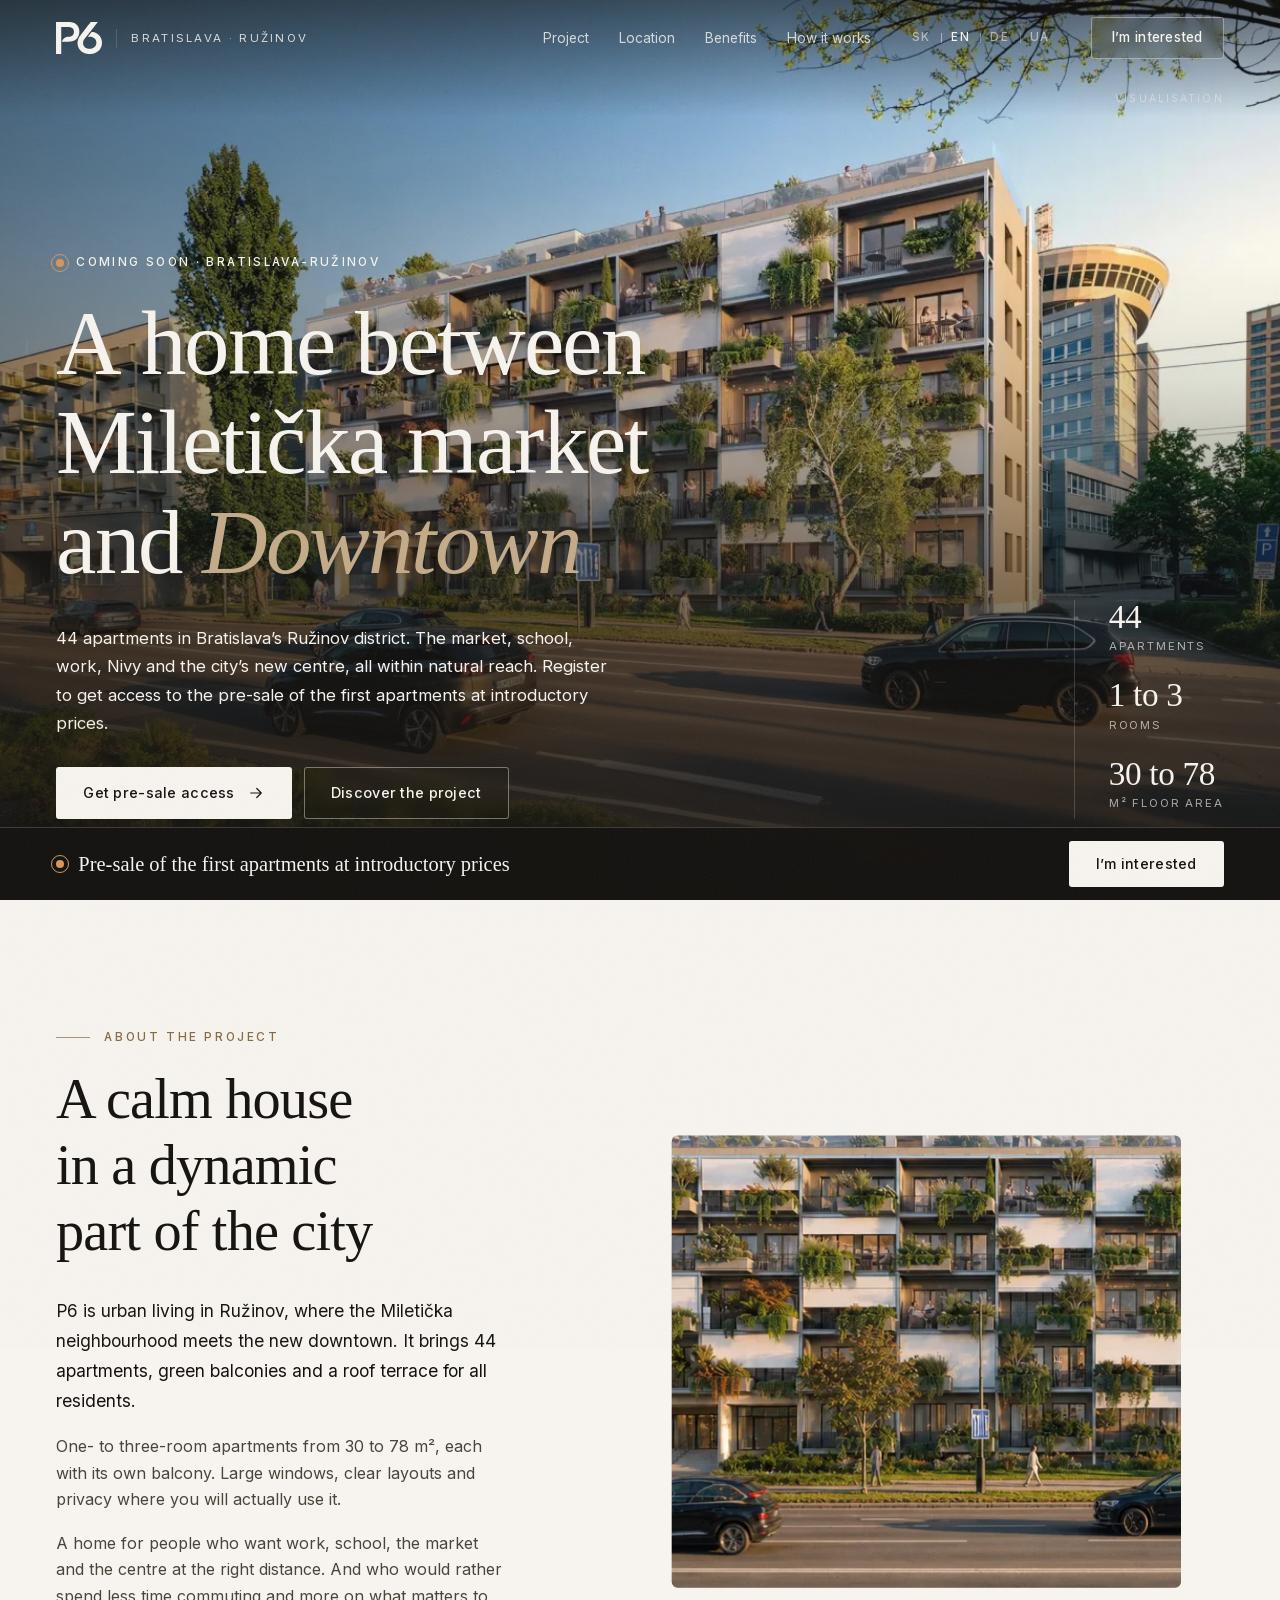
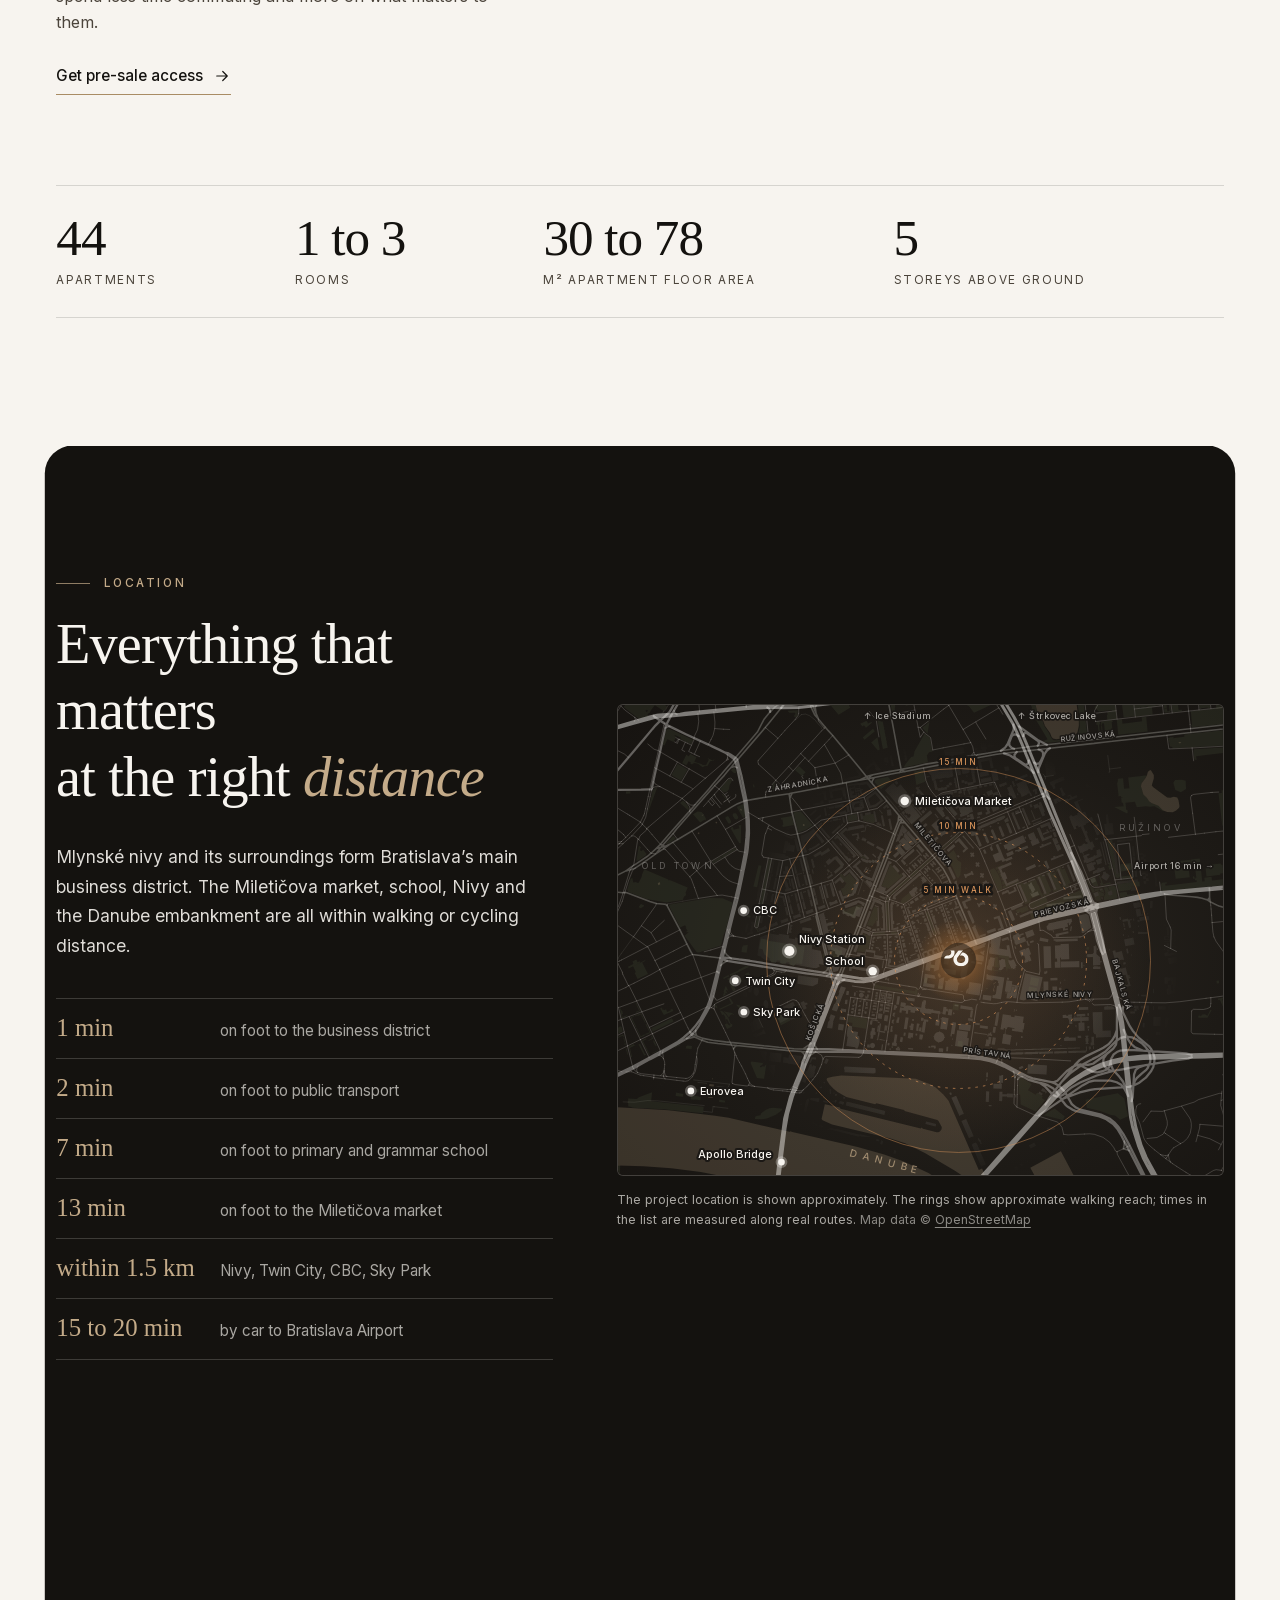
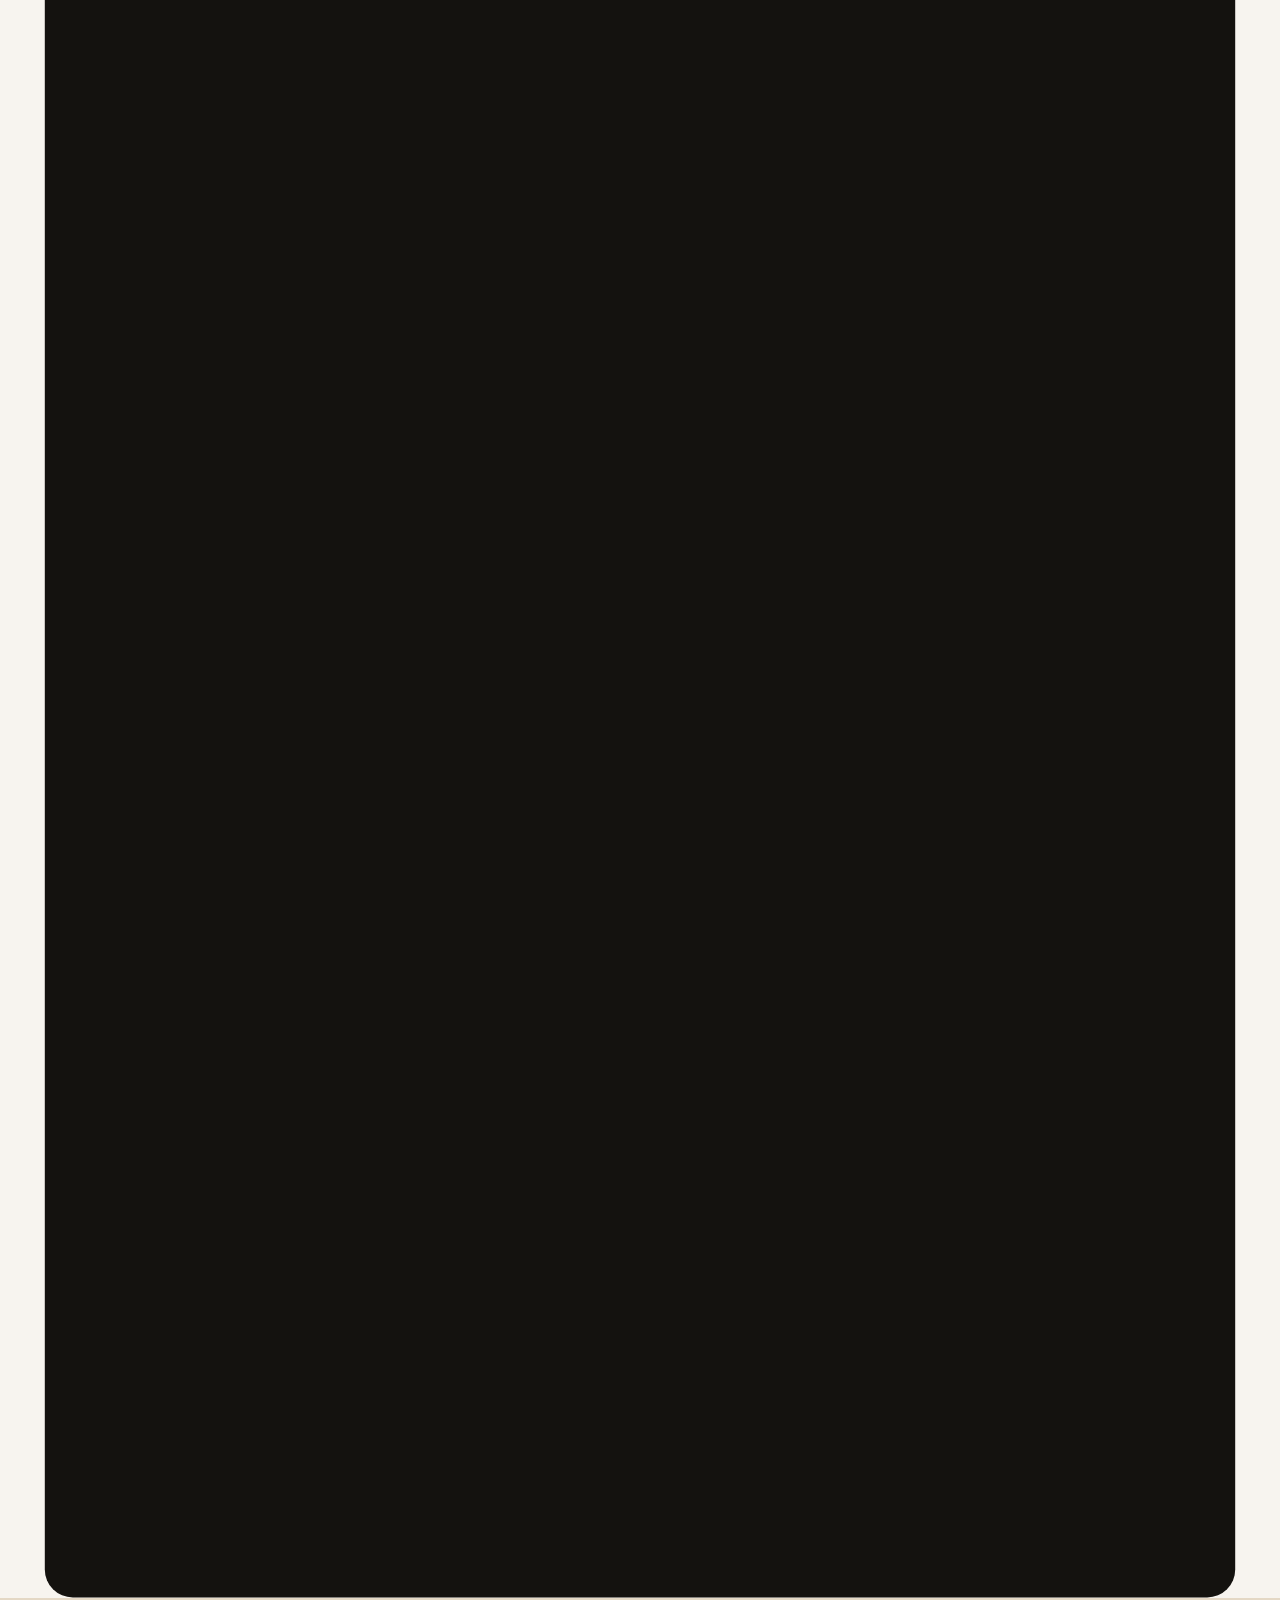
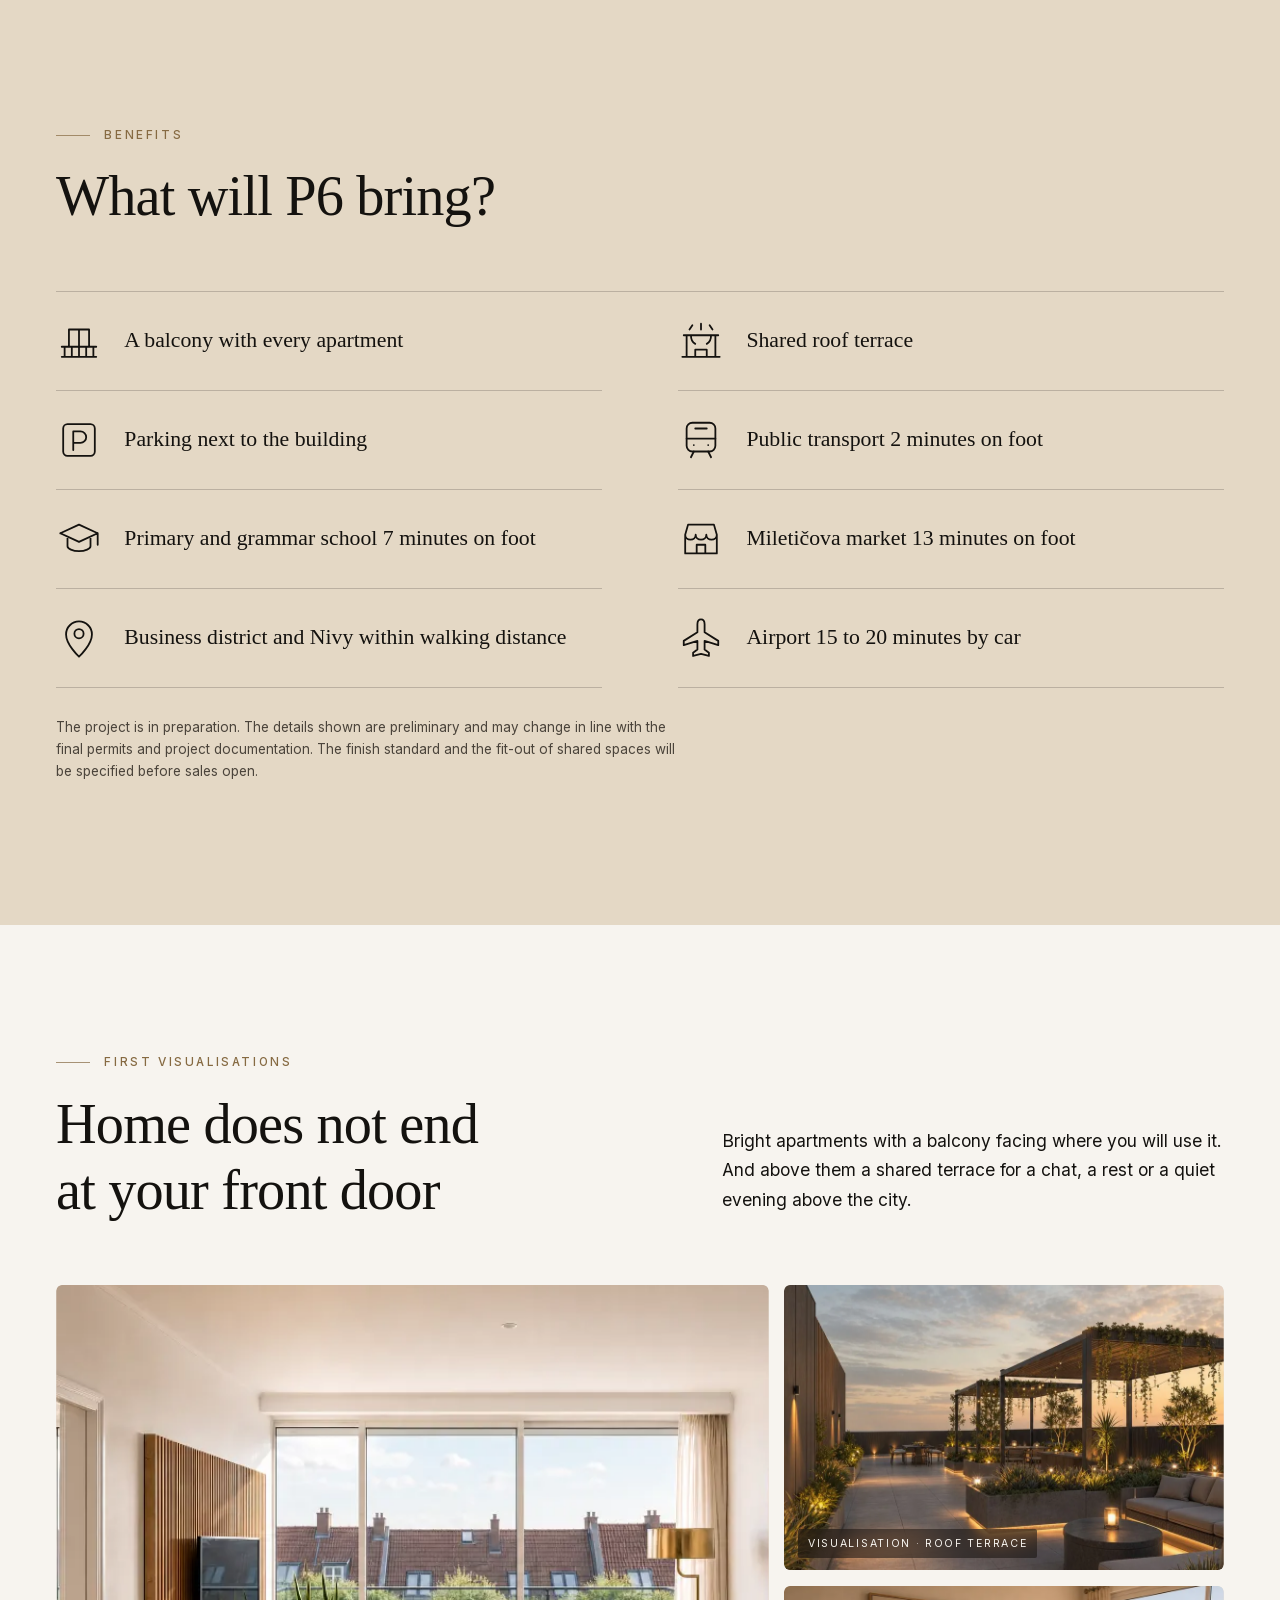
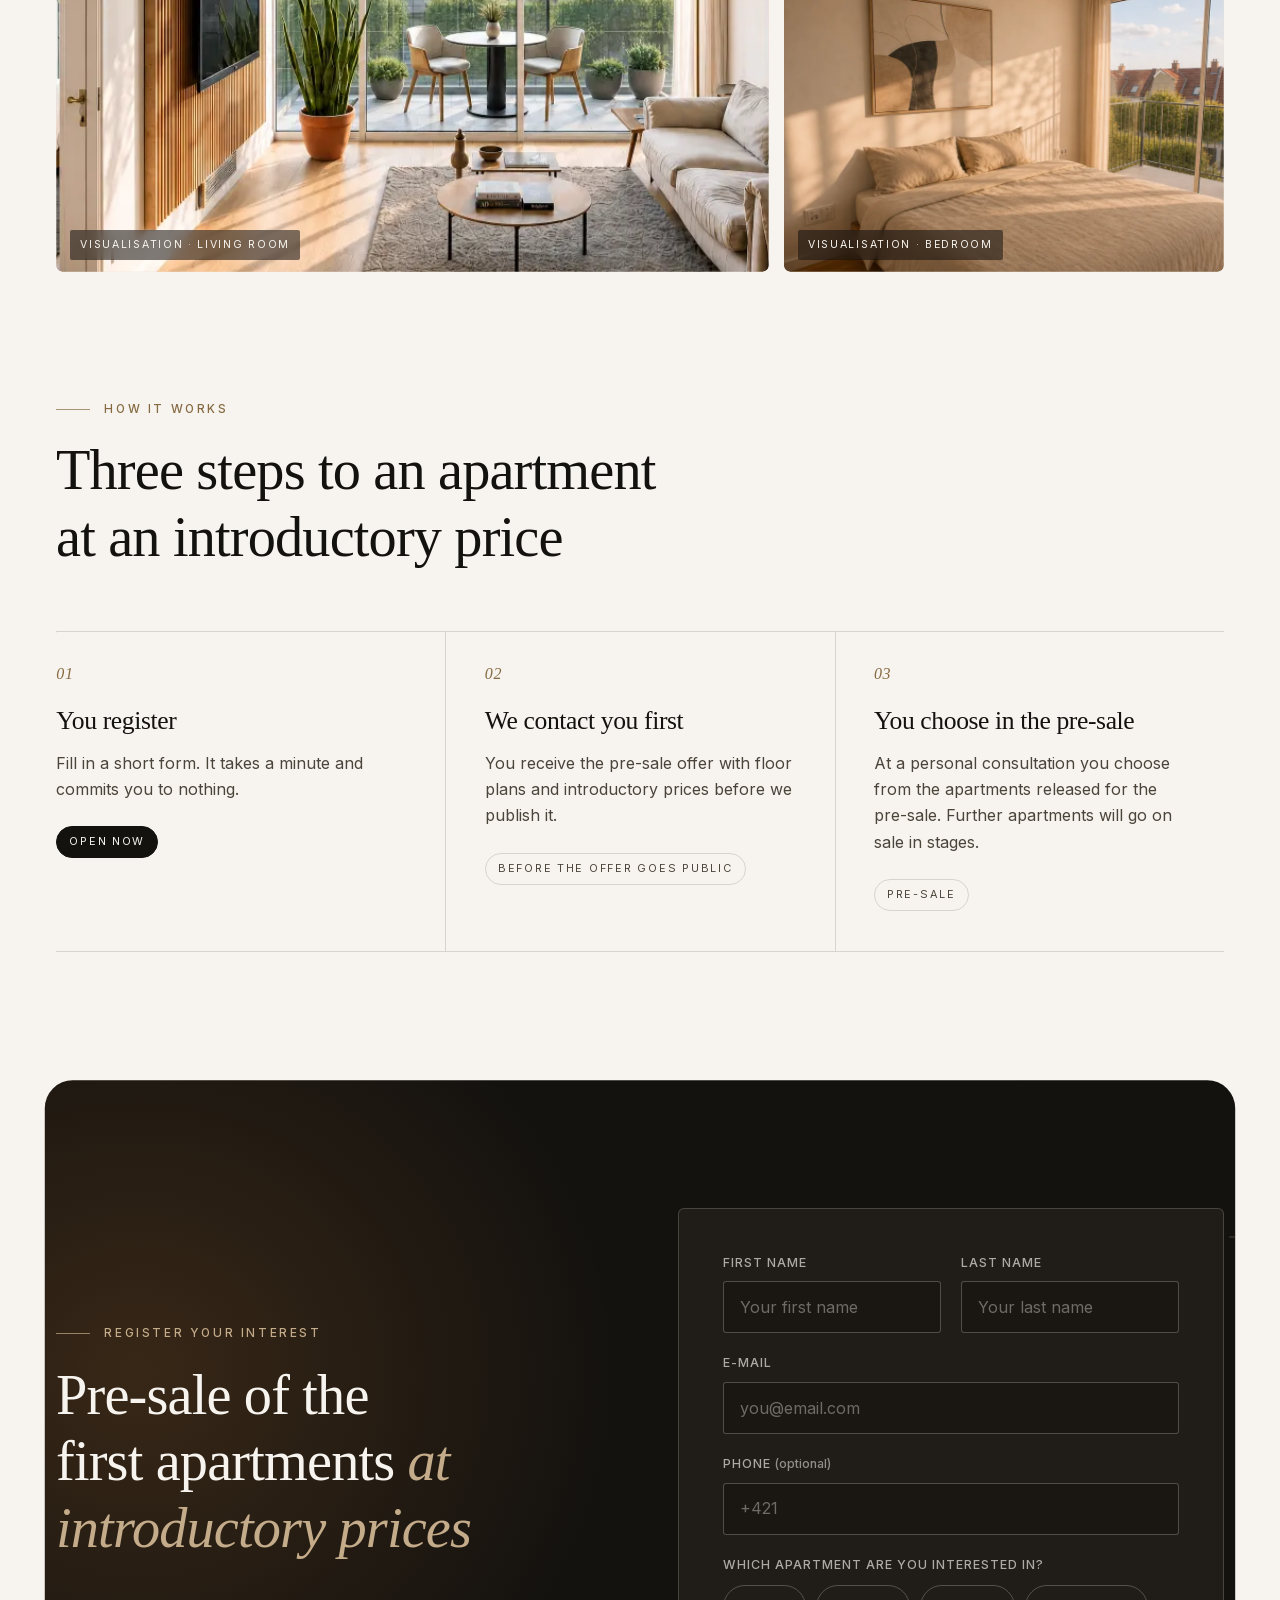
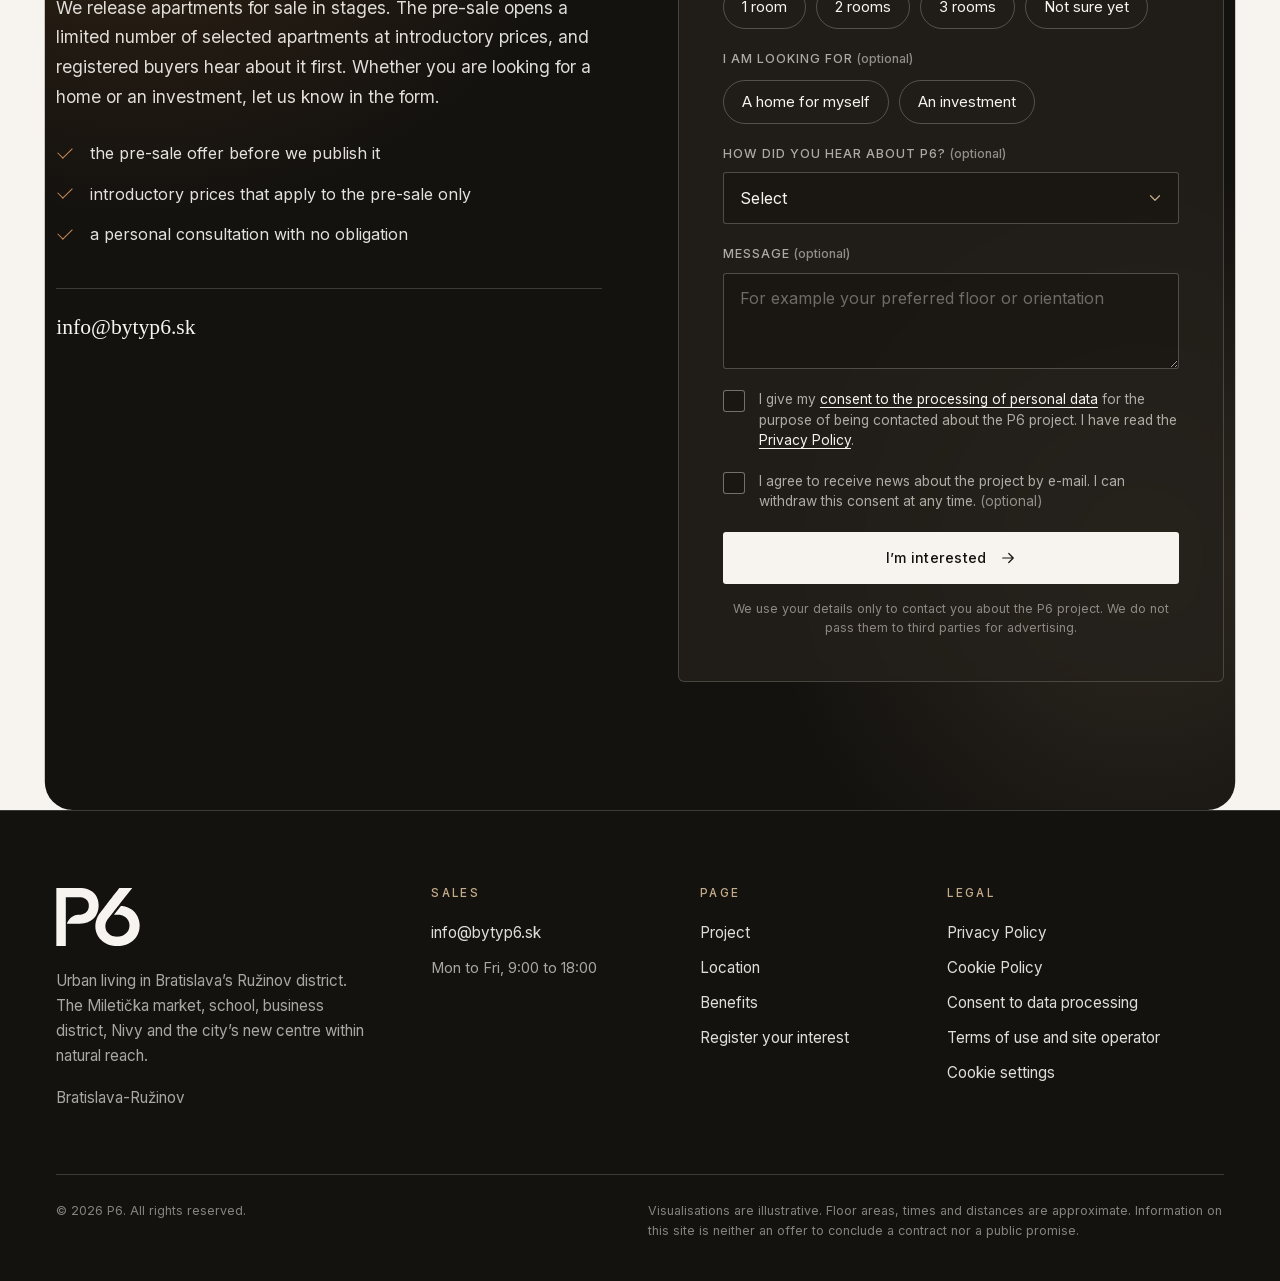
==== index.html @ 8220df30 "Temporary preview of the P6 teaser motion layer (not the live site; tracking off, form sends nothing" ====
<!DOCTYPE html>
<html lang="sk">
<head>
<meta charset="UTF-8">
<script src="assets/js/preview-guard.js"></script><meta name="robots" content="noindex, nofollow">
<meta name="viewport" content="width=device-width, initial-scale=1, viewport-fit=cover">
<!-- Bezpečnostná politika: skripty len z vlastnej domény a z vymenovaných služieb (meranie po súhlase, formulár, prípadná captcha). Žiadne inline skripty. -->
<meta http-equiv="Content-Security-Policy" content="default-src 'self'; script-src 'self' https://www.googletagmanager.com https://www.googleadservices.com https://googleads.g.doubleclick.net https://connect.facebook.net https://js.hcaptcha.com https://*.hcaptcha.com; style-src 'self' 'unsafe-inline' https://*.hcaptcha.com; img-src 'self' data: https://*.google-analytics.com https://*.googletagmanager.com https://*.g.doubleclick.net https://www.google.com https://www.google.sk https://www.facebook.com; font-src 'self'; connect-src 'self' https://api.web3forms.com https://n8n.allsoftcorp.com https://n8n.wetender.ai https://*.google-analytics.com https://*.analytics.google.com https://*.googletagmanager.com https://*.g.doubleclick.net https://www.google.com https://www.facebook.com https://*.hcaptcha.com; frame-src https://*.hcaptcha.com https://td.doubleclick.net https://www.googletagmanager.com; object-src 'none'; base-uri 'self'; form-action 'self'">
<meta name="referrer" content="strict-origin-when-cross-origin">
<title>P6 | Pripravujeme. Domov medzi Miletičkou a Downtownom</title>
<meta name="description" content="Pripravujeme 44 bytov v bratislavskom Ružinove, medzi Miletičkou a novým downtownom. Zaregistrujte sa a získajte prístup k predpredaju prvých bytov za úvodné ceny.">
<!-- rel=canonical vkladá assets/js/lang-detect.js: / pre slovenčinu, /?lang=xx pre ostatné jazyky -->
<link rel="alternate" hreflang="sk" href="https://bytyp6.sk/">
<link rel="alternate" hreflang="en" href="https://bytyp6.sk/?lang=en">
<link rel="alternate" hreflang="de" href="https://bytyp6.sk/?lang=de">
<link rel="alternate" hreflang="uk" href="https://bytyp6.sk/?lang=uk">
<link rel="alternate" hreflang="x-default" href="https://bytyp6.sk/">
<meta property="og:type" content="website">
<meta property="og:site_name" content="P6">
<meta property="og:locale" content="sk_SK">
<meta property="og:locale:alternate" content="en_GB">
<meta property="og:locale:alternate" content="de_DE">
<meta property="og:locale:alternate" content="uk_UA">
<meta property="og:title" content="P6 | Pripravujeme. Domov medzi Miletičkou a Downtownom">
<meta property="og:description" content="44 bytov v bratislavskom Ružinove. Zaregistrujte sa a získajte prístup k predpredaju prvých bytov za úvodné ceny.">
<meta property="og:url" content="https://bytyp6.sk/">
<meta property="og:image" content="https://bytyp6.sk/assets/img/og.jpg">
<meta name="twitter:card" content="summary_large_image">
<meta name="theme-color" content="#14120F">
<link rel="icon" href="favicon.svg" type="image/svg+xml">
<meta name="robots" content="max-image-preview:large">
<script src="assets/js/config.js?v=19"></script>
<script src="assets/js/lang-detect.js?v=14"></script>
<script src="assets/js/motion-boot.js?v=1"></script>
<link rel="preload" href="assets/fonts/newsreader-normal-latin.woff2" as="font" type="font/woff2" crossorigin>
<link rel="preload" href="assets/fonts/inter-latin.woff2" as="font" type="font/woff2" crossorigin>
<link rel="preload" as="image" href="assets/img/hero-1600.webp" imagesrcset="assets/img/hero-960.webp 960w, assets/img/hero-1600.webp 1600w, assets/img/hero-2200.webp 2200w" imagesizes="100vw" media="(min-aspect-ratio: 4/5)" fetchpriority="high">
<link rel="preload" as="image" href="assets/img/hero-tall-1000.webp" media="(max-aspect-ratio: 4/5)" fetchpriority="high">
<link rel="stylesheet" href="assets/css/teaser.css?v=15">
<link rel="stylesheet" href="assets/css/motion.css?v=1">
<script type="application/ld+json">
{"@context":"https://schema.org","@type":"ApartmentComplex","name":"P6",
"address":{"@type":"PostalAddress","addressLocality":"Bratislava","addressRegion":"Ružinov","addressCountry":"SK"},
"numberOfAccommodationUnits":44,
"url":"https://bytyp6.sk/"}
</script>
</head>
<body>
<svg width="0" height="0" style="position:absolute" aria-hidden="true" focusable="false">
  <symbol id="p6" viewBox="100 100 678 472"><path d="M718 100H613L609 104L599 118L559 168L553 177L531 204L519 221L515 225L506 238L502 242L499 247L495 251L489 260L485 264L476 277L472 281L460 298L450 310L441 324L431 344V346L429 349L428 354L425 360V363L421 375V379L419 385V392L418 393V406L417 407L419 437L420 438V442L421 443V447L422 448L423 455L427 467L438 490L454 513L476 534L487 542L504 551L506 553H508L525 561L531 563H534L538 565H541L550 568H554L555 569L568 570L569 571H579L580 572H613L614 571H624L625 570L637 569L638 568H642L643 567L658 564L667 561L670 559H672L675 557H677L684 553L690 551L692 549L699 546L718 533L724 527H725L743 508L753 494L764 474V472L767 467L772 452V449L774 444V440L775 439V435L776 434L777 416L778 415V399L777 398V386L776 385V379L775 378L774 369L763 336L755 321L747 309L738 298L719 280L702 268L682 258H680L677 256L665 252H662L653 249L643 248L642 247H635L634 246H625L569 318H572L573 317H610L611 318H617L618 319H622L623 320L630 321L639 324L653 331L663 338L670 345H671L677 352L684 362L689 372L692 381V384L694 389V396L695 397V414L694 415V421L693 422V426L692 427V430L690 436L687 441L686 445L676 460L663 473L652 481L638 488L626 492L618 493L617 494H611L610 495H599L598 496L579 495L578 494L567 493L566 492H563L551 488L539 482L529 475L517 463L510 453L505 443L502 434V431L500 426V420L499 419V401L500 400V394L501 393L502 385L506 376V374L516 356L563 297L573 283L581 274L584 269L592 260L595 255L603 246L624 218L666 166L687 138L718 100Z"/><path d="M360 112L345 107L338 106L337 105H333L327 103H322L321 102H315L314 101H303L302 100H100V571H177V176L178 175H296L297 176H304L305 177L314 178L323 181L335 187L343 193L350 200L355 207L360 217L362 223V226L363 227V231L364 232V256L363 257V261L362 262L361 269L359 272L357 279L352 287L339 301L332 306L314 314H311L306 316H302L301 317H292L291 318H270L269 319H264L263 320H259L255 322H252L236 329L220 340L206 354L196 368L188 383L186 390H298L299 389H311L312 388L325 387L326 386H330L331 385L342 383L357 378L362 375H364L388 361L398 353L409 342L423 323L427 314L429 312V310L434 300L438 288V285L441 276L442 265L443 264V254L444 253V232L443 231L442 214L441 213V209L440 208V204L437 196V193L427 170L425 168L421 160L411 147L401 137L391 129L377 120L360 112Z"/></symbol>
  <symbol id="arrow" viewBox="0 0 24 24"><path d="M5 12h14M13 6l6 6-6 6" fill="none" stroke="currentColor" stroke-width="1.6" stroke-linecap="round" stroke-linejoin="round"/></symbol>
</svg>

<div class="intro" aria-hidden="true">
  <svg class="intro__mark" viewBox="100 100 678 472"></svg>
  <div class="intro__meta"><span>Bratislava · Ružinov</span><span class="intro__count">000</span></div>
  <span class="intro__bar"></span>
</div>

<a class="skip-link" href="#main" data-i18n="skip">Preskočiť na obsah</a>

<header class="nav" data-nav>
  <div class="nav__inner">
    <a class="brand" href="#top" aria-label="P6">
      <svg class="brand__logo" aria-hidden="true"><use href="#p6"/></svg>
      <span class="brand__sub">Bratislava · Ružinov</span>
    </a>
    <nav class="nav__links" aria-label="Hlavná navigácia" data-i18n-attr="aria-label:nav.aria">
      <a href="#projekt" data-i18n="nav.project">Projekt</a>
      <a href="#lokalita" data-i18n="nav.location">Lokalita</a>
      <a href="#vyhody" data-i18n="nav.perks">Výhody</a>
      <a href="#postup" data-i18n="nav.steps">Ako to funguje</a>
    </nav>
    <div class="langs" data-langs role="group" aria-label="Jazyk / Language / Sprache / Мова">
      <button type="button" data-lang="sk" aria-pressed="true">SK</button>
      <button type="button" data-lang="en" aria-pressed="false">EN</button>
      <button type="button" data-lang="de" aria-pressed="false">DE</button>
      <button type="button" data-lang="uk" aria-pressed="false" lang="uk" aria-label="Українська">UA</button>
    </div>
    <a class="btn btn--ghost-inv nav__cta" href="#registracia" data-i18n="cta.interest">Mám záujem</a>
  </div>
</header>

<main id="main">

<!-- §1 Hero ============================================================= -->
<section class="hero" id="top" data-hero aria-label="P6">
  <div class="hero__media">
    <picture>
      <source media="(max-aspect-ratio: 4/5)" srcset="assets/img/hero-tall-1000.webp">
      <img class="hero__poster" src="assets/img/hero-1600.webp"
           srcset="assets/img/hero-960.webp 960w, assets/img/hero-1600.webp 1600w, assets/img/hero-2200.webp 2200w" sizes="100vw"
           width="2200" height="1238" fetchpriority="high"
           alt="Vizualizácia bytového domu P6: päťpodlažný dom so zelenými balkónmi a strešnou terasou"
           data-i18n-attr="alt:hero.alt">
    </picture>
    <div class="hero__scrim" aria-hidden="true"></div>
  </div>

  <div class="hero__body shell">
    <div class="hero__copy">
      <p class="status"><span class="status__dot" aria-hidden="true"></span><span data-i18n="hero.status">Pripravujeme · Bratislava-Ružinov</span></p>
      <h1 class="hero__title" data-i18n="hero.title">
        <span class="line"><span>Domov medzi</span></span>
        <span class="line"><span>Miletičkou a&nbsp;<em>Downtownom</em></span></span>
      </h1>
      <p class="hero__sub" data-i18n="hero.sub">44 bytov v&nbsp;bratislavskom Ružinove. Trh, škola, práca, Nivy aj nové centrum Bratislavy v&nbsp;prirodzenom dosahu. Zaregistrujte sa a&nbsp;získajte prístup k&nbsp;predpredaju prvých bytov za úvodné ceny.</p>
      <div class="hero__actions">
        <a class="btn btn--light" href="#registracia"><span data-i18n="hero.cta">Chcem prístup k&nbsp;predpredaju</span> <svg aria-hidden="true"><use href="#arrow"/></svg></a>
        <a class="btn btn--ghost-inv" href="#projekt" data-i18n="hero.cta2">Spoznať projekt</a>
      </div>
    </div>
    <ul class="hero__facts" aria-label="Projekt v skratke" data-i18n-attr="aria-label:hero.facts.aria">
      <li><b>44</b><span data-i18n="fact.flats">bytov</span></li>
      <li><b data-i18n="fact.rooms.n">1 až 3</b><span data-i18n="fact.rooms">izby</span></li>
      <li><b data-i18n="fact.area.n">30 až 78</b><span data-i18n="fact.area">m² výmery</span></li>
    </ul>
  </div>
  <span class="viz-label" data-i18n="viz">Vizualizácia</span>
  <a class="hero__cue" href="#projekt" aria-label="Pokračovať na projekt" data-i18n-attr="aria-label:hero.cue"><span></span></a>
</section>

<!-- §2 O projekte ======================================================= -->
<section class="section" id="projekt">
  <div class="shell">
    <div class="split">
      <div class="split__text reveal">
        <p class="eyebrow" data-i18n="about.eyebrow">O projekte</p>
        <h2 data-i18n="about.title">Pokojný dom<br>v&nbsp;dynamickej<br>časti mesta</h2>
        <p class="lede" data-i18n="about.lede">P6 je mestské bývanie v&nbsp;Ružinove, na rozhraní Miletičky a&nbsp;nového downtownu. Prináša 44 bytov, zelené balkóny a&nbsp;strešnú terasu pre všetkých obyvateľov.</p>
        <p data-i18n="about.p1">Jedno- až trojizbové byty s&nbsp;výmerami od 30 do 78&nbsp;m², každý s&nbsp;vlastným balkónom. Veľké okná, zrozumiteľné dispozície a&nbsp;súkromie tam, kde ho naozaj využijete.</p>
        <p data-i18n="about.p2">Bývanie pre ľudí, ktorí chcú mať prácu, školu, trh aj centrum v&nbsp;správnej vzdialenosti. A&nbsp;tráviť menej času na cestách a&nbsp;viac tým, na čom im záleží.</p>
        <a class="link-arrow" href="#registracia"><span data-i18n="about.link">Získať prístup k&nbsp;predpredaju</span> <svg aria-hidden="true"><use href="#arrow"/></svg></a>
      </div>
      <figure class="split__media frame reveal">
        <img src="assets/img/p6-fasada-1157.webp" width="1157" height="1024" loading="lazy" decoding="async"
             alt="Vizualizácia uličnej fasády P6: päť podlaží, balkóny so zeleňou, svetlé panely a strešná terasa"
             data-i18n-attr="alt:about.alt">
        <figcaption data-i18n="about.cap">Vizualizácia · uličná fasáda</figcaption>
      </figure>
    </div>

    <dl class="figs reveal">
      <div><dt data-i18n="fact.flats">bytov</dt><dd data-count="44">44</dd></div>
      <div><dt data-i18n="fact.rooms">izby</dt><dd data-i18n="fact.rooms.n">1 až 3</dd></div>
      <div><dt data-i18n="fig.area">m² výmery bytov</dt><dd data-i18n="fact.area.n">30 až 78</dd></div>
      <div><dt data-i18n="fig.floors">nadzemných podlaží</dt><dd data-count="5">5</dd></div>
    </dl>
  </div>
</section>

<!-- §3 Lokalita ========================================================= -->
<section class="section section--ink" id="lokalita">
  <div class="shell">
    <div class="loc">
      <div class="loc__text reveal">
        <p class="eyebrow" data-i18n="loc.eyebrow">Lokalita</p>
        <h2 data-i18n="loc.title">Všetko podstatné<br>v&nbsp;správnej <em>vzdialenosti</em></h2>
        <p class="lede" data-i18n="loc.lede">Mlynské nivy a&nbsp;ich okolie tvoria hlavnú biznis zónu Bratislavy. Trhovisko Miletičova, škola, Nivy aj nábrežie Dunaja sú na dosah pešo alebo na bicykli.</p>
        <ul class="dist">
          <li><b data-i18n="d1.n">1 min</b><span data-i18n="d1">pešo do biznis zóny</span></li>
          <li><b data-i18n="d2.n">2 min</b><span data-i18n="d2">pešo na zastávku MHD</span></li>
          <li><b data-i18n="d3.n">7 min</b><span data-i18n="d3">pešo do školy a&nbsp;gymnázia</span></li>
          <li><b data-i18n="d4.n">13 min</b><span data-i18n="d4">pešo na trhovisko Miletičova</span></li>
          <li><b data-i18n="d5.n">do 1,5 km</b><span data-i18n="d5">Nivy, Twin City, CBC, Sky Park</span></li>
          <li><b data-i18n="d6.n">15 až 20 min</b><span data-i18n="d6">autom na letisko Bratislava</span></li>
        </ul>
      </div>

      <figure class="map reveal" data-map>
        <!-- Podklad je reálna geometria z OpenStreetMap (assets/img/map-base.svg, mierka 4,33 m na 1 px).
             Všetko nižšie je v tej istej projekcii: body sú prepočítané z GPS súradníc, okruhy z metrov. -->
        <svg viewBox="0 0 720 560" data-vb-wide="0 0 720 560" data-vb-narrow="165 0 480 560" preserveAspectRatio="xMidYMid slice" role="img"
             aria-label="Mapa okolia P6 s okruhmi pešej dostupnosti 5, 10 a 15 minút: trhovisko Miletičova, škola Novohradská, stanica Nivy, Sky Park, Eurovea a Dunaj"
             data-i18n-attr="aria-label:map.aria">
          <defs>
            <radialGradient id="p6zone">
              <stop offset="0" stop-color="#E8A56C" stop-opacity=".78"/>
              <stop offset=".5" stop-color="#B87333" stop-opacity=".32"/>
              <stop offset="1" stop-color="#B87333" stop-opacity="0"/>
            </radialGradient>
            <radialGradient id="p6reach">
              <stop offset="0" stop-color="#D9945B" stop-opacity=".16"/>
              <stop offset="1" stop-color="#D9945B" stop-opacity="0"/>
            </radialGradient>
          </defs>
          <image href="assets/img/map-base.svg" width="720" height="560" preserveAspectRatio="none"/>

          <!-- radar: dosah, vlny a okruhy 5 / 10 / 15 minút pešo (330 / 660 / 990 m vzdušnou čiarou) -->
          <g class="radar" transform="translate(405.4 304.4)">
            <circle class="radar__reach" r="228.5" fill="url(#p6reach)"/>
            <circle class="radar__wave" r="228.5"/>
            <circle class="radar__wave radar__wave--2" r="228.5"/>
            <circle class="radar__ring" r="76.2"/>
            <circle class="radar__ring" r="152.3"/>
            <circle class="radar__ring radar__ring--outer" r="228.5"/>
          </g>
          <text class="map__ring-label" x="405.4" y="224" text-anchor="middle" data-i18n="map.r5">5 MIN PEŠO</text>
          <text class="map__ring-label" x="405.4" y="148" text-anchor="middle" data-i18n="map.r10">10 MIN</text>
          <text class="map__ring-label" x="405.4" y="72" text-anchor="middle" data-i18n="map.r15">15 MIN</text>

          <!-- názvy ulíc: poloha aj sklon sú odčítané z geometrie ulice -->
          <g class="map__street">
            <text transform="translate(530.8 250.1) rotate(-14.3)" dy="-6" text-anchor="middle">PRIEVOZSKÁ</text>
            <text transform="translate(526.5 354) rotate(-1.2)" dy="-6" text-anchor="middle">MLYNSKÉ NIVY</text>
            <text transform="translate(368.4 172.1) rotate(49.9)" dy="-6" text-anchor="middle">MILETIČOVA</text>
            <text transform="translate(242.5 380.3) rotate(-68.7)" dy="-6" text-anchor="middle">KOŠICKÁ</text>
            <text transform="translate(590.9 335.9) rotate(74.6)" dy="-6" text-anchor="middle">BAJKALSKÁ</text>
            <text transform="translate(216.1 103.6) rotate(-10.3)" dy="-6" text-anchor="middle">ZÁHRADNÍCKA</text>
            <text transform="translate(560.8 46.6) rotate(-6.3)" dy="-6" text-anchor="middle">RUŽINOVSKÁ</text>
            <text transform="translate(438.7 423.2) rotate(8.1)" dy="-6" text-anchor="middle">PRÍSTAVNÁ</text>
          </g>
          <text class="map__water" transform="translate(318 548) rotate(15)" text-anchor="middle" data-i18n="map.danube">DUNAJ</text>
          <text class="map__area map__far" x="28" y="196" data-i18n="map.oldtown">STARÉ MESTO</text>
          <text class="map__area" x="596" y="150">RUŽINOV</text>

          <!-- miesta: súradnice z GPS; --d je vzdialenosť od stredu v pomere k 15-minútovému okruhu, podľa nej bod „blikne“, keď ním prejde vlna -->
          <g class="map__poi" style="--i:1;--d:.87"><circle cx="341.3" cy="114.6" r="5"/><text x="353" y="119" data-i18n="map.market">Trhovisko Miletičova</text></g>
          <g class="map__poi" style="--i:2;--d:.45"><circle cx="303.2" cy="317.1" r="5"/><text x="293" y="310" text-anchor="end" data-i18n="map.school">Škola</text></g>
          <g class="map__poi" style="--i:3;--d:.88"><circle cx="204" cy="293.1" r="6"/><text x="215" y="284" data-i18n="map.nivy">Stanica Nivy</text></g>
          <g class="map__poi map__far" style="--i:4"><circle cx="149.6" cy="245" r="4"/><text x="161" y="249">CBC</text></g>
          <g class="map__poi map__far" style="--i:5"><circle cx="139.6" cy="328.4" r="4"/><text x="151" y="333">Twin City</text></g>
          <g class="map__poi map__far" style="--i:6"><circle cx="149.8" cy="365.7" r="4"/><text x="161" y="370">Sky Park</text></g>
          <g class="map__poi map__far" style="--i:7"><circle cx="86.7" cy="459.6" r="4"/><text x="98" y="464">Eurovea</text></g>
          <g class="map__poi map__far" style="--i:8"><circle cx="194.6" cy="544.3" r="4"/><text x="183" y="540" text-anchor="end" data-i18n="map.bridge">Most Apollo</text></g>
          <g class="map__edge"><text x="333" y="17" text-anchor="middle" data-i18n="map.stadium">↑ Zimný štadión</text></g>
          <g class="map__edge"><text x="523" y="17" text-anchor="middle" data-i18n="map.lake">↑ Štrkovecké jazero</text></g>
          <g class="map__edge map__far"><text x="710" y="196" text-anchor="end" data-i18n="map.airport">Letisko 16 min →</text></g>

          <!-- P6: zámerne len približná zóna, nie presný bod -->
          <g class="map__p6" transform="translate(405.4 304.4)">
            <circle class="zone" r="50" fill="url(#p6zone)"/>
            <circle r="21" fill="#14120F" fill-opacity=".5"/>
            <svg x="-17" y="-12" width="34" height="24" viewBox="100 100 678 472"><use href="#p6"/></svg>
          </g>
        </svg>
        <figcaption><span data-i18n="map.cap">Poloha projektu je vyznačená orientačne. Okruhy ukazujú približnú pešiu dostupnosť, časy v zozname sú merané po reálnych trasách.</span> <span class="map__credit"><span data-i18n="map.credit">Mapové podklady ©</span> <a href="https://www.openstreetmap.org/copyright" target="_blank" rel="noopener">OpenStreetMap</a></span></figcaption>
      </figure>
    </div>
  </div>
</section>

<!-- §4 Čo prinesie P6 ==================================================== -->
<section class="section section--sand" id="vyhody">
  <div class="shell">
    <div class="head reveal">
      <p class="eyebrow" data-i18n="perks.eyebrow">Výhody</p>
      <h2 data-i18n="perks.title">Čo prinesie P6?</h2>
    </div>
    <ul class="perks">
      <li class="reveal"><svg viewBox="0 0 32 32" aria-hidden="true"><path d="M4 20h24M6 20v7M26 20v7M11 20v7M16 20v7M21 20v7M4 27h24M9 20V8h14v12M16 8v12"/></svg><span data-i18n="perk.1">Balkón ku každému bytu</span></li>
      <li class="reveal"><svg viewBox="0 0 32 32" aria-hidden="true"><path d="M4 12h24M6 12v15M26 12v15M9 12c0 3 1 5 3 6M23 12c0 3-1 5-3 6M12 27v-5h8v5M3 27h26M8 8l2-3M16 8V4M24 8l-2-3"/></svg><span data-i18n="perk.2">Komunitná strešná terasa</span></li>
      <li class="reveal"><svg viewBox="0 0 32 32" aria-hidden="true"><rect x="5" y="5" width="22" height="22" rx="3"/><path d="M12 23V10h5a4 4 0 0 1 0 8h-5"/></svg><span data-i18n="perk.3">Parkovanie pri dome</span></li>
      <li class="reveal"><svg viewBox="0 0 32 32" aria-hidden="true"><rect x="6" y="4" width="20" height="20" rx="4"/><path d="M6 15h20M11 24l-2 4M21 24l2 4M11 19.5h.01M21 19.5h.01M12 8h8"/></svg><span data-i18n="perk.4">Zastávka MHD 2&nbsp;minúty pešo</span></li>
      <li class="reveal"><svg viewBox="0 0 32 32" aria-hidden="true"><path d="M3 12 16 6l13 6-13 6L3 12ZM8 14.500V21c0 1.700 3.600 3.500 8 3.500s8-1.800 8-3.500v-6.500M29 12v8"/></svg><span data-i18n="perk.5">Škola a&nbsp;gymnázium 7&nbsp;minút pešo</span></li>
      <li class="reveal"><svg viewBox="0 0 32 32" aria-hidden="true"><path d="M5 13 7 6h18l2 7M5 13v13h22V13M5 13c0 2 1.600 3.500 3.700 3.500s3.600-1.500 3.600-3.500c0 2 1.600 3.500 3.700 3.500s3.700-1.500 3.700-3.500c0 2 1.500 3.500 3.600 3.500S27 15 27 13M13 26v-6h6v6"/></svg><span data-i18n="perk.6">Trhovisko Miletičova 13&nbsp;minút pešo</span></li>
      <li class="reveal"><svg viewBox="0 0 32 32" aria-hidden="true"><path d="M16 29s9-8.4 9-15.5A9 9 0 0 0 7 13.500C7 20.600 16 29 16 29Z"/><circle cx="16" cy="13" r="3.2"/></svg><span data-i18n="perk.7">Biznis zóna a&nbsp;Nivy v&nbsp;pešej vzdialenosti</span></li>
      <li class="reveal"><svg viewBox="0 0 32 32" aria-hidden="true"><path d="M16 3c1.500 0 2.500 1.500 2.500 3.500V12l9.500 6v3l-9.500-3v6l3 2.200v2.300L16 27l-5.500 1.500v-2.300l3-2.200v-6L4 21v-3l9.500-6V6.500C13.500 4.500 14.500 3 16 3Z"/></svg><span data-i18n="perk.8">Letisko 15 až 20&nbsp;minút autom</span></li>
    </ul>
    <p class="note reveal" data-i18n="perks.note">Projekt je v&nbsp;príprave. Uvedené údaje sú predbežné a&nbsp;môžu sa zmeniť podľa právoplatných povolení a&nbsp;finálnej projektovej dokumentácie. Štandard vyhotovenia a&nbsp;vybavenie spoločných priestorov upresníme pred spustením predaja.</p>
  </div>
</section>

<!-- §5 Pohľad dovnútra ==================================================== -->
<section class="section section--tight-b" id="galeria">
  <div class="shell">
    <div class="head head--row reveal">
      <div>
        <p class="eyebrow" data-i18n="gal.eyebrow">Prvé vizualizácie</p>
        <h2 data-i18n="gal.title">Domov sa nekončí<br>pri vašich dverách</h2>
      </div>
      <p class="lede" data-i18n="gal.lede">Svetlé byty s&nbsp;balkónom orientovaným tam, kde ho využijete. A&nbsp;nad nimi spoločná terasa na rozhovor, oddych alebo pokojný večer nad mestom.</p>
    </div>
    <div class="mosaic">
      <figure class="frame mosaic__a reveal">
        <img src="assets/img/interier-obyvacka-1920.webp" srcset="assets/img/interier-obyvacka-1100.webp 1100w, assets/img/interier-obyvacka-1920.webp 1920w"
             sizes="(min-width: 900px) 62vw, 100vw" width="1920" height="1080" loading="lazy" decoding="async"
             alt="Vizualizácia obývacej izby s výstupom na balkón, svetlý interiér s drevenou podlahou"
             data-i18n-attr="alt:gal.alt1">
        <figcaption data-i18n="gal.cap1">Vizualizácia · obývacia izba</figcaption>
      </figure>
      <figure class="frame mosaic__b reveal">
        <img src="assets/img/p6-terasa-1024.webp" width="1024" height="1024" loading="lazy" decoding="async"
             alt="Vizualizácia strešnej komunitnej terasy po západe slnka: pergoly, zeleň a sedenie"
             data-i18n-attr="alt:gal.alt2">
        <figcaption data-i18n="gal.cap2">Vizualizácia · strešná terasa</figcaption>
      </figure>
      <figure class="frame mosaic__c reveal">
        <img src="assets/img/interier-spalna-1280.webp" width="1280" height="720" loading="lazy" decoding="async"
             alt="Vizualizácia spálne s oknom od podlahy po strop a výhľadom do zelene"
             data-i18n-attr="alt:gal.alt3">
        <figcaption data-i18n="gal.cap3">Vizualizácia · spálňa</figcaption>
      </figure>
    </div>
  </div>
</section>

<!-- §6 Ako to funguje ===================================================== -->
<section class="section" id="postup">
  <div class="shell">
    <div class="head reveal">
      <p class="eyebrow" data-i18n="steps.eyebrow">Ako to funguje</p>
      <h2 data-i18n="steps.title">Tri kroky k&nbsp;bytu<br>za úvodnú cenu</h2>
    </div>
    <ol class="steps">
      <li class="reveal">
        <span class="steps__n">01</span>
        <h3 data-i18n="step1.t">Zaregistrujete sa</h3>
        <p data-i18n="step1.p">Vyplníte krátky formulár. Trvá to minútu a&nbsp;k&nbsp;ničomu vás nezaväzuje.</p>
        <span class="steps__tag steps__tag--now" data-i18n="step1.tag">Práve prebieha</span>
      </li>
      <li class="reveal">
        <span class="steps__n">02</span>
        <h3 data-i18n="step2.t">Ozveme sa vám ako prvým</h3>
        <p data-i18n="step2.p">Ponuku predpredaja s&nbsp;pôdorysmi a&nbsp;úvodnými cenami dostanete skôr, ako ju zverejníme.</p>
        <span class="steps__tag" data-i18n="step2.tag">Pred zverejnením ponuky</span>
      </li>
      <li class="reveal">
        <span class="steps__n">03</span>
        <h3 data-i18n="step3.t">Vyberiete si v&nbsp;predpredaji</h3>
        <p data-i18n="step3.p">Na osobnej konzultácii si vyberiete z&nbsp;bytov uvoľnených do predpredaja. Ďalšie byty pôjdu do predaja postupne.</p>
        <span class="steps__tag" data-i18n="step3.tag">Predpredaj</span>
      </li>
    </ol>
  </div>
</section>

<!-- §7 Registrácia ========================================================= -->
<section class="section section--ink reg" id="registracia" data-reg>
  <div class="shell">
    <div class="reg__grid">
      <div class="reg__text reveal">
        <p class="eyebrow" data-i18n="reg.eyebrow">Registrácia záujemcov</p>
        <h2 data-i18n="reg.title">Predpredaj prvých bytov <em>za úvodné ceny</em></h2>
        <p class="lede" data-i18n="reg.lede">Byty uvoľňujeme do predaja postupne. Predpredaj otvorí limitovaný počet vybraných bytov za úvodné ceny a&nbsp;ako prví sa o&nbsp;ňom dozvedia registrovaní záujemcovia. Či hľadáte vlastné bývanie alebo investíciu, dajte nám vedieť vo formulári.</p>
        <ul class="ticks">
          <li data-i18n="reg.t1">ponuka predpredaja skôr, ako ju zverejníme</li>
          <li data-i18n="reg.t2">úvodné ceny, ktoré platia len v&nbsp;predpredaji</li>
          <li data-i18n="reg.t3">osobná konzultácia bez záväzku</li>
        </ul>
        <div class="reg__contact">
          <a href="mailto:info@bytyp6.sk">info@bytyp6.sk</a>
        </div>
      </div>

      <div class="reg__card reveal">
        <!-- Formulár prijíma Web3Forms a doručuje ho na info@bytyp6.sk. Access key je verejný (alias e-mailovej adresy), nie tajomstvo.
             Bez data-endpoint by sa formulár odoslal cez e-mailového klienta návštevníka.
             Hodnoty polí (value) ostávajú po slovensky vo všetkých jazykoch, aby mal predaj jednotné dáta. -->
        <form class="form" data-form data-endpoint="https://api.web3forms.com/submit" data-access-key="7fe2237a-781c-434a-8681-004cfc526785" data-mailto="info@bytyp6.sk" novalidate>
          <div class="form__row">
            <label class="field"><span data-i18n="f.first">Meno</span>
              <input type="text" name="meno" autocomplete="given-name" required maxlength="60" placeholder="Vaše meno" data-i18n-attr="placeholder:f.first.ph"></label>
            <label class="field"><span data-i18n="f.last">Priezvisko</span>
              <input type="text" name="priezvisko" autocomplete="family-name" required maxlength="60" placeholder="Vaše priezvisko" data-i18n-attr="placeholder:f.last.ph"></label>
          </div>
          <label class="field"><span data-i18n="f.email">E-mail</span>
            <input type="email" name="email" autocomplete="email" required maxlength="120" placeholder="vas@email.sk" inputmode="email" data-i18n-attr="placeholder:f.email.ph"></label>
          <label class="field"><span data-i18n="f.phone">Telefón <i>(nepovinné)</i></span>
            <input type="tel" name="telefon" autocomplete="tel" maxlength="30" placeholder="+421" inputmode="tel"></label>

          <fieldset class="chips">
            <legend data-i18n="f.type">O aký byt máte záujem?</legend>
            <label><input type="checkbox" name="typ_bytu" value="1-izbový"><span data-i18n="f.type1">1-izbový</span></label>
            <label><input type="checkbox" name="typ_bytu" value="2-izbový"><span data-i18n="f.type2">2-izbový</span></label>
            <label><input type="checkbox" name="typ_bytu" value="3-izbový"><span data-i18n="f.type3">3-izbový</span></label>
            <label><input type="checkbox" name="typ_bytu" value="Ešte neviem"><span data-i18n="f.type0">Ešte neviem</span></label>
          </fieldset>

          <fieldset class="chips">
            <legend data-i18n="f.purpose">Byt hľadám na <i>(nepovinné)</i></legend>
            <label><input type="radio" name="ucel" value="Vlastné bývanie"><span data-i18n="f.purpose1">Vlastné bývanie</span></label>
            <label><input type="radio" name="ucel" value="Investícia"><span data-i18n="f.purpose2">Investíciu</span></label>
          </fieldset>

          <label class="field"><span data-i18n="f.source">Odkiaľ ste sa o&nbsp;P6 dozvedeli? <i>(nepovinné)</i></span>
            <select name="zdroj">
              <option value="" data-i18n="f.src0">Zvoľte</option>
              <option value="Google vyhľadávanie" data-i18n="f.src1">Google vyhľadávanie</option>
              <option value="Sociálne siete" data-i18n="f.src2">Sociálne siete</option>
              <option value="Online reklama" data-i18n="f.src3">Online reklama</option>
              <option value="Realitný portál" data-i18n="f.src4">Realitný portál</option>
              <option value="Reklama na stavbe" data-i18n="f.src5">Reklama na stavbe</option>
              <option value="Odporúčanie od známych" data-i18n="f.src6">Odporúčanie od známych</option>
              <option value="Iné" data-i18n="f.src7">Iné</option>
            </select></label>

          <label class="field"><span data-i18n="f.msg">Správa <i>(nepovinné)</i></span>
            <textarea name="sprava" rows="3" maxlength="1000" placeholder="Napríklad preferované podlažie alebo orientácia" data-i18n-attr="placeholder:f.msg.ph"></textarea></label>

          <!-- honeypot: ľudia ho nevidia, boti ho vyplnia -->
          <label class="hp" aria-hidden="true">Nevypĺňajte<input type="text" name="p6_kontrola" tabindex="-1" autocomplete="off" data-lpignore="true" data-1p-ignore></label>

          <label class="check"><input type="checkbox" name="suhlas_kontakt" value="áno" required>
            <span data-i18n="f.consent1">Udeľujem <a href="suhlas-so-spracovanim.html" target="_blank" rel="noopener">súhlas so spracovaním osobných údajov</a> na účel kontaktovania v&nbsp;súvislosti s&nbsp;projektom P6. Oboznámil(a) som sa s&nbsp;<a href="ochrana-osobnych-udajov.html" target="_blank" rel="noopener">informáciami o&nbsp;ochrane osobných údajov</a>.</span></label>
          <label class="check"><input type="checkbox" name="suhlas_newsletter" value="áno">
            <span data-i18n="f.consent2">Súhlasím so zasielaním noviniek o&nbsp;projekte e-mailom. Súhlas môžem kedykoľvek odvolať. <i>(nepovinné)</i></span></label>

          <div class="form__captcha" data-captcha hidden></div>
          <p class="form__error" data-form-error role="alert" hidden></p>
          <button class="btn btn--light btn--block" type="submit"><span data-form-label data-i18n="cta.interest">Mám záujem</span> <svg aria-hidden="true"><use href="#arrow"/></svg></button>
          <p class="form__fine" data-i18n="f.fine">Údaje použijeme len na kontaktovanie v&nbsp;súvislosti s&nbsp;projektom P6. Neposkytujeme ich na reklamné účely tretím stranám.</p>
        </form>

        <div class="form__done" data-form-done hidden tabindex="-1">
          <svg viewBox="0 0 48 48" aria-hidden="true"><circle cx="24" cy="24" r="22"/><path d="M14 24.500l7 7 13-14"/></svg>
          <h3 data-done-title></h3>
          <p data-done-text></p>
        </div>
      </div>
    </div>
  </div>
</section>

</main>

<footer class="foot">
  <div class="shell">
    <div class="foot__grid foot__grid--4">
      <div>
        <svg class="foot__logo" role="img" aria-label="P6"><use href="#p6"/></svg>
        <p data-i18n="foot.about">Mestské bývanie v&nbsp;bratislavskom Ružinove. Miletička, škola, biznis zóna, Nivy aj nové centrum Bratislavy v&nbsp;prirodzenom dosahu.</p>
        <address>Bratislava-Ružinov</address>
      </div>
      <div>
        <h4 data-i18n="foot.sales">Predaj</h4>
        <ul>
          <li><a href="mailto:info@bytyp6.sk">info@bytyp6.sk</a></li>
          <li><span data-i18n="foot.hours">Po až Pi, 9:00 až 18:00</span></li>
        </ul>
      </div>
      <div>
        <h4 data-i18n="foot.page">Stránka</h4>
        <ul>
          <li><a href="#projekt" data-i18n="nav.project">Projekt</a></li>
          <li><a href="#lokalita" data-i18n="nav.location">Lokalita</a></li>
          <li><a href="#vyhody" data-i18n="nav.perks">Výhody</a></li>
          <li><a href="#registracia" data-i18n="foot.reg">Registrácia záujemcov</a></li>
        </ul>
      </div>
      <div>
        <h4 data-i18n="foot.legal">Právne informácie</h4>
        <ul>
          <li><a href="ochrana-osobnych-udajov.html" data-i18n="legal.privacy">Ochrana osobných údajov</a></li>
          <li><a href="cookies.html" data-i18n="legal.cookies">Zásady používania cookies</a></li>
          <li><a href="suhlas-so-spracovanim.html" data-i18n="legal.consent">Súhlas so spracovaním údajov</a></li>
          <li><a href="pravne-informacie.html" data-i18n="legal.terms">Podmienky používania a&nbsp;prevádzkovateľ</a></li>
          <li><button type="button" class="linklike" data-cookie-settings data-i18n="legal.cookieset">Nastavenia cookies</button></li>
        </ul>
      </div>
    </div>
    <div class="foot__bottom">
      <span>© <span data-year>2026</span> P6. <span data-i18n="foot.rights">Všetky práva vyhradené.</span></span>
      <span data-i18n="foot.disclaimer">Vizualizácie sú ilustračné. Výmery, časy a&nbsp;vzdialenosti sú orientačné. Informácie na stránke nie sú návrhom na uzavretie zmluvy ani verejným prísľubom.</span>
    </div>
  </div>
</footer>

<!-- sticky CTA: po odscrollovaní hero, skryje sa pri formulári -->
<div class="sticky" data-sticky aria-hidden="true">
  <div class="shell sticky__inner">
    <p><span class="status__dot" aria-hidden="true"></span><span data-i18n="sticky.text">Predpredaj prvých bytov<span class="sticky__more"> za úvodné ceny</span></span></p>
    <a class="btn btn--light" href="#registracia" tabindex="-1" data-i18n="cta.interest">Mám záujem</a>
  </div>
</div>

<script src="assets/js/i18n.js?v=16" defer></script>
<script src="assets/js/consent.js?v=4" defer></script>
<script src="assets/vendor/gsap.min.js?v=3.15.0" defer></script>
<script src="assets/vendor/ScrollTrigger.min.js?v=3.15.0" defer></script>
<script src="assets/vendor/SplitText.min.js?v=3.15.0" defer></script>
<script src="assets/vendor/DrawSVGPlugin.min.js?v=3.15.0" defer></script>
<script src="assets/vendor/MotionPathPlugin.min.js?v=3.15.0" defer></script>
<script src="assets/vendor/lenis.min.js?v=1.3.26" defer></script>
<script src="assets/js/motion.js?v=1" defer></script>
<script src="assets/js/teaser.js?v=18" defer></script>
</body>
</html>
---- assets/css/teaser.css ----
/* ===========================================================================
   P6 — teaser (etapa 1)
   Shares the design system of the main site (etapa 2): ink + sand + paper,
   Newsreader (display, self-hosted) / Inter (UI, body).
   =========================================================================== */

@font-face {
  font-family: "Newsreader"; font-style: italic; font-weight: 200 800; font-display: swap; size-adjust: 92%;
  src: url("../fonts/newsreader-italic-latin-ext.woff2") format("woff2");
  unicode-range: U+0100-02BA, U+02BD-02C5, U+02C7-02CC, U+02CE-02D7, U+02DD-02FF, U+0304, U+0308, U+0329, U+1D00-1DBF, U+1E00-1E9F, U+1EF2-1EFF, U+2020, U+20A0-20AB, U+20AD-20C0, U+2113, U+2C60-2C7F, U+A720-A7FF;
}
@font-face {
  font-family: "Newsreader"; font-style: italic; font-weight: 200 800; font-display: swap; size-adjust: 92%;
  src: url("../fonts/newsreader-italic-latin.woff2") format("woff2");
  unicode-range: U+0000-00FF, U+0131, U+0152-0153, U+02BB-02BC, U+02C6, U+02DA, U+02DC, U+0304, U+0308, U+0329, U+2000-206F, U+20AC, U+2122, U+2191, U+2193, U+2212, U+2215, U+FEFF, U+FFFD;
}
@font-face {
  font-family: "Newsreader"; font-style: normal; font-weight: 200 800; font-display: swap; size-adjust: 92%;
  src: url("../fonts/newsreader-normal-latin-ext.woff2") format("woff2");
  unicode-range: U+0100-02BA, U+02BD-02C5, U+02C7-02CC, U+02CE-02D7, U+02DD-02FF, U+0304, U+0308, U+0329, U+1D00-1DBF, U+1E00-1E9F, U+1EF2-1EFF, U+2020, U+20A0-20AB, U+20AD-20C0, U+2113, U+2C60-2C7F, U+A720-A7FF;
}
@font-face {
  font-family: "Newsreader"; font-style: normal; font-weight: 200 800; font-display: swap; size-adjust: 92%;
  src: url("../fonts/newsreader-normal-latin.woff2") format("woff2");
  unicode-range: U+0000-00FF, U+0131, U+0152-0153, U+02BB-02BC, U+02C6, U+02DA, U+02DC, U+0304, U+0308, U+0329, U+2000-206F, U+20AC, U+2122, U+2191, U+2193, U+2212, U+2215, U+FEFF, U+FFFD;
}

@font-face {
  font-family: "Inter"; font-style: normal; font-weight: 300 600; font-display: swap;
  src: url("../fonts/inter-latin-ext.woff2") format("woff2");
  unicode-range: U+0100-02BA, U+02BD-02C5, U+02C7-02CC, U+02CE-02D7, U+02DD-02FF, U+0304, U+0308, U+0329, U+1D00-1DBF, U+1E00-1E9F, U+1EF2-1EFF, U+2020, U+20A0-20AB, U+20AD-20C0, U+2113, U+2C60-2C7F, U+A720-A7FF;
}
@font-face {
  font-family: "Inter"; font-style: normal; font-weight: 300 600; font-display: swap;
  src: url("../fonts/inter-latin.woff2") format("woff2");
  unicode-range: U+0000-00FF, U+0131, U+0152-0153, U+02BB-02BC, U+02C6, U+02DA, U+02DC, U+0304, U+0308, U+0329, U+2000-206F, U+20AC, U+2122, U+2191, U+2193, U+2212, U+2215, U+FEFF, U+FFFD;
}

/* Cyrillic (Ukrainian). Newsreader has no Cyrillic, so Source Serif 4 stands in under the same family name:
   headings need no extra rules, Latin letters and digits keep coming from Newsreader. Only fetched when Cyrillic is on screen. */
@font-face {
  font-family: "Newsreader"; font-style: normal; font-weight: 300 500; font-display: swap; size-adjust: 97%;
  src: url("../fonts/sourceserif-normal-cyrillic.woff2") format("woff2");
  unicode-range: U+0301, U+0400-045F, U+0490-0491, U+04B0-04B1, U+2116;
}
@font-face {
  font-family: "Newsreader"; font-style: italic; font-weight: 300 500; font-display: swap; size-adjust: 97%;
  src: url("../fonts/sourceserif-italic-cyrillic.woff2") format("woff2");
  unicode-range: U+0301, U+0400-045F, U+0490-0491, U+04B0-04B1, U+2116;
}
@font-face {
  font-family: "Inter"; font-style: normal; font-weight: 300 600; font-display: swap;
  src: url("../fonts/inter-cyrillic.woff2") format("woff2");
  unicode-range: U+0301, U+0400-045F, U+0490-0491, U+04B0-04B1, U+2116;
}

:root {
  --ink: #14120F;
  --ink-2: #24201B;
  --ink-3: #3C352D;
  --paper: #F7F4EF;
  --paper-2: #EFEAE2;
  --paper-3: #E3DCD1;
  --sand: #A98C64;
  --sand-2: #C4AB89;
  --sand-3: #E4D8C5;
  --sand-ink: #866A42;
  --copper: #B87333;
  --copper-2: #D9945B;

  --text: #14120F;
  --text-muted: #4B443B;
  --text-inv: #F7F4EF;
  --text-inv-muted: rgba(247, 244, 239, .66);

  --line: rgba(20, 18, 15, .14);
  --line-inv: rgba(247, 244, 239, .18);

  --f-display: "Newsreader", "Iowan Old Style", Georgia, serif;
  --f-ui: "Inter", -apple-system, BlinkMacSystemFont, "Segoe UI", Roboto, sans-serif;

  --shell: 1400px;
  --gut: clamp(20px, 4.4vw, 64px);
  --nav-h: 76px;
  --r-sm: 3px;
  --r-md: 6px;
  --ease: cubic-bezier(.22, .8, .24, 1);
}

/* --- base ---------------------------------------------------------------- */
*, *::before, *::after { box-sizing: border-box; }
html { -webkit-text-size-adjust: 100%; scroll-behavior: smooth; scroll-padding-top: calc(var(--nav-h) + 8px); }
body {
  margin: 0; background: var(--paper); color: var(--text);
  font-family: var(--f-ui); font-size: 16px; line-height: 1.65; font-weight: 400;
  -webkit-font-smoothing: antialiased; text-rendering: optimizeLegibility; overflow-x: hidden;
}
html.lang-pending body { visibility: hidden; }
img, svg, video { max-width: 100%; display: block; }
[hidden] { display: none !important; }
a { color: inherit; }
h1, h2, h3, h4 { font-family: var(--f-display); font-weight: 300; line-height: 1.06; letter-spacing: -.015em; margin: 0; text-wrap: balance; }
h2 { font-size: clamp(2.1rem, 4.4vw, 3.8rem); }
h3 { font-size: clamp(1.35rem, 2vw, 1.7rem); line-height: 1.15; }
h2 em, h1 em { font-style: italic; color: var(--sand-ink); }
.section--ink h2 em, .hero h1 em { color: var(--sand-2); }
p { margin: 0 0 1.1em; max-width: 64ch; }
ul, ol { margin: 0; padding: 0; list-style: none; }
::selection { background: var(--sand-3); color: var(--ink); }
:focus-visible { outline: 2px solid var(--sand); outline-offset: 3px; border-radius: 2px; }

.skip-link { position: absolute; left: 12px; top: -60px; z-index: 100; background: var(--paper); color: var(--ink); padding: 10px 16px; border-radius: var(--r-sm); transition: top .2s; }
.skip-link:focus { top: 12px; }

.shell { width: 100%; max-width: calc(var(--shell) + 2 * var(--gut)); margin-inline: auto; padding-inline: var(--gut); }
.section { padding-block: clamp(72px, 10vw, 150px); position: relative; }
.section--tight-b { padding-bottom: 0; }
.section--ink { background: var(--ink); color: var(--text-inv); }
.section--sand { background: var(--sand-3); }

.eyebrow {
  font-size: .74rem; font-weight: 500; letter-spacing: .22em; text-transform: uppercase;
  color: var(--sand-ink); margin: 0 0 22px; display: flex; align-items: center; gap: 14px;
}
.eyebrow::before { content: ""; width: 34px; height: 1px; background: currentColor; opacity: .7; }
.section--ink .eyebrow { color: var(--sand-2); }
.lede { font-size: clamp(1.06rem, 1.35vw, 1.24rem); line-height: 1.6; color: var(--text); }
.section--ink .lede { color: var(--text-inv); opacity: .9; }
.note { font-size: .84rem; color: var(--text-muted); margin-top: 28px; max-width: 70ch; }

.head { max-width: 900px; margin-bottom: clamp(36px, 5vw, 68px); }
.head--row { max-width: none; display: grid; gap: 24px clamp(40px, 7vw, 120px); align-items: end; }
@media (min-width: 900px) { .head--row { grid-template-columns: 1.15fr 1fr; } .head--row .lede { margin-bottom: .4em; } }

/* --- buttons ---------------------------------------------------------------- */
.btn {
  display: inline-flex; align-items: center; justify-content: center; gap: 12px;
  min-height: 52px; padding: 0 26px; border-radius: var(--r-sm); border: 1px solid transparent;
  font: 500 .9rem/1 var(--f-ui); letter-spacing: .02em; text-decoration: none; cursor: pointer; white-space: nowrap;
  transition: background .25s, color .25s, border-color .25s, transform .25s var(--ease);
}
.btn svg { width: 18px; height: 18px; transition: transform .3s var(--ease); }
.btn:hover svg { transform: translateX(4px); }
.btn:active { transform: translateY(1px); }
.btn--light { background: var(--paper); color: var(--ink); }
.btn--light:hover { background: var(--sand-3); }
.btn--ghost-inv { border-color: rgba(247, 244, 239, .42); color: var(--text-inv); background: rgba(20, 18, 15, .12); backdrop-filter: blur(6px); -webkit-backdrop-filter: blur(6px); }
.btn--ghost-inv:hover { background: var(--paper); color: var(--ink); border-color: var(--paper); }
.btn--block { width: 100%; }
.btn[disabled] { opacity: .6; cursor: progress; }

.link-arrow { display: inline-flex; align-items: center; gap: 10px; margin-top: 10px; font-weight: 500; font-size: .95rem; text-decoration: none; padding-bottom: 6px; border-bottom: 1px solid var(--sand); }
.link-arrow svg { width: 18px; height: 18px; transition: transform .3s var(--ease); }
.link-arrow:hover svg { transform: translateX(5px); }

/* --- status pill --------------------------------------------------------------- */
.status { display: inline-flex; align-items: center; gap: 12px; margin: 0 0 26px; font-size: .74rem; font-weight: 500; letter-spacing: .2em; text-transform: uppercase; color: var(--text-inv); }
.status__dot { position: relative; flex: none; display: inline-block; width: 8px; height: 8px; border-radius: 50%; background: var(--copper-2); }
.status__dot::after { content: ""; position: absolute; inset: -5px; border-radius: 50%; border: 1px solid var(--copper-2); animation: ping 2.4s var(--ease) infinite; }
@keyframes ping { 0% { transform: scale(.5); opacity: .9; } 80%, 100% { transform: scale(1.7); opacity: 0; } }

/* --- nav ---------------------------------------------------------------------- */
.nav { position: fixed; inset: 0 0 auto 0; z-index: 30; height: var(--nav-h); color: var(--text-inv); transition: background .35s, box-shadow .35s, transform .4s var(--ease); }
.nav::before { content: ""; position: absolute; inset: 0 0 -40px 0; background: linear-gradient(to bottom, rgba(20, 18, 15, .55), transparent); pointer-events: none; transition: opacity .35s; }
.nav.is-solid { background: rgba(20, 18, 15, .9); backdrop-filter: blur(14px); -webkit-backdrop-filter: blur(14px); box-shadow: 0 1px 0 var(--line-inv); }
.nav.is-solid::before { opacity: 0; }
.nav__inner { position: relative; height: 100%; display: flex; align-items: center; gap: 32px; max-width: calc(var(--shell) + 2 * var(--gut)); margin-inline: auto; padding-inline: var(--gut); }
.brand { display: flex; align-items: center; gap: 14px; text-decoration: none; margin-right: auto; }
.brand__logo { width: 46px; height: 32px; fill: currentColor; }
.brand__sub { font-size: .72rem; letter-spacing: .2em; text-transform: uppercase; opacity: .85; padding-left: 14px; border-left: 1px solid var(--line-inv); }
.nav__links { display: none; gap: 30px; }
.nav__links a { font-size: .86rem; text-decoration: none; opacity: .82; position: relative; padding: 6px 0; transition: opacity .2s; }
.nav__links a::after { content: ""; position: absolute; left: 0; right: 0; bottom: 0; height: 1px; background: var(--sand-2); transform: scaleX(0); transform-origin: left; transition: transform .35s var(--ease); }
.nav__links a:hover { opacity: 1; }
.nav__links a:hover::after { transform: scaleX(1); }
.nav__cta { min-height: 42px; padding: 0 20px; font-size: .84rem; }
.langs { display: flex; align-items: center; gap: 2px; }
.langs button { appearance: none; background: none; border: 0; min-height: 40px; padding: 10px 9px; cursor: pointer; color: inherit; opacity: .55; font: 500 .74rem/1 var(--f-ui); letter-spacing: .14em; transition: opacity .2s; }
.langs button + button { position: relative; }
.langs button + button::before { content: ""; position: absolute; left: -1px; top: 50%; width: 1px; height: 10px; margin-top: -5px; background: currentColor; opacity: .5; }
.langs button:hover { opacity: .9; }
.langs button[aria-pressed="true"] { opacity: 1; }
@media (min-width: 1000px) { .nav__links { display: flex; } }
@media (max-width: 1100px) and (min-width: 1000px) { .nav__links { gap: 20px; } }
/* four languages plus a long German CTA do not fit a phone: the hero and the sticky bar carry the CTA there */
@media (max-width: 560px) { .nav__cta { display: none; } .nav__inner { gap: 14px; } }
@media (max-width: 520px) { .brand__sub { display: none; } :root { --nav-h: 64px; } }

/* --- hero ---------------------------------------------------------------------- */
.hero { position: relative; min-height: 100vh; min-height: 100svh; display: flex; align-items: flex-end; color: var(--text-inv); background: var(--ink); overflow: hidden; isolation: isolate; }
.hero__media { position: absolute; inset: 0; z-index: -1; }
.hero__poster { position: absolute; inset: 0; width: 100%; height: 100%; object-fit: cover; object-position: 50% 42%; }
.hero__poster { animation: settle 2.4s var(--ease) both; }
@keyframes settle { from { transform: scale(1.06); } to { transform: none; } }
.hero__scrim { position: absolute; inset: 0; background:
  linear-gradient(to top, rgba(20, 18, 15, .92) 0%, rgba(20, 18, 15, .62) 28%, rgba(20, 18, 15, .12) 58%, rgba(20, 18, 15, 0) 72%),
  linear-gradient(to right, rgba(20, 18, 15, .42), rgba(20, 18, 15, 0) 62%); }

@media (max-aspect-ratio: 4/5) {
  .hero__scrim { background: linear-gradient(to top, rgba(20, 18, 15, .95) 0%, rgba(20, 18, 15, .84) 38%, rgba(20, 18, 15, .5) 62%, rgba(20, 18, 15, .08) 82%, rgba(20, 18, 15, .3) 100%); }
  .hero__poster { object-position: 50% 30%; }
}

.hero__body { position: relative; display: grid; gap: 36px; align-items: end; padding-top: calc(var(--nav-h) + 40px); padding-bottom: clamp(64px, 9vh, 110px); }
@media (min-width: 1000px) { .hero__body { grid-template-columns: minmax(0, 1fr) auto; gap: 60px; } }
.hero__title { font-size: clamp(2.7rem, 7.1vw, 6.6rem); line-height: 1; letter-spacing: -.022em; margin-bottom: clamp(20px, 2.6vw, 34px); text-wrap: initial; }
.hero__title .line { display: block; overflow: hidden; padding-bottom: .12em; margin-bottom: -.12em; }
.hero__title .line > span { display: inline-block; transform: translateY(108%); animation: rise 1.15s var(--ease) forwards; }
.hero__title .line:nth-child(2) > span { animation-delay: .12s; }
.hero__title .line:nth-child(3) > span { animation-delay: .24s; }
@keyframes rise { to { transform: none; } }
.hero__sub { font-size: clamp(1.02rem, 1.3vw, 1.2rem); line-height: 1.6; max-width: 56ch; opacity: .92; margin-bottom: 30px; }
.hero__actions { display: flex; flex-wrap: wrap; gap: 12px; }
.status, .hero__sub, .hero__actions, .hero__facts { opacity: 0; animation: fade-up .9s var(--ease) forwards; }
.status { animation-delay: .05s; } .hero__sub { animation-delay: .5s; } .hero__actions { animation-delay: .62s; } .hero__facts { animation-delay: .8s; }
@keyframes fade-up { from { opacity: 0; transform: translateY(14px); } to { opacity: 1; transform: none; } }
.hero__sub { --o: .92; }
.hero__facts { display: flex; gap: clamp(22px, 3vw, 44px); padding-top: 22px; border-top: 1px solid var(--line-inv); }
.hero__facts li { display: grid; gap: 4px; }
.hero__facts b { font: 300 clamp(1.7rem, 2.6vw, 2.5rem)/1 var(--f-display); letter-spacing: -.01em; white-space: nowrap; }
.hero__facts span { font-size: .72rem; letter-spacing: .16em; text-transform: uppercase; color: var(--text-inv-muted); white-space: nowrap; }
@media (min-width: 1000px) { .hero__facts { flex-direction: column; gap: 22px; padding: 0 0 6px 34px; border-top: 0; border-left: 1px solid var(--line-inv); } }

.viz-label { position: absolute; right: var(--gut); top: calc(var(--nav-h) + 14px); font-size: .66rem; letter-spacing: .2em; text-transform: uppercase; color: rgba(247, 244, 239, .72); }
.hero__cue { position: absolute; left: 50%; bottom: 0; width: 44px; height: 56px; transform: translateX(-50%); display: none; }
.hero__cue span { position: absolute; left: 50%; top: 0; width: 1px; height: 100%; background: rgba(247, 244, 239, .28); overflow: hidden; }
.hero__cue span::after { content: ""; position: absolute; inset: 0; background: var(--paper); transform: translateY(-100%); animation: cue 2.4s var(--ease) infinite; }
@keyframes cue { 0% { transform: translateY(-100%); } 60%, 100% { transform: translateY(100%); } }
@media (min-width: 1000px) and (min-height: 700px) { .hero__cue { display: block; } }

/* --- o projekte -------------------------------------------------------------- */
.split { display: grid; gap: clamp(36px, 5vw, 90px); align-items: center; }
@media (min-width: 900px) { .split { grid-template-columns: minmax(0, .82fr) minmax(0, 1.18fr); } }
.split__text h2 { margin-bottom: clamp(22px, 2.6vw, 34px); }
.split__text p:not(.lede):not(.eyebrow) { color: var(--text-muted); }

.frame { position: relative; margin: 0; overflow: hidden; border-radius: var(--r-md); background: var(--paper-3); }
.frame img { width: 100%; height: 100%; object-fit: cover; transition: transform 1.4s var(--ease); }
.frame:hover img { transform: scale(1.03); }
.frame figcaption { position: absolute; left: 14px; bottom: 12px; padding: 6px 10px; font-size: .66rem; letter-spacing: .16em; text-transform: uppercase; color: var(--text-inv); background: rgba(20, 18, 15, .55); backdrop-filter: blur(8px); -webkit-backdrop-filter: blur(8px); border-radius: 2px; }
/* the façade render is square: keep the frame close to it so the building is not cropped */
.split__media { aspect-ratio: 5 / 4; }
.split__media img { object-position: 50% 46%; }
@media (min-width: 900px) { .split__media { margin-right: calc(-1 * var(--gut)); border-radius: var(--r-md) 0 0 var(--r-md); aspect-ratio: 1 / .94; } }
@media (min-width: 1560px) { .split__media { margin-right: 0; border-radius: var(--r-md); } }

.figs { display: grid; grid-template-columns: repeat(2, 1fr); margin: clamp(48px, 7vw, 96px) 0 0; border-top: 1px solid var(--line); }
.figs > div { display: flex; flex-direction: column-reverse; gap: 8px; padding: 26px 18px 26px 0; border-bottom: 1px solid var(--line); }
.figs dd { margin: 0; font: 300 clamp(2.2rem, 4vw, 3.6rem)/1 var(--f-display); letter-spacing: -.02em; white-space: nowrap; font-variant-numeric: lining-nums tabular-nums; }
.figs dt { font-size: .74rem; letter-spacing: .14em; text-transform: uppercase; color: var(--text-muted); }
@media (min-width: 700px) { .figs { grid-template-columns: repeat(3, 1fr); } }
@media (min-width: 1100px) {
  .figs { grid-template-columns: repeat(5, auto); justify-content: space-between; border-bottom: 1px solid var(--line); }
  .figs > div { border-bottom: 0; padding-right: 0; }
}

/* --- lokalita ------------------------------------------------------------------ */
.loc { display: grid; gap: clamp(40px, 5vw, 80px); align-items: center; }
@media (min-width: 1000px) { .loc { grid-template-columns: minmax(0, .9fr) minmax(0, 1.1fr); } }
.loc__text h2 { margin-bottom: clamp(22px, 2.6vw, 34px); }
.dist { margin-top: clamp(26px, 3vw, 40px); border-top: 1px solid var(--line-inv); }
.dist li { display: grid; grid-template-columns: minmax(118px, 9.2em) 1fr; gap: 16px; align-items: baseline; padding: 15px 0; border-bottom: 1px solid var(--line-inv); }
.dist b { font: 300 1.55rem/1.1 var(--f-display); color: var(--sand-2); white-space: nowrap; }
.dist span { font-size: .95rem; color: var(--text-inv-muted); }

.map { margin: 0; }
.map svg { width: 100%; aspect-ratio: 720 / 560; border-radius: var(--r-md); background: #1B1815; border: 1px solid var(--line-inv); }
@media (max-width: 640px) { .map svg { aspect-ratio: 6 / 7; } .map__far { display: none; } }
.map figcaption { margin-top: 14px; font-size: .78rem; line-height: 1.55; color: var(--text-inv-muted); }
.map__credit { white-space: nowrap; opacity: .8; }
.map__credit a { color: inherit; text-underline-offset: 3px; }

/* labels sit on a real street map, so every one carries a dark halo to stay legible over the lines */
.map__water { font: 500 12px var(--f-ui); letter-spacing: .5em; fill: rgba(196, 171, 137, .7); }
.map__street text { font: 500 8.5px var(--f-ui); letter-spacing: .2em; fill: rgba(247, 244, 239, .6); paint-order: stroke; stroke: #1B1815; stroke-width: 3.5px; stroke-linejoin: round; }
.map__area { font: 400 11px var(--f-ui); letter-spacing: .34em; fill: rgba(247, 244, 239, .32); }
.map__ring-label { font: 500 9.5px var(--f-ui); letter-spacing: .22em; fill: var(--copper-2); paint-order: stroke; stroke: #1B1815; stroke-width: 6px; stroke-linejoin: round; }
.map__poi circle { fill: var(--paper); stroke: rgba(247, 244, 239, .28); stroke-width: 6; transform-box: fill-box; transform-origin: center; }
.map__poi text { font: 500 13px var(--f-ui); fill: var(--text-inv); paint-order: stroke; stroke: #1B1815; stroke-width: 5px; stroke-linejoin: round; }
.map__edge text { font: 500 10.5px var(--f-ui); letter-spacing: .06em; fill: var(--text-inv-muted); paint-order: stroke; stroke: #1B1815; stroke-width: 4px; stroke-linejoin: round; }
@media (max-width: 640px) { .map__poi text { font-size: 15px; } .map__street text { font-size: 10px; } .map__ring-label { font-size: 11px; } .map__edge text { font-size: 12px; } }

/* radar: three fixed walking rings, and a wave that travels out to the 15-minute ring every few seconds */
.radar__ring { fill: none; stroke: var(--copper-2); stroke-width: 1; stroke-dasharray: 3 6; opacity: .8; }
.radar__ring--outer { stroke-dasharray: none; opacity: .55; }
.radar__wave { fill: none; stroke: var(--copper-2); stroke-width: 1.6; vector-effect: non-scaling-stroke; transform-box: fill-box; transform-origin: center; transform: scale(0); opacity: 0; animation: radar-wave 4.8s cubic-bezier(.2, .6, .35, 1) infinite; }
.radar__wave--2 { animation-delay: 2.4s; }
@keyframes radar-wave { 0% { transform: scale(.06); opacity: 0; } 8% { opacity: .95; } 70% { opacity: .3; } 100% { transform: scale(1); opacity: 0; } }
/* a place "answers" as the wave reaches it: --d is its distance as a share of the outer ring */
.map__poi[style*="--d"] circle { animation: poi-ping 4.8s linear infinite; animation-delay: calc(var(--d) * 2.6s); }
@keyframes poi-ping { 0%, 14%, 100% { transform: none; fill: var(--paper); } 5% { transform: scale(1.7); fill: var(--copper-2); } }
.map__p6 use { fill: var(--paper); }
.map__p6 .zone { transform-box: fill-box; transform-origin: center; animation: zone-breathe 4.8s ease-in-out infinite; }
@keyframes zone-breathe { 0%, 100% { transform: scale(.9); } 12% { transform: scale(1.12); } 50% { transform: scale(.96); } }

/* the map draws in once visible */
.js .map .radar__ring { transform-box: fill-box; transform-origin: center; transform: scale(.15); opacity: 0; transition: transform 1.5s var(--ease), opacity .9s; }
.js .map .radar__ring:nth-of-type(4) { transition-delay: .1s; } .js .map .radar__ring:nth-of-type(5) { transition-delay: .2s; }
.js .map .radar__reach { opacity: 0; transition: opacity 1.6s ease .3s; }
.js .map .map__poi, .js .map .map__ring-label, .js .map .map__edge, .js .map .map__street, .js .map .map__area, .js .map .map__water { opacity: 0; transition: opacity .7s ease; transition-delay: calc(.5s + var(--i, 6) * 70ms); }
.js .map.is-in .radar__ring { transform: none; opacity: .8; }
.js .map.is-in .radar__ring--outer { opacity: .55; }
.js .map.is-in .radar__reach, .js .map.is-in .map__poi, .js .map.is-in .map__ring-label, .js .map.is-in .map__edge, .js .map.is-in .map__street, .js .map.is-in .map__area, .js .map.is-in .map__water { opacity: 1; }

/* --- výhody ---------------------------------------------------------------------- */
.perks { display: grid; grid-template-columns: 1fr; border-top: 1px solid rgba(20, 18, 15, .2); }
.perks li { display: flex; align-items: center; gap: 22px; padding: 26px 8px 26px 0; border-bottom: 1px solid rgba(20, 18, 15, .2); font: 300 clamp(1.2rem, 1.7vw, 1.5rem)/1.25 var(--f-display); }
.perks svg { flex: none; width: 46px; height: 46px; fill: none; stroke: var(--ink); stroke-width: 1.25; stroke-linecap: round; stroke-linejoin: round; }
@media (min-width: 760px) {
  .perks { grid-template-columns: 1fr 1fr; column-gap: clamp(40px, 6vw, 110px); }
}
@media (min-width: 760px) and (hover: hover) {
  .perks li { transition: padding-left .45s var(--ease); }
  .perks li:hover { padding-left: 12px; }
}

/* --- mozaika ------------------------------------------------------------------------ */
.mosaic { display: grid; gap: clamp(10px, 1.2vw, 18px); grid-template-columns: 1fr 1fr; }
.mosaic__a { grid-column: 1 / -1; aspect-ratio: 16 / 9; }
.mosaic__b, .mosaic__c { aspect-ratio: 1; }
@media (min-width: 900px) {
  .mosaic { grid-template-columns: 1.62fr 1fr; grid-template-rows: 1fr 1fr; }
  .mosaic__a { grid-column: 1; grid-row: 1 / 3; aspect-ratio: auto; min-height: 100%; }
  .mosaic__b, .mosaic__c { aspect-ratio: 16 / 10.4; }
}

/* --- postup ---------------------------------------------------------------------------- */
.steps { display: grid; gap: 0; counter-reset: s; border-top: 1px solid var(--line); }
.steps li { position: relative; padding: 30px 0 34px; border-bottom: 1px solid var(--line); display: grid; gap: 10px; align-content: start; }
.steps__n { font: 300 1rem/1 var(--f-display); font-style: italic; color: var(--sand-ink); letter-spacing: .04em; margin-bottom: 14px; }
.steps h3 { margin-bottom: 4px; }
.steps p { color: var(--text-muted); margin: 0; max-width: 40ch; }
.steps__tag { justify-self: start; margin-top: 14px; padding: 6px 12px; font-size: .68rem; letter-spacing: .16em; text-transform: uppercase; border: 1px solid var(--line); border-radius: 100px; color: var(--text-muted); }
.steps__tag--now { background: var(--ink); border-color: var(--ink); color: var(--paper); }
@media (min-width: 860px) {
  .steps { grid-template-columns: repeat(3, 1fr); }
  .steps li { padding: 34px clamp(24px, 3vw, 48px) 40px; border-bottom: 1px solid var(--line); border-left: 1px solid var(--line); }
  .steps li:first-child { padding-left: 0; border-left: 0; }
}

/* --- registrácia -------------------------------------------------------------------------- */
.reg { overflow: hidden; }
.reg__grid { position: relative; display: grid; gap: clamp(40px, 6vw, 100px); align-items: start; }
@media (min-width: 1000px) { .reg__grid { grid-template-columns: minmax(0, 1fr) minmax(0, 1fr); } .reg__text { position: sticky; top: calc(var(--nav-h) + 40px); } }
.reg__text h2 { margin-bottom: clamp(22px, 2.6vw, 34px); }
.ticks { margin: 30px 0 0; display: grid; gap: 14px; }
.ticks li { position: relative; padding-left: 34px; color: var(--text-inv); opacity: .92; }
.ticks li::before { content: ""; position: absolute; left: 2px; top: .42em; width: 14px; height: 8px; border-left: 1.5px solid var(--copper-2); border-bottom: 1.5px solid var(--copper-2); transform: rotate(-45deg); }
.reg__contact { display: flex; flex-wrap: wrap; gap: 8px 32px; margin-top: 40px; padding-top: 26px; border-top: 1px solid var(--line-inv); }
.reg__contact a { font: 300 1.35rem/1.2 var(--f-display); text-decoration: none; border-bottom: 1px solid transparent; transition: border-color .25s; }
.reg__contact a:hover { border-color: var(--sand-2); }

.reg__card { background: rgba(36, 32, 27, .78); border: 1px solid var(--line-inv); border-radius: var(--r-md); padding: clamp(24px, 3.4vw, 46px); backdrop-filter: blur(10px); -webkit-backdrop-filter: blur(10px); }
.form { display: grid; gap: 20px; }
.form__row { display: grid; gap: 20px; }
@media (min-width: 560px) { .form__row { grid-template-columns: 1fr 1fr; } }
.field { display: grid; gap: 8px; }
.field > span, .chips legend { font-size: .78rem; font-weight: 500; letter-spacing: .08em; text-transform: uppercase; color: var(--text-inv-muted); padding: 0; }
.field i, .chips legend i { font-style: normal; text-transform: none; letter-spacing: 0; opacity: .8; }
.field input, .field select, .field textarea {
  width: 100%; min-height: 52px; padding: 13px 16px; border-radius: var(--r-sm);
  border: 1px solid rgba(247, 244, 239, .24); background: rgba(20, 18, 15, .45); color: var(--text-inv);
  font: 400 1rem/1.4 var(--f-ui); transition: border-color .2s, background .2s; appearance: none; -webkit-appearance: none;
}
.field textarea { resize: vertical; min-height: 96px; }
.field select { background-image: url("data:image/svg+xml,%3Csvg xmlns='http://www.w3.org/2000/svg' viewBox='0 0 24 24' fill='none' stroke='%23C4AB89' stroke-width='1.6' stroke-linecap='round' stroke-linejoin='round'%3E%3Cpath d='m6 9 6 6 6-6'/%3E%3C/svg%3E"); background-repeat: no-repeat; background-position: right 14px center; background-size: 18px; padding-right: 44px; }
.field select option { color: var(--ink); background: var(--paper); }
.field input::placeholder, .field textarea::placeholder { color: rgba(247, 244, 239, .38); }
.field input:hover, .field select:hover, .field textarea:hover { border-color: rgba(247, 244, 239, .42); }
.field input:focus, .field select:focus, .field textarea:focus { outline: none; border-color: var(--sand-2); background: rgba(20, 18, 15, .7); }
.field.is-bad input { border-color: #E08A6B; }
.field__err { font-size: .8rem; color: #F0A58A; }

.chips { border: 0; margin: 0; padding: 0; display: flex; flex-wrap: wrap; gap: 10px; }
.chips legend { margin-bottom: 10px; }
.chips label { position: relative; cursor: pointer; }
.chips input { position: absolute; opacity: 0; inset: 0; width: 100%; height: 100%; margin: 0; cursor: pointer; }
.chips span { display: inline-flex; align-items: center; min-height: 44px; padding: 0 18px; border: 1px solid rgba(247, 244, 239, .24); border-radius: 100px; font-size: .92rem; transition: background .2s, color .2s, border-color .2s; }
.chips label:hover span { border-color: rgba(247, 244, 239, .5); }
.chips input:checked + span { background: var(--paper); color: var(--ink); border-color: var(--paper); }
.chips input:focus-visible + span { outline: 2px solid var(--sand); outline-offset: 3px; }

.check { display: grid; grid-template-columns: 22px 1fr; gap: 14px; align-items: start; font-size: .86rem; line-height: 1.5; color: var(--text-inv-muted); cursor: pointer; }
.check input { appearance: none; -webkit-appearance: none; width: 22px; height: 22px; margin: 1px 0 0; border: 1px solid rgba(247, 244, 239, .4); border-radius: 3px; background: rgba(20, 18, 15, .45); cursor: pointer; display: grid; place-content: center; transition: background .2s, border-color .2s; }
.check input::after { content: ""; width: 11px; height: 6px; border-left: 2px solid var(--ink); border-bottom: 2px solid var(--ink); transform: translateY(-1px) rotate(-45deg) scale(0); transition: transform .2s var(--ease); }
.check input:checked { background: var(--sand-2); border-color: var(--sand-2); }
.check input:checked::after { transform: translateY(-1px) rotate(-45deg) scale(1); }
.check.is-bad input { border-color: #E08A6B; }
.check a { color: var(--text-inv); text-underline-offset: 3px; }
.form__fine { margin: -4px 0 0; font-size: .78rem; line-height: 1.5; color: rgba(247, 244, 239, .5); text-align: center; max-width: none; }
.check i { font-style: normal; opacity: .8; }
.hp { position: absolute !important; left: -9999px; width: 1px; height: 1px; overflow: hidden; }
.form__error { margin: 0; padding: 12px 16px; border: 1px solid rgba(224, 138, 107, .5); background: rgba(224, 138, 107, .1); border-radius: var(--r-sm); font-size: .9rem; color: #F5C2AF; }

.form__done { text-align: center; padding: clamp(30px, 6vw, 70px) 0; outline: none; }
.form__done svg { width: 64px; height: 64px; margin: 0 auto 26px; fill: none; stroke: var(--sand-2); stroke-width: 1.4; stroke-linecap: round; stroke-linejoin: round; }
.form__done svg path { stroke-dasharray: 34; stroke-dashoffset: 34; animation: draw .7s .25s var(--ease) forwards; }
@keyframes draw { to { stroke-dashoffset: 0; } }
.form__done h3 { font-size: clamp(1.7rem, 2.6vw, 2.3rem); margin-bottom: 14px; }
.form__done p { margin-inline: auto; color: var(--text-inv-muted); max-width: 40ch; }

/* --- footer -------------------------------------------------------------------------------- */
.foot { background: var(--ink); color: var(--text-inv); padding: clamp(50px, 6vw, 80px) 0 40px; border-top: 1px solid var(--line-inv); }
.foot__grid { display: grid; gap: 40px; }
@media (min-width: 800px) { .foot__grid { grid-template-columns: 1.6fr 1fr 1fr; gap: 60px; } }
@media (min-width: 640px) { .foot__grid--4 { grid-template-columns: 1fr 1fr; } }
@media (min-width: 1100px) { .foot__grid--4 { grid-template-columns: 1.5fr 1fr .9fr 1.3fr; gap: 56px; } }
.foot__logo { width: 84px; height: 58px; fill: var(--paper); margin-bottom: 22px; }
.foot p, .foot address { color: var(--text-inv-muted); font-size: .95rem; font-style: normal; max-width: 40ch; }
.foot h4 { font: 500 .74rem/1 var(--f-ui); letter-spacing: .2em; text-transform: uppercase; color: var(--sand-2); margin-bottom: 20px; }
.foot li { margin-bottom: 10px; font-size: .95rem; }
.foot li a { text-decoration: none; opacity: .9; }
.foot li a:hover { opacity: 1; text-decoration: underline; text-underline-offset: 4px; }
.foot li span { color: var(--text-inv-muted); font-size: .92rem; }
.linklike { appearance: none; background: none; border: 0; padding: 0; margin: 0; font: inherit; color: inherit; opacity: .9; cursor: pointer; text-align: left; }
.linklike:hover { opacity: 1; text-decoration: underline; text-underline-offset: 4px; }
.foot__bottom { margin-top: clamp(40px, 5vw, 64px); padding-top: 26px; border-top: 1px solid var(--line-inv); display: grid; gap: 12px; font-size: .78rem; line-height: 1.6; color: rgba(247, 244, 239, .5); }
@media (min-width: 800px) { .foot__bottom { grid-template-columns: auto minmax(0, 72ch); justify-content: space-between; gap: 60px; } }

/* --- sticky CTA ------------------------------------------------------------------------------ */
.sticky { position: fixed; inset: auto 0 0 0; z-index: 25; background: rgba(20, 18, 15, .94); color: var(--text-inv); border-top: 1px solid var(--line-inv); backdrop-filter: blur(14px); -webkit-backdrop-filter: blur(14px); transform: translateY(105%); transition: transform .55s var(--ease); padding-bottom: env(safe-area-inset-bottom); }
.sticky.is-on { transform: none; }
.sticky__inner { display: flex; align-items: center; justify-content: space-between; gap: 18px; min-height: 72px; padding-block: 12px; }
.sticky p { margin: 0; display: flex; align-items: center; gap: 14px; max-width: none; font: 300 clamp(1.02rem, 1.6vw, 1.4rem)/1.2 var(--f-display); }
.sticky .btn { min-height: 46px; flex: none; }
@media (max-width: 640px) { .sticky__more { display: none; } .sticky .btn { padding: 0 18px; } }

/* --- reveal ------------------------------------------------------------------------------------ */
.js .reveal { opacity: 0; transform: translateY(26px); transition: opacity 1s var(--ease), transform 1s var(--ease); transition-delay: var(--d, 0ms); }
.js .reveal.is-in { opacity: 1; transform: none; }

@media (prefers-reduced-motion: reduce) {
  html { scroll-behavior: auto; }
  *, *::before, *::after { animation-duration: .001ms !important; animation-delay: 0s !important; animation-iteration-count: 1 !important; transition-duration: .001ms !important; transition-delay: 0s !important; }
  .js .reveal { opacity: 1; transform: none; }
  .hero__title .line > span { transform: none; }
}

/* cookie banner: /assets/css/consent.css (loaded by consent.js, shared with the official site) */

/* --- legal documents ------------------------------------------------------------------------------
   Each page carries all three language versions; <html lang> (set in <head>) decides which shows. */
.nav--ink { background: var(--ink); }
.nav--ink::before { display: none; }
.legal { padding: calc(var(--nav-h) + clamp(40px, 6vw, 90px)) 0 clamp(60px, 8vw, 120px); }
.legal .shell { max-width: calc(880px + 2 * var(--gut)); }
.legal [data-lang] { display: none; }
html[lang="sk"] .legal [data-lang="sk"], html[lang="en"] .legal [data-lang="en"], html[lang="de"] .legal [data-lang="de"], html[lang="uk"] .legal [data-lang="uk"] { display: block; }
.legal h1 { font-size: clamp(2.2rem, 4.6vw, 3.6rem); margin-bottom: 18px; }
.legal__meta { font-size: .84rem; color: var(--text-muted); margin-bottom: clamp(28px, 4vw, 48px); padding-bottom: 22px; border-bottom: 1px solid var(--line); max-width: none; }
.legal h2 { font-size: clamp(1.45rem, 2.2vw, 1.85rem); margin: clamp(38px, 4.4vw, 56px) 0 16px; }
.legal h3 { font: 600 1rem/1.4 var(--f-ui); letter-spacing: 0; margin: 26px 0 8px; }
.legal p, .legal li, .legal td, .legal th { color: var(--text-muted); }
.legal p { max-width: 74ch; }
.legal strong, .legal b { color: var(--text); font-weight: 600; }
.legal ul, .legal ol { padding-left: 1.25em; display: grid; gap: 8px; margin: 0 0 1.1em; max-width: 74ch; }
.legal ul { list-style: disc; } .legal ol { list-style: decimal; }
.legal a { text-underline-offset: 3px; color: var(--text); }
.legal mark { background: #F3E2A9; color: var(--ink); padding: 0 .3em; border-radius: 2px; }
.legal__box { margin: 0 0 1.4em; padding: 20px 24px; background: var(--paper-2); border-left: 2px solid var(--sand); border-radius: 0 var(--r-sm) var(--r-sm) 0; }
.legal__box p:last-child, .legal__box ul:last-child { margin-bottom: 0; }
.legal__box dl { display: grid; grid-template-columns: minmax(120px, 11em) 1fr; gap: 6px 18px; margin: 0; font-size: .95rem; }
.legal__box dt { color: var(--text-muted); } .legal__box dd { margin: 0; color: var(--text); }
@media (max-width: 560px) { .legal__box dl { grid-template-columns: 1fr; gap: 2px; } .legal__box dd { margin-bottom: 10px; } }
.legal__scroll { overflow-x: auto; margin: 0 0 1.4em; border: 1px solid var(--line); border-radius: var(--r-sm); }
.legal table { width: 100%; min-width: 640px; border-collapse: collapse; font-size: .88rem; line-height: 1.5; }
.legal th { text-align: left; font-weight: 600; color: var(--text); background: var(--paper-2); white-space: nowrap; }
.legal th, .legal td { padding: 11px 14px; border-bottom: 1px solid var(--line); vertical-align: top; }
.legal tr:last-child td { border-bottom: 0; }
.legal td code { font: 500 .84rem ui-monospace, SFMono-Regular, Menlo, monospace; color: var(--text); white-space: nowrap; }
.legal__consent { margin: 0 0 1.6em; padding: 22px 26px; border: 1px solid var(--line); border-radius: var(--r-md); background: #fff; }
.legal__consent p { color: var(--text); }
.legal__consent p:last-child { margin-bottom: 0; }
.legal__docs { display: flex; flex-wrap: wrap; gap: 8px 22px; margin-top: clamp(40px, 5vw, 64px); padding-top: 24px; border-top: 1px solid var(--line); font-size: .9rem; }
.legal__docs a[aria-current="page"] { text-decoration: none; color: var(--text-muted); }
.legal .btn--ink { background: var(--ink); color: var(--paper); margin: 4px 0 1.2em; }
.legal .btn--ink:hover { background: var(--ink-3); }
.foot--slim { padding: 28px 0 32px; }
.foot--slim .foot__bottom { margin-top: 0; padding-top: 0; border-top: 0; }

/* optional captcha slot in the registration form */
.form__captcha { min-height: 78px; display: flex; justify-content: center; }
---- assets/css/motion.css ----
/* ===========================================================================
   P6 teaser, motion layer
   Everything here sits behind html.motion, which motion-boot.js sets only when the visitor
   has not asked for reduced motion. Without it the teaser renders exactly as before.
   =========================================================================== */

/* --- smooth scroll (Lenis) ------------------------------------------------- */
html.motion { scroll-behavior: auto; }
html.lenis, html.lenis body { height: auto; }
.lenis:not(.lenis-autoToggle).lenis-stopped { overflow: clip; }
.lenis.lenis-smooth iframe { pointer-events: none; }

/* --- intro ------------------------------------------------------------------ */
div.intro { display: none; }
.motion.intro div.intro {
  display: grid; place-items: center; position: fixed; inset: 0; z-index: 100;
  background: var(--ink); color: var(--text-inv);
  animation: intro-failsafe .01s 4.5s forwards;
}
@keyframes intro-failsafe { to { visibility: hidden; opacity: 0; } }
.intro__mark { width: clamp(96px, 13vw, 168px); height: auto; overflow: visible; }
.intro__mark path { fill: var(--paper); fill-opacity: 0; stroke: var(--sand-2); stroke-width: 2.4; }
.intro__meta {
  position: absolute; left: var(--gut); right: var(--gut); bottom: clamp(26px, 6vh, 56px);
  display: flex; justify-content: space-between; align-items: baseline;
  font: 500 .7rem/1 var(--f-ui); letter-spacing: .24em; text-transform: uppercase; color: var(--text-inv-muted);
}
.intro__count { font: 300 clamp(1.4rem, 2.4vw, 2rem)/1 var(--f-display); letter-spacing: .02em; color: var(--text-inv); font-variant-numeric: tabular-nums; }
.intro__bar { position: absolute; left: 0; right: 0; bottom: 0; height: 2px; background: var(--copper-2); transform: scaleX(0); transform-origin: left; }

/* --- hero ------------------------------------------------------------------- */
.motion .hero__poster { animation: none; }
.motion .hero picture { position: absolute; inset: -2.5%; display: block; }
.motion .hero__media::after { content: ""; position: absolute; inset: 0; background: var(--ink); opacity: var(--dim, 0); pointer-events: none; }
.motion .hero__title .line { padding-top: .1em; margin-top: -.1em; }
.motion .hero__title .line > span { animation: none; transform: translateY(115%); }
.motion .hero__title .m-ch { display: inline-block; will-change: transform; }
.motion .status, .motion .hero__sub, .motion .hero__actions { animation: none; opacity: 0; }
.motion .hero__facts { animation: none; opacity: 1; }
.motion .hero__facts li { opacity: 0; }
.motion .hero__cue { opacity: 0; }

/* --- split text: masks get room for diacritics above and descenders below ---- */
.m-line-mask { padding: .12em 0 .14em; margin: -.12em 0 -.14em; }
.m-line { will-change: transform; }

/* --- nav: scroll progress, hides on the way down ----------------------------- */
.nav__progress { position: absolute; left: 0; right: 0; bottom: 0; height: 1px; background: var(--copper-2); transform: scaleX(0); transform-origin: left; pointer-events: none; }
.motion .nav.m-hide { transform: translateY(-101%); }

/* --- eyebrows: the rule draws in ------------------------------------------- */
.motion .eyebrow::before { transform: scaleX(0); transform-origin: left; transition: transform 1.1s var(--ease) .15s; }
.motion .eyebrow.m-on::before { transform: none; }

/* --- frames: GSAP drives the image transform, hover zoom moves to `scale` ---- */
.motion .frame img { transition: scale 1.4s var(--ease); will-change: transform; }
.motion .frame:hover img { transform: none; scale: 1.03; }
.motion .frame figcaption { transition: opacity .6s ease .5s; }
.motion .frame.m-veil figcaption { opacity: 0; }

/* --- figures ----------------------------------------------------------------- */
.motion .figs { position: relative; border-top-color: transparent; }
.motion .figs::before { content: ""; position: absolute; left: 0; right: 0; top: -1px; height: 1px; background: var(--ink); opacity: .14; transform: scaleX(0); transform-origin: left; transition: transform 1.6s var(--ease); }
.motion .figs.m-on::before { transform: none; }

/* --- location: the list drives the map ---------------------------------------- */
.motion .dist li { position: relative; transition: padding-left .5s var(--ease); cursor: default; }
.motion .dist li::before { content: ""; position: absolute; left: 0; top: 14px; bottom: 14px; width: 2px; background: var(--copper-2); transform: scaleY(0); transition: transform .5s var(--ease); }
.motion .dist b, .motion .dist span { transition: color .4s; }
.motion .dist li.is-active { padding-left: 16px; }
.motion .dist li.is-active::before { transform: none; }
.motion .dist li.is-active b { color: var(--copper-2); }
.motion .dist li.is-active span { color: var(--text-inv); }
.map__route { fill: none; stroke: var(--copper-2); stroke-width: 1.6; stroke-linecap: round; opacity: .95; }
.map__runner { fill: var(--paper); opacity: 0; }
.map__poi text, .map__edge text, .map__poi circle { transition: opacity .5s, fill .4s; }
.map svg.is-focus .map__poi:not(.is-hot) { opacity: .38 !important; }
.map .map__poi.is-hot circle { animation: none; fill: var(--copper-2); transform: scale(1.55); transition: transform .5s var(--ease), fill .4s; }
.map .map__poi.is-hot text { fill: var(--paper); }
.map .map__edge.is-hot text { fill: var(--copper-2); }
.map .radar__ring.is-hot { stroke-dasharray: none; stroke-width: 2; opacity: 1 !important; }
.map .map__p6.is-hot .zone { animation-duration: 1.6s; }

/* --- perks ------------------------------------------------------------------- */
.motion .perks li { position: relative; border-bottom-color: transparent; }
.motion .perks li::after { content: ""; position: absolute; left: 0; right: 0; bottom: -1px; height: 1px; background: rgba(20, 18, 15, .2); transform: scaleX(0); transform-origin: left; transition: transform 1.2s var(--ease); }
.motion .perks li.m-on::after { transform: none; }
.motion .perks svg { transition: stroke .4s; }
@media (hover: hover) { .motion .perks li:hover svg { stroke: var(--copper); } }

/* --- steps: a rail runs across and lights each step ------------------------ */
.steps__rail { display: none; }
@media (min-width: 860px) {
  .motion .steps { position: relative; }
  .steps__rail { display: block; position: absolute; left: 0; right: 0; top: -1px; height: 2px; background: var(--copper-2); transform: scaleX(0); transform-origin: left; pointer-events: none; }
  .motion .steps li::before { content: ""; position: absolute; top: -5px; left: -5px; width: 9px; height: 9px; border-radius: 50%; background: var(--copper-2); transform: scale(0); transition: transform .6s var(--ease); }
  .motion .steps li:first-child::before { left: 0; }
  .motion .steps li.m-lit::before { transform: none; }
  .motion .steps__n { transition: color .5s; }
  .motion .steps li.m-lit .steps__n { color: var(--copper); }
}

/* --- registration: drifting glow + a large P6 drawn in line ------------------ */
.reg__glow { position: absolute; inset: -20%; pointer-events: none; z-index: 0;
  background:
    radial-gradient(38% 34% at 22% 30%, rgba(184, 115, 51, .22), transparent 70%),
    radial-gradient(30% 30% at 78% 72%, rgba(196, 171, 137, .14), transparent 70%);
  animation: glow-drift 22s ease-in-out infinite alternate; }
@keyframes glow-drift { 0% { transform: translate3d(-4%, -2%, 0) rotate(0deg); } 100% { transform: translate3d(5%, 4%, 0) rotate(8deg); } }
.reg__mark { position: absolute; right: -6vw; top: 6%; width: min(72vw, 1040px); height: auto; overflow: visible; pointer-events: none; z-index: 0; }
.reg__mark path { fill: none; stroke: var(--sand-2); stroke-width: 1.4; opacity: .16; }
.motion .reg .shell { position: relative; z-index: 1; }

/* --- cursor ring (mouse only) ------------------------------------------------ */
.m-cursor { position: fixed; left: 0; top: 0; z-index: 95; width: 0; height: 0; pointer-events: none; opacity: 0; transition: opacity .3s; mix-blend-mode: difference; }
.m-cursor.is-on { opacity: 1; }
.m-cursor span { position: absolute; left: -17px; top: -17px; width: 34px; height: 34px; border-radius: 50%; border: 1px solid #fff; transition: transform .45s var(--ease), background .3s, border-color .3s; }
.m-cursor.is-link span { transform: scale(1.65); background: #fff; border-color: transparent; }
.m-cursor.is-link { opacity: .9; }
.m-cursor.is-media span { transform: scale(2.4); }
.m-cursor.is-field { opacity: 0; }

/* --- film grain (mouse devices only, very light) ----------------------------- */
@media (hover: hover) and (pointer: fine) {
  .motion body::after {
    content: ""; position: fixed; inset: -50%; z-index: 90; pointer-events: none; opacity: .05;
    background-image: url("data:image/svg+xml,%3Csvg xmlns='http://www.w3.org/2000/svg' width='180' height='180'%3E%3Cfilter id='n'%3E%3CfeTurbulence type='fractalNoise' baseFrequency='.9' numOctaves='2' stitchTiles='stitch'/%3E%3C/filter%3E%3Crect width='100%25' height='100%25' filter='url(%23n)'/%3E%3C/svg%3E");
    animation: grain .9s steps(6) infinite;
  }
}
@keyframes grain {
  0% { transform: translate(0, 0); } 20% { transform: translate(-4%, 3%); } 40% { transform: translate(3%, -5%); }
  60% { transform: translate(-6%, -2%); } 80% { transform: translate(5%, 4%); } 100% { transform: translate(0, 0); }
}
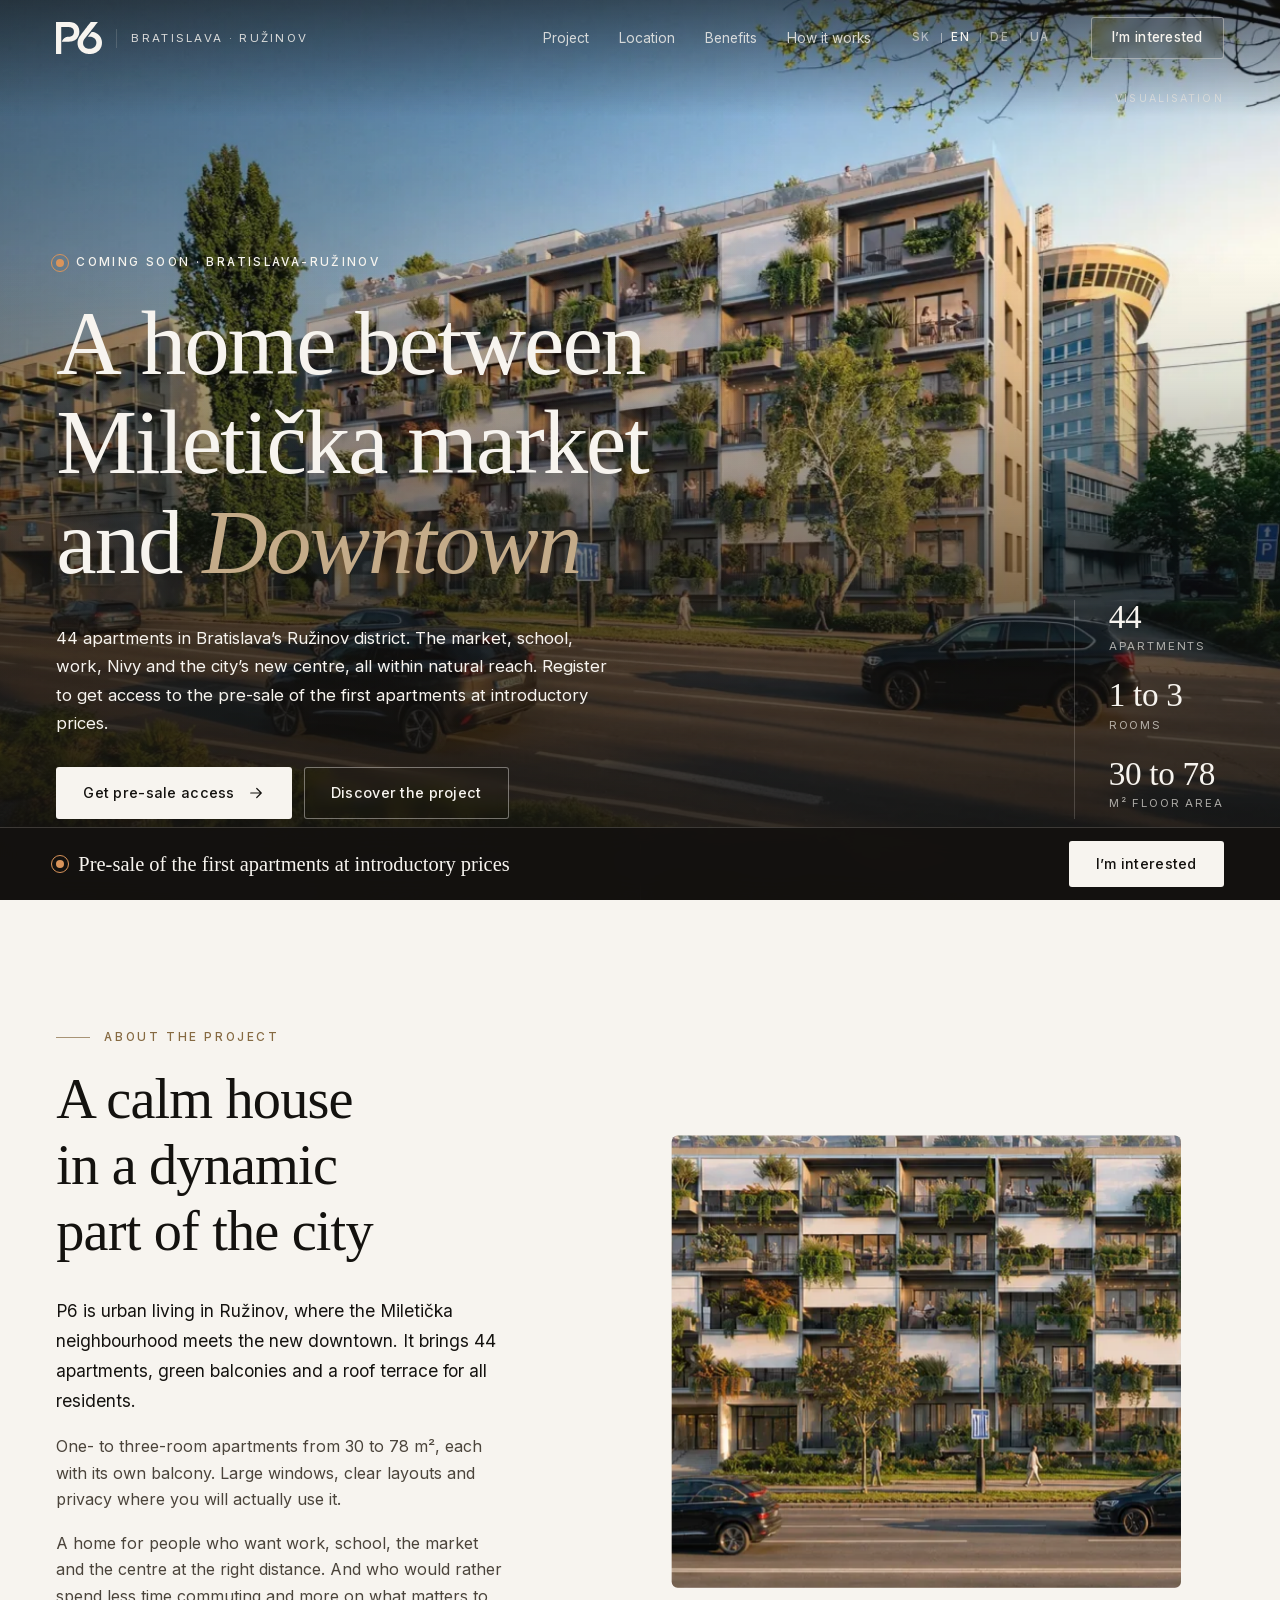
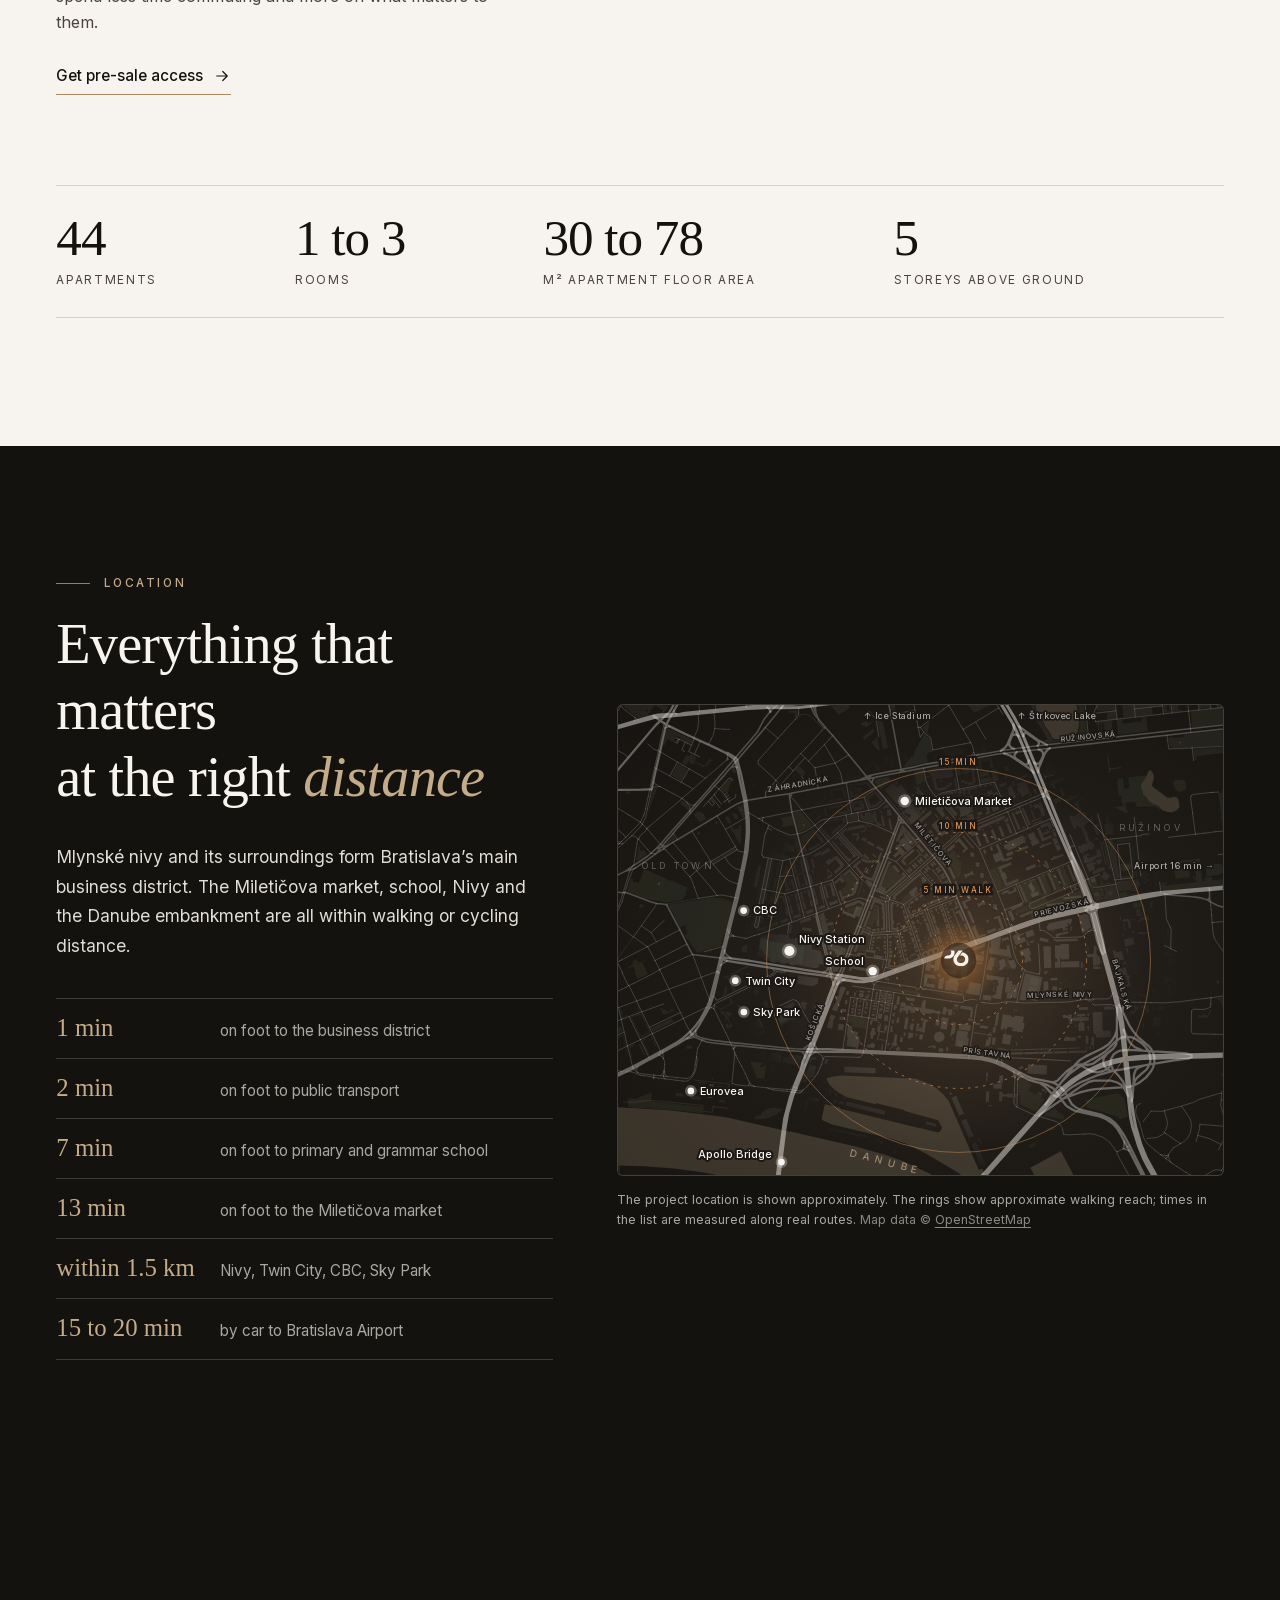
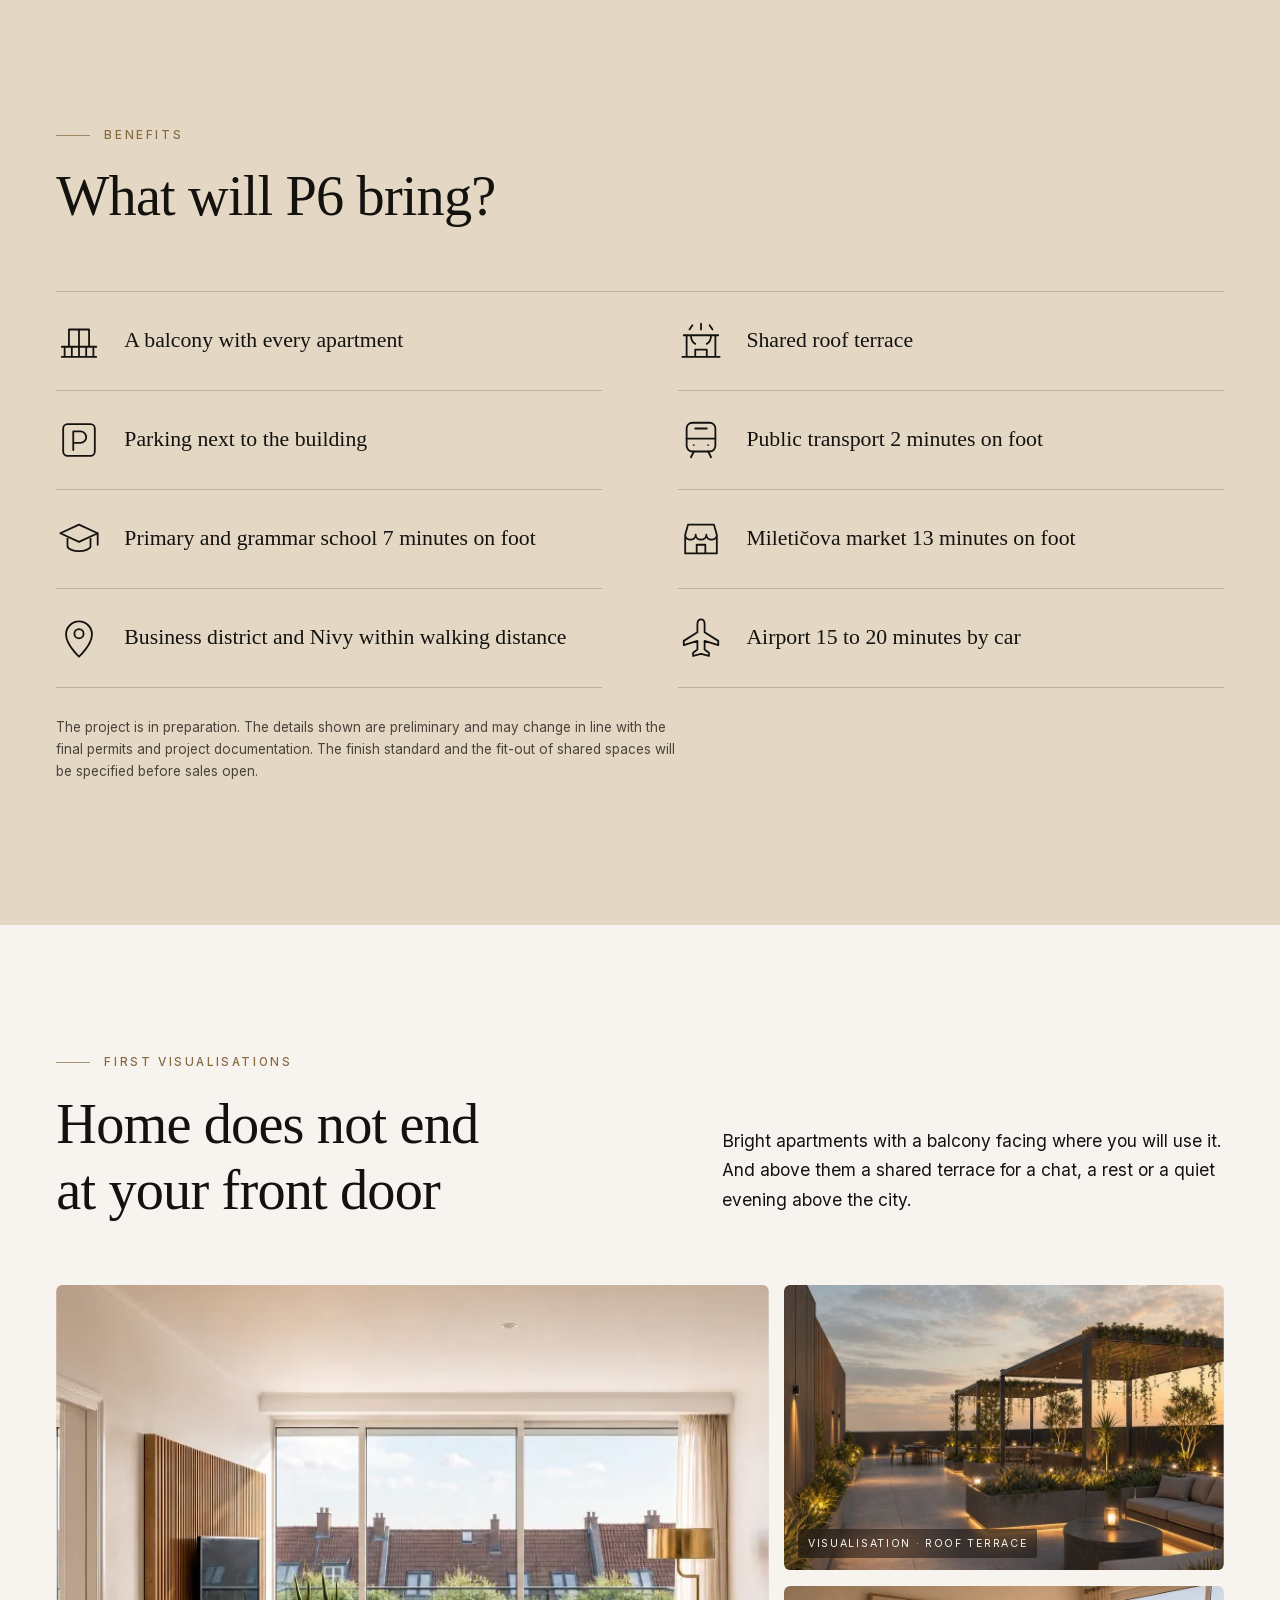
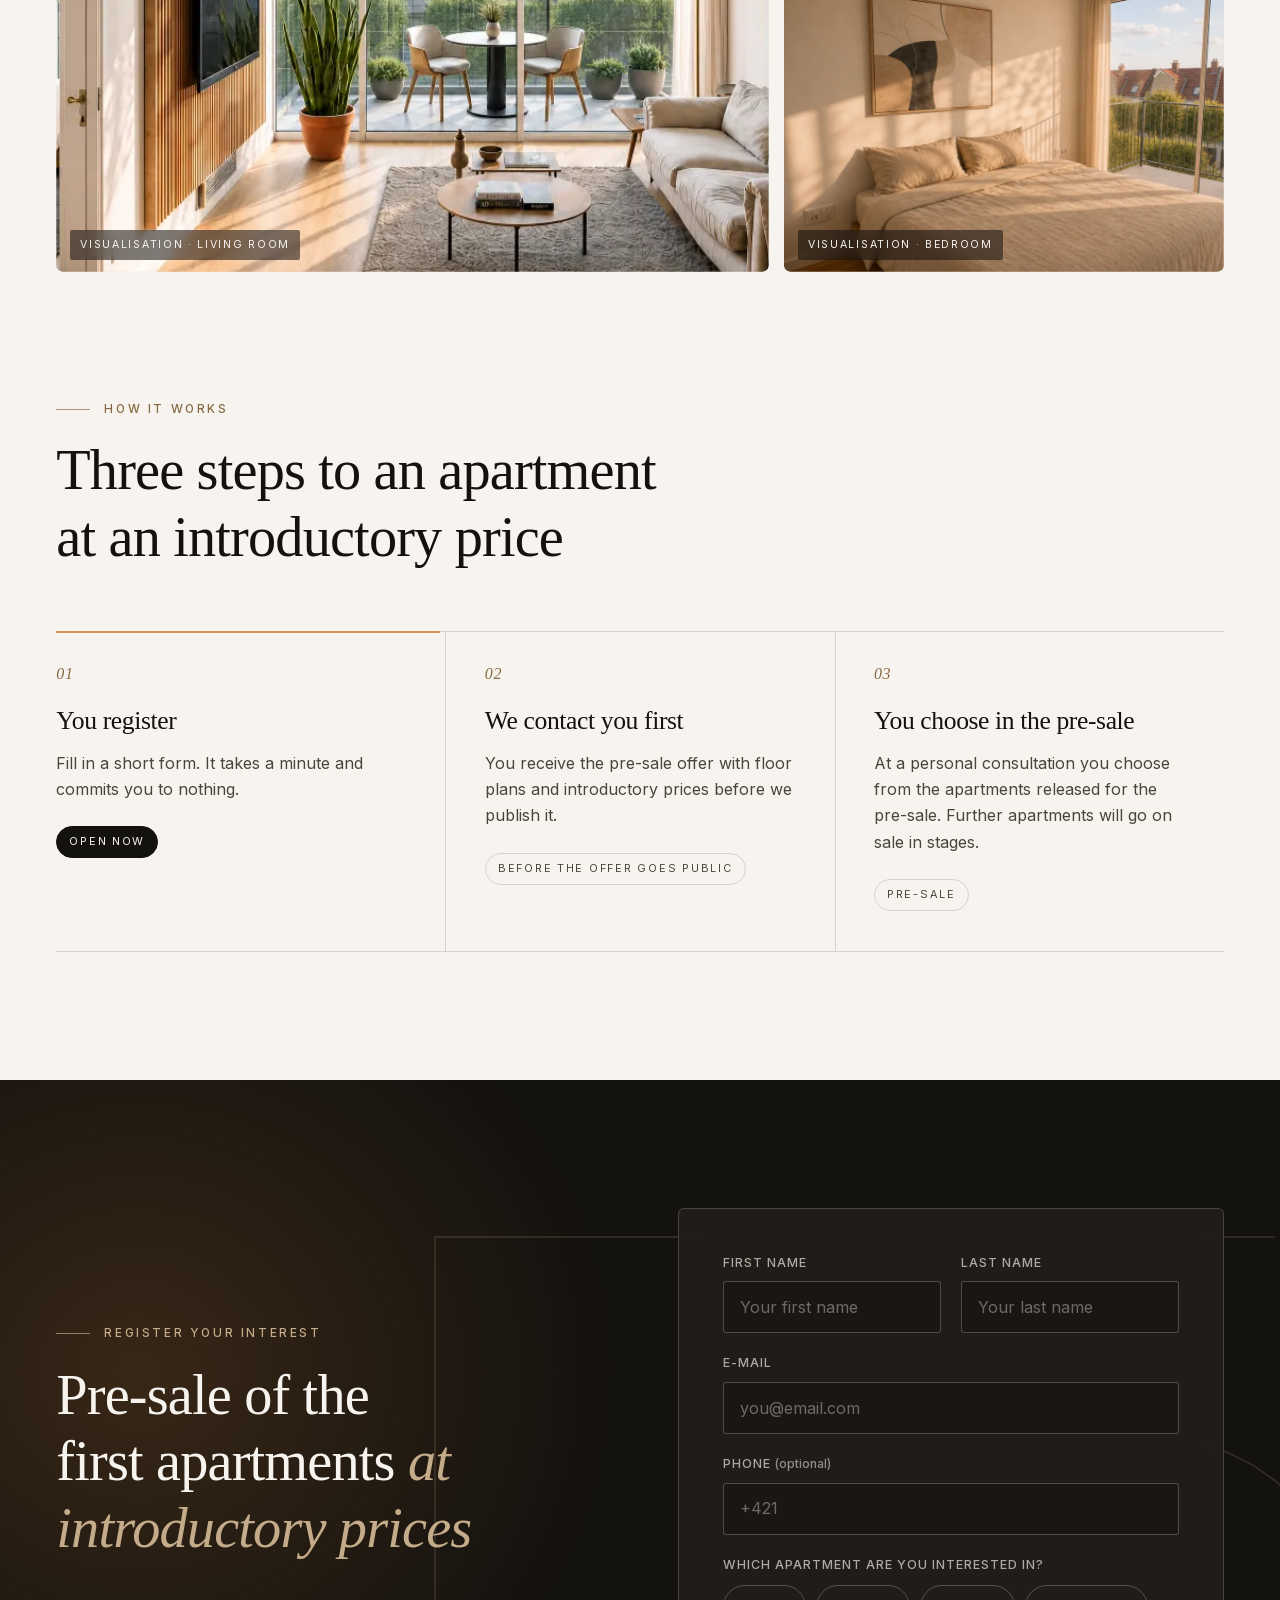
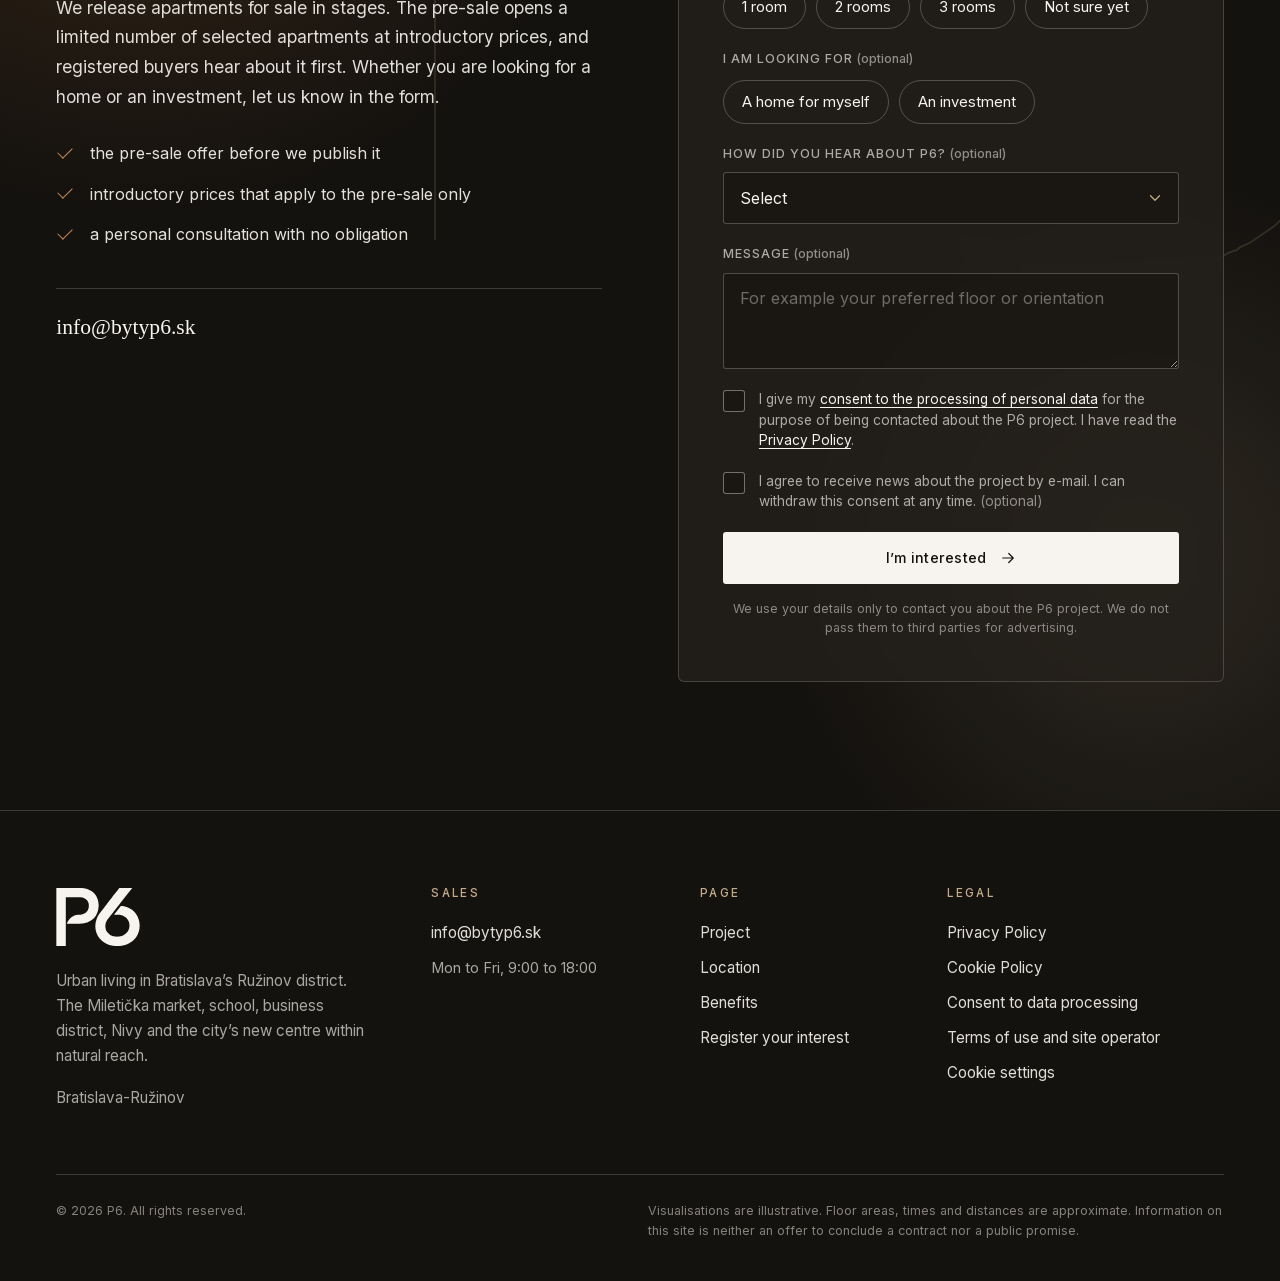
==== commit 2e9a8176: "Native scrolling (full refresh rate), no grain, no section clip repaints" ====
--- a/index.html
+++ b/index.html
@@ -37,7 +37,7 @@
 <link rel="preload" as="image" href="assets/img/hero-1600.webp" imagesrcset="assets/img/hero-960.webp 960w, assets/img/hero-1600.webp 1600w, assets/img/hero-2200.webp 2200w" imagesizes="100vw" media="(min-aspect-ratio: 4/5)" fetchpriority="high">
 <link rel="preload" as="image" href="assets/img/hero-tall-1000.webp" media="(max-aspect-ratio: 4/5)" fetchpriority="high">
 <link rel="stylesheet" href="assets/css/teaser.css?v=15">
-<link rel="stylesheet" href="assets/css/motion.css?v=1">
+<link rel="stylesheet" href="assets/css/motion.css?v=2">
 <script type="application/ld+json">
 {"@context":"https://schema.org","@type":"ApartmentComplex","name":"P6",
 "address":{"@type":"PostalAddress","addressLocality":"Bratislava","addressRegion":"Ružinov","addressCountry":"SK"},
@@ -471,8 +471,7 @@
 <script src="assets/vendor/SplitText.min.js?v=3.15.0" defer></script>
 <script src="assets/vendor/DrawSVGPlugin.min.js?v=3.15.0" defer></script>
 <script src="assets/vendor/MotionPathPlugin.min.js?v=3.15.0" defer></script>
-<script src="assets/vendor/lenis.min.js?v=1.3.26" defer></script>
-<script src="assets/js/motion.js?v=1" defer></script>
+<script src="assets/js/motion.js?v=2" defer></script>
 <script src="assets/js/teaser.js?v=18" defer></script>
 </body>
 </html>
--- a/assets/css/motion.css
+++ b/assets/css/motion.css
@@ -4,11 +4,9 @@
    has not asked for reduced motion. Without it the teaser renders exactly as before.
    =========================================================================== */
 
-/* --- smooth scroll (Lenis) ------------------------------------------------- */
+/* --- scrolling stays native (full refresh rate); motion.js smooths in-page links ---- */
 html.motion { scroll-behavior: auto; }
-html.lenis, html.lenis body { height: auto; }
-.lenis:not(.lenis-autoToggle).lenis-stopped { overflow: clip; }
-.lenis.lenis-smooth iframe { pointer-events: none; }
+html.m-lock { overflow: hidden; }
 
 /* --- intro ------------------------------------------------------------------ */
 div.intro { display: none; }
@@ -31,10 +29,11 @@
 /* --- hero ------------------------------------------------------------------- */
 .motion .hero__poster { animation: none; }
 .motion .hero picture { position: absolute; inset: -2.5%; display: block; }
-.motion .hero__media::after { content: ""; position: absolute; inset: 0; background: var(--ink); opacity: var(--dim, 0); pointer-events: none; }
+.hero__dim { position: absolute; inset: 0; background: var(--ink); opacity: 0; pointer-events: none; will-change: opacity; }
+.motion .hero__media { will-change: transform; }
 .motion .hero__title .line { padding-top: .1em; margin-top: -.1em; }
 .motion .hero__title .line > span { animation: none; transform: translateY(115%); }
-.motion .hero__title .m-ch { display: inline-block; will-change: transform; }
+.motion .hero__title .m-ch { display: inline-block; }
 .motion .status, .motion .hero__sub, .motion .hero__actions { animation: none; opacity: 0; }
 .motion .hero__facts { animation: none; opacity: 1; }
 .motion .hero__facts li { opacity: 0; }
@@ -42,7 +41,6 @@
 
 /* --- split text: masks get room for diacritics above and descenders below ---- */
 .m-line-mask { padding: .12em 0 .14em; margin: -.12em 0 -.14em; }
-.m-line { will-change: transform; }
 
 /* --- nav: scroll progress, hides on the way down ----------------------------- */
 .nav__progress { position: absolute; left: 0; right: 0; bottom: 0; height: 1px; background: var(--copper-2); transform: scaleX(0); transform-origin: left; pointer-events: none; }
@@ -105,7 +103,7 @@
   background:
     radial-gradient(38% 34% at 22% 30%, rgba(184, 115, 51, .22), transparent 70%),
     radial-gradient(30% 30% at 78% 72%, rgba(196, 171, 137, .14), transparent 70%);
-  animation: glow-drift 22s ease-in-out infinite alternate; }
+  animation: glow-drift 22s ease-in-out infinite alternate; will-change: transform; }
 @keyframes glow-drift { 0% { transform: translate3d(-4%, -2%, 0) rotate(0deg); } 100% { transform: translate3d(5%, 4%, 0) rotate(8deg); } }
 .reg__mark { position: absolute; right: -6vw; top: 6%; width: min(72vw, 1040px); height: auto; overflow: visible; pointer-events: none; z-index: 0; }
 .reg__mark path { fill: none; stroke: var(--sand-2); stroke-width: 1.4; opacity: .16; }
@@ -119,16 +117,3 @@
 .m-cursor.is-link { opacity: .9; }
 .m-cursor.is-media span { transform: scale(2.4); }
 .m-cursor.is-field { opacity: 0; }
-
-/* --- film grain (mouse devices only, very light) ----------------------------- */
-@media (hover: hover) and (pointer: fine) {
-  .motion body::after {
-    content: ""; position: fixed; inset: -50%; z-index: 90; pointer-events: none; opacity: .05;
-    background-image: url("data:image/svg+xml,%3Csvg xmlns='http://www.w3.org/2000/svg' width='180' height='180'%3E%3Cfilter id='n'%3E%3CfeTurbulence type='fractalNoise' baseFrequency='.9' numOctaves='2' stitchTiles='stitch'/%3E%3C/filter%3E%3Crect width='100%25' height='100%25' filter='url(%23n)'/%3E%3C/svg%3E");
-    animation: grain .9s steps(6) infinite;
-  }
-}
-@keyframes grain {
-  0% { transform: translate(0, 0); } 20% { transform: translate(-4%, 3%); } 40% { transform: translate(3%, -5%); }
-  60% { transform: translate(-6%, -2%); } 80% { transform: translate(5%, 4%); } 100% { transform: translate(0, 0); }
-}
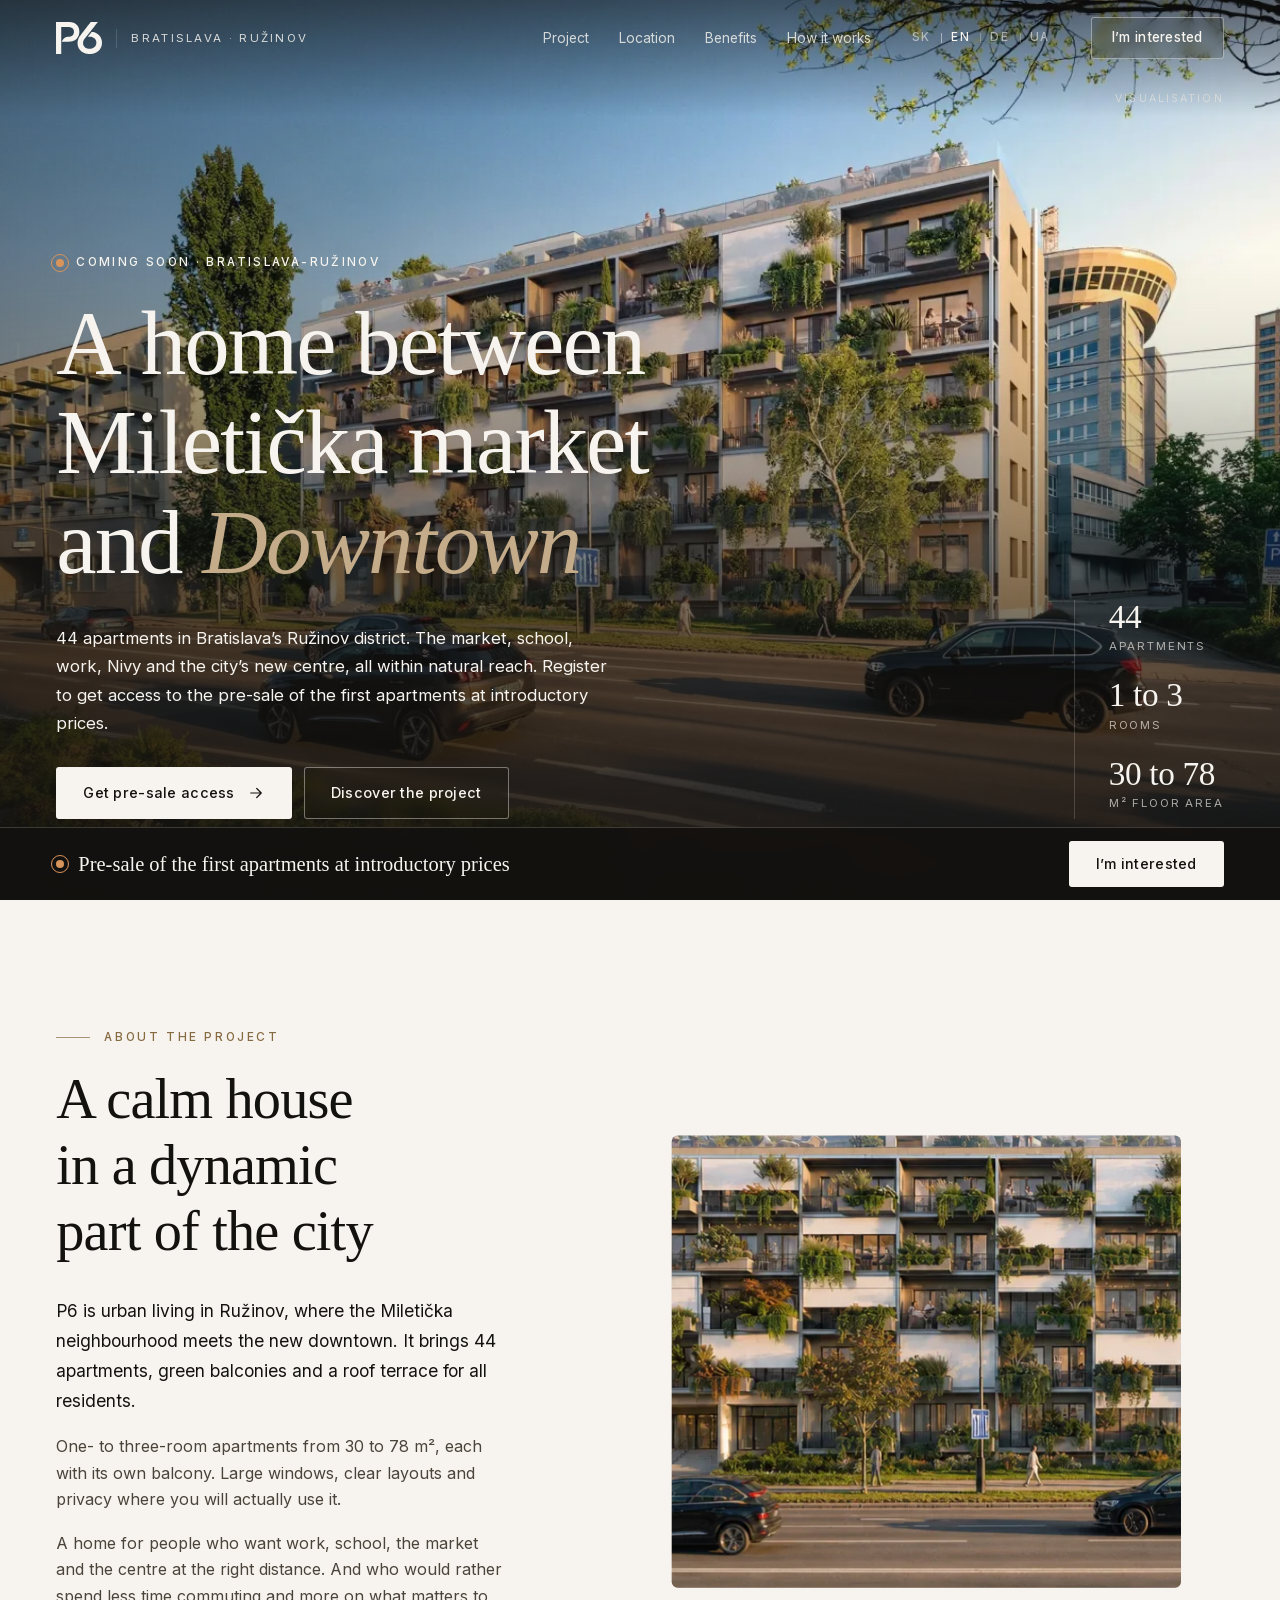
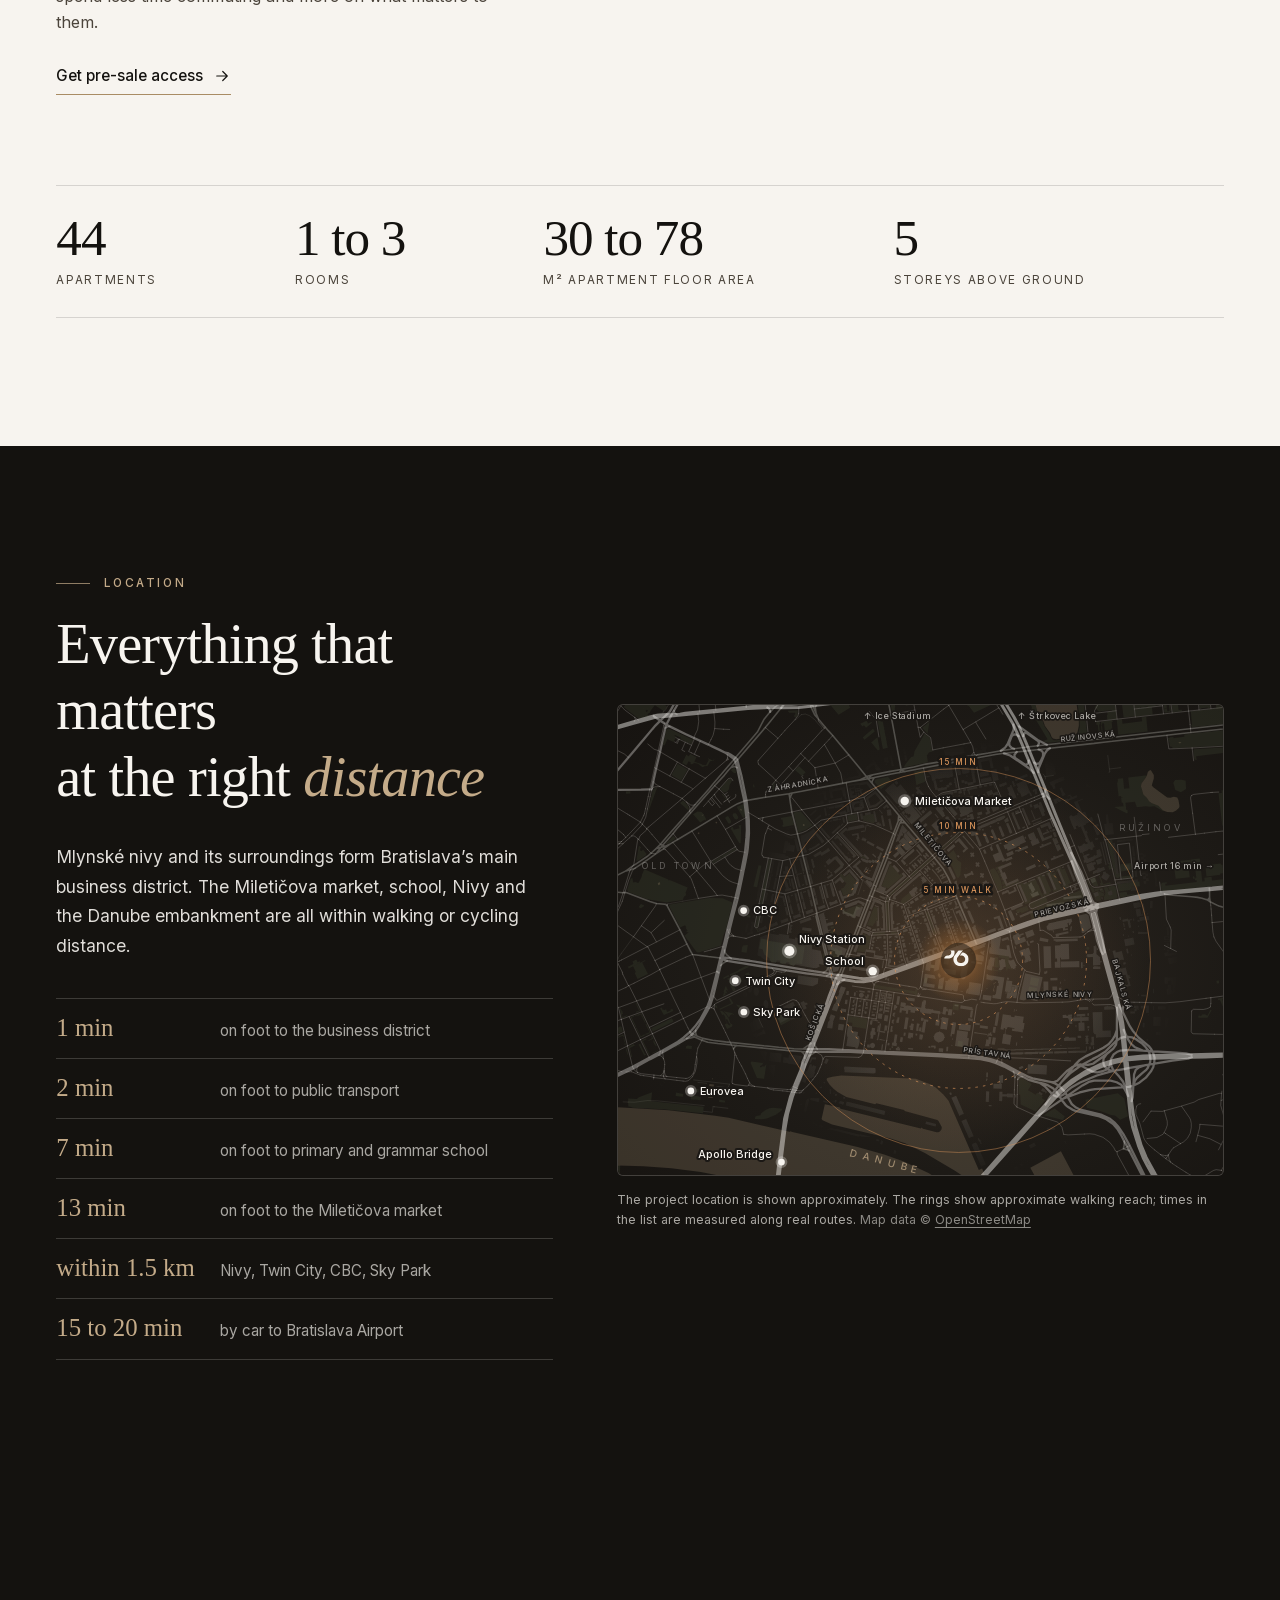
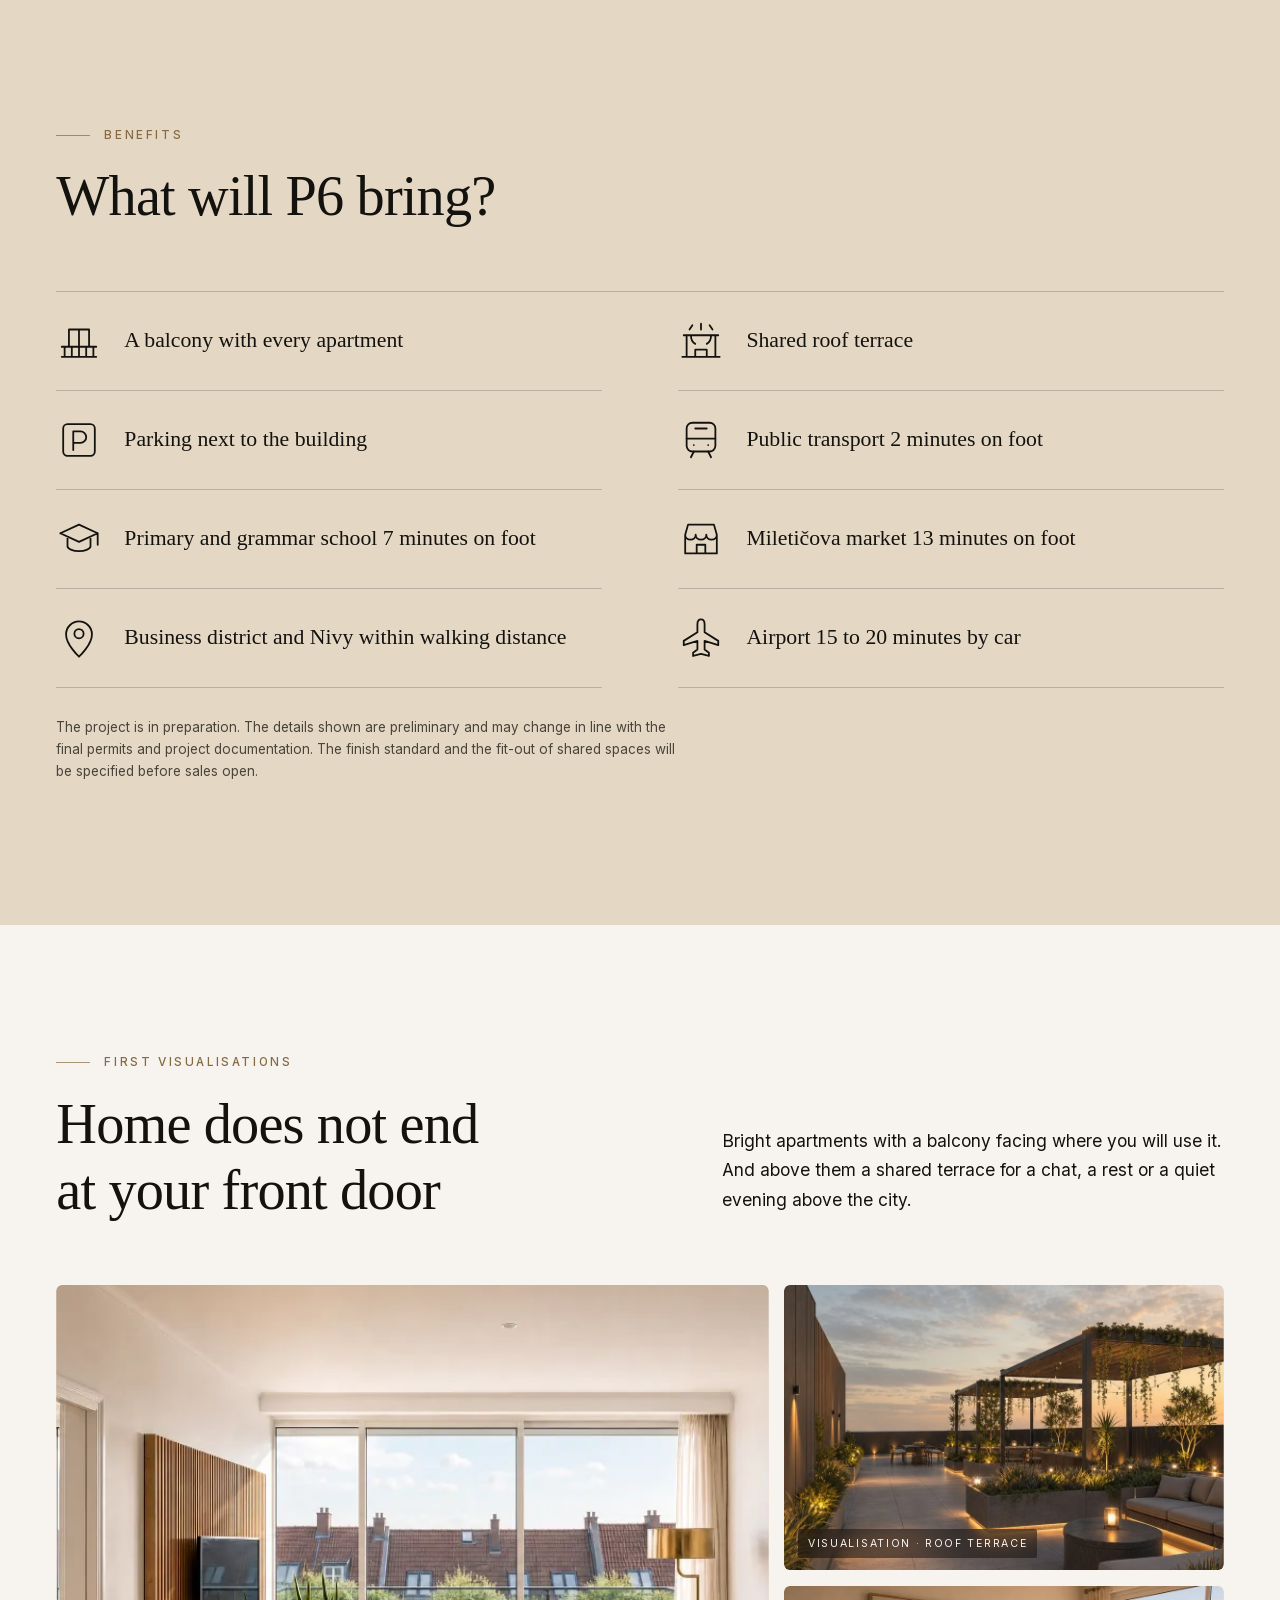
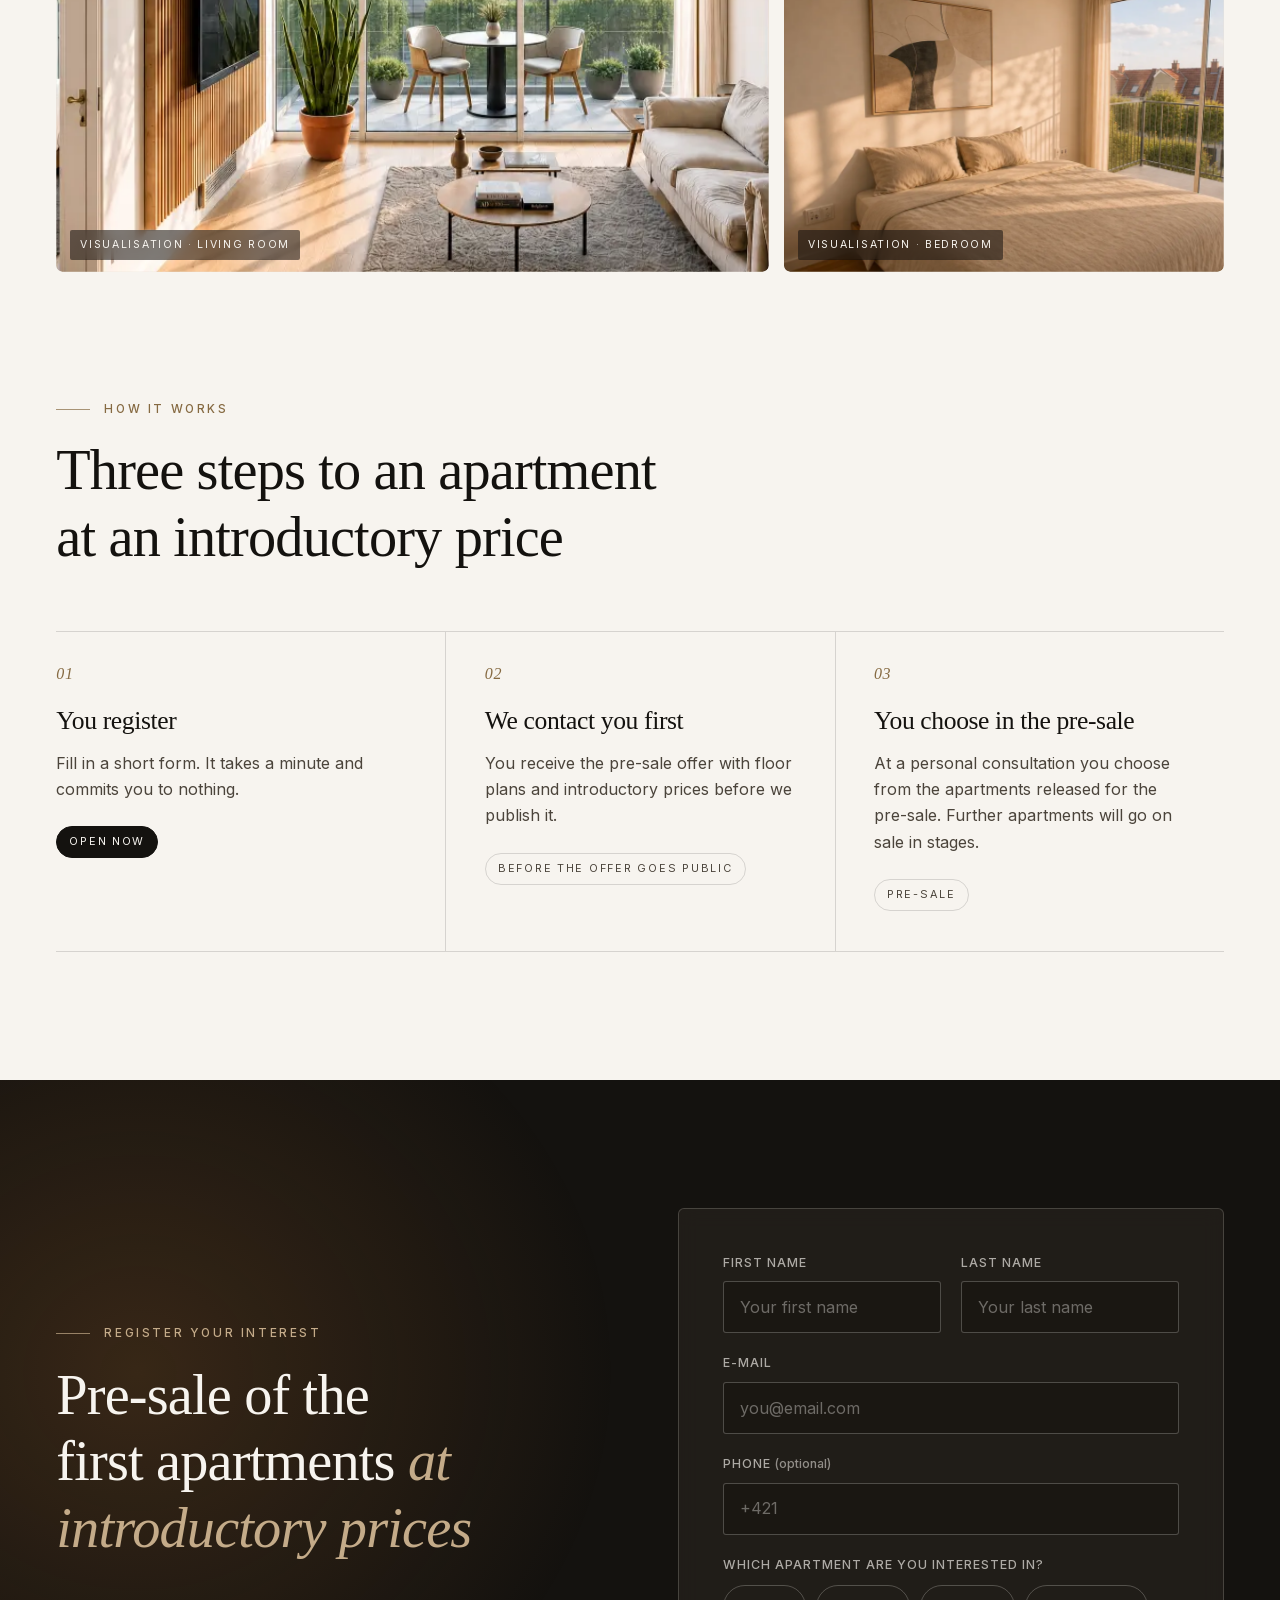
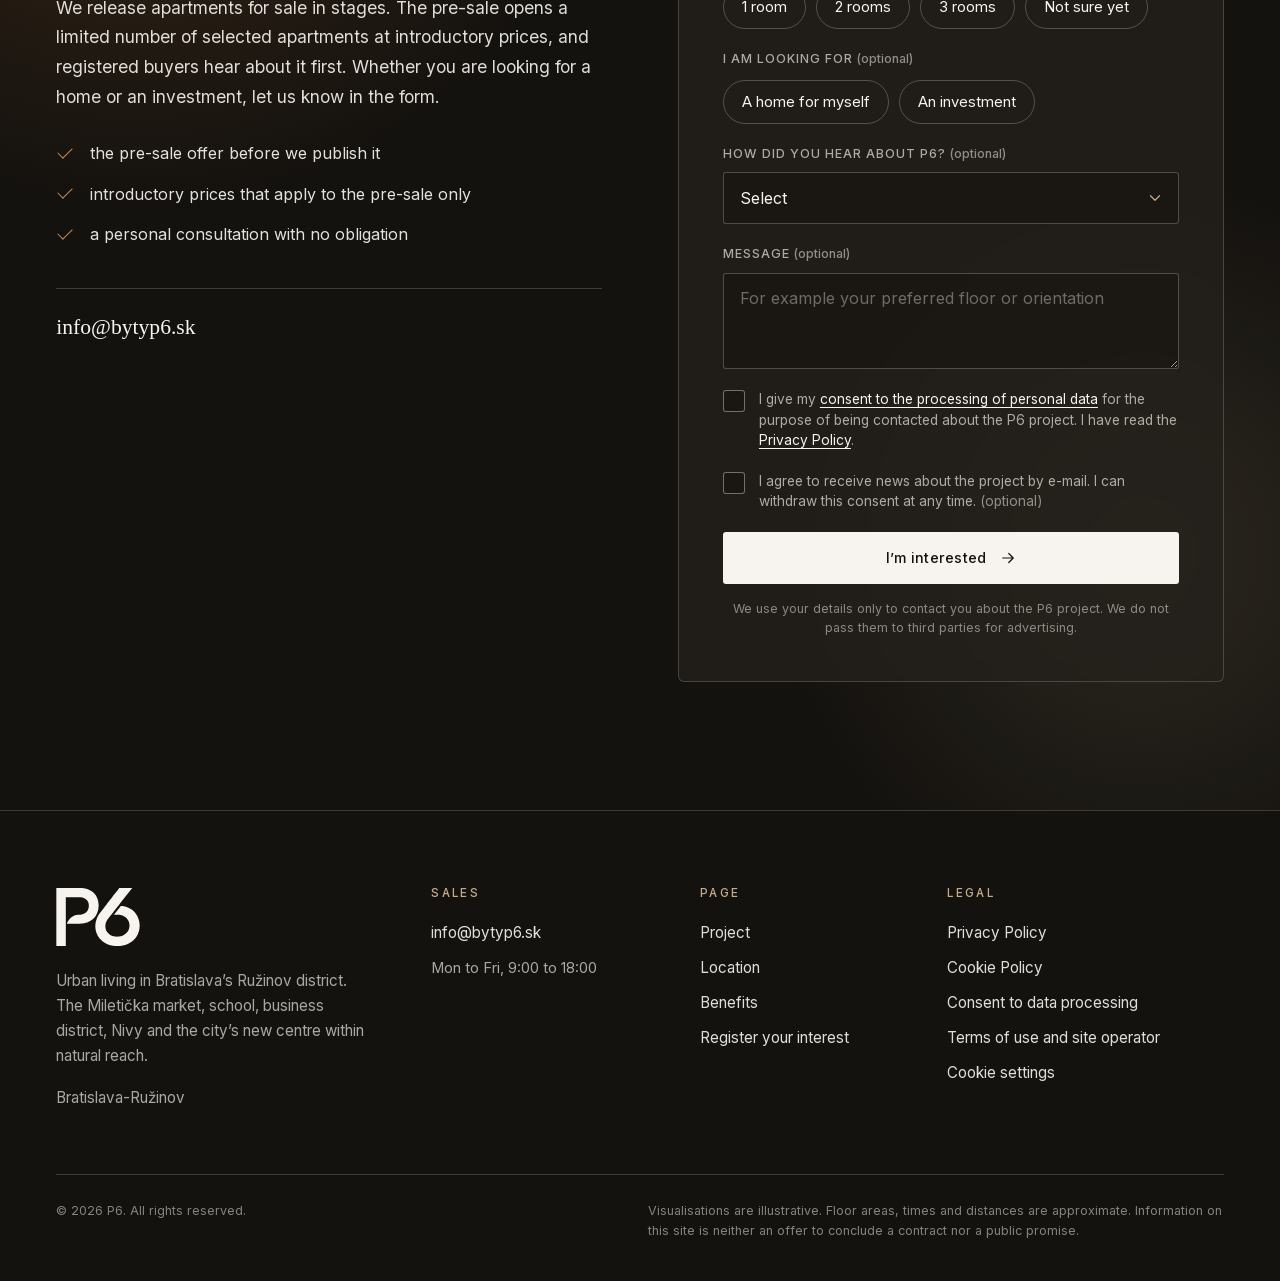
==== commit a0404316: "WebGL hero: depth parallax, light-front reveal, depth of field on scroll" ====
--- a/index.html
+++ b/index.html
@@ -37,7 +37,7 @@
 <link rel="preload" as="image" href="assets/img/hero-1600.webp" imagesrcset="assets/img/hero-960.webp 960w, assets/img/hero-1600.webp 1600w, assets/img/hero-2200.webp 2200w" imagesizes="100vw" media="(min-aspect-ratio: 4/5)" fetchpriority="high">
 <link rel="preload" as="image" href="assets/img/hero-tall-1000.webp" media="(max-aspect-ratio: 4/5)" fetchpriority="high">
 <link rel="stylesheet" href="assets/css/teaser.css?v=15">
-<link rel="stylesheet" href="assets/css/motion.css?v=2">
+<link rel="stylesheet" href="assets/css/motion.css?v=4">
 <script type="application/ld+json">
 {"@context":"https://schema.org","@type":"ApartmentComplex","name":"P6",
 "address":{"@type":"PostalAddress","addressLocality":"Bratislava","addressRegion":"Ružinov","addressCountry":"SK"},
@@ -50,12 +50,6 @@
   <symbol id="p6" viewBox="100 100 678 472"><path d="M718 100H613L609 104L599 118L559 168L553 177L531 204L519 221L515 225L506 238L502 242L499 247L495 251L489 260L485 264L476 277L472 281L460 298L450 310L441 324L431 344V346L429 349L428 354L425 360V363L421 375V379L419 385V392L418 393V406L417 407L419 437L420 438V442L421 443V447L422 448L423 455L427 467L438 490L454 513L476 534L487 542L504 551L506 553H508L525 561L531 563H534L538 565H541L550 568H554L555 569L568 570L569 571H579L580 572H613L614 571H624L625 570L637 569L638 568H642L643 567L658 564L667 561L670 559H672L675 557H677L684 553L690 551L692 549L699 546L718 533L724 527H725L743 508L753 494L764 474V472L767 467L772 452V449L774 444V440L775 439V435L776 434L777 416L778 415V399L777 398V386L776 385V379L775 378L774 369L763 336L755 321L747 309L738 298L719 280L702 268L682 258H680L677 256L665 252H662L653 249L643 248L642 247H635L634 246H625L569 318H572L573 317H610L611 318H617L618 319H622L623 320L630 321L639 324L653 331L663 338L670 345H671L677 352L684 362L689 372L692 381V384L694 389V396L695 397V414L694 415V421L693 422V426L692 427V430L690 436L687 441L686 445L676 460L663 473L652 481L638 488L626 492L618 493L617 494H611L610 495H599L598 496L579 495L578 494L567 493L566 492H563L551 488L539 482L529 475L517 463L510 453L505 443L502 434V431L500 426V420L499 419V401L500 400V394L501 393L502 385L506 376V374L516 356L563 297L573 283L581 274L584 269L592 260L595 255L603 246L624 218L666 166L687 138L718 100Z"/><path d="M360 112L345 107L338 106L337 105H333L327 103H322L321 102H315L314 101H303L302 100H100V571H177V176L178 175H296L297 176H304L305 177L314 178L323 181L335 187L343 193L350 200L355 207L360 217L362 223V226L363 227V231L364 232V256L363 257V261L362 262L361 269L359 272L357 279L352 287L339 301L332 306L314 314H311L306 316H302L301 317H292L291 318H270L269 319H264L263 320H259L255 322H252L236 329L220 340L206 354L196 368L188 383L186 390H298L299 389H311L312 388L325 387L326 386H330L331 385L342 383L357 378L362 375H364L388 361L398 353L409 342L423 323L427 314L429 312V310L434 300L438 288V285L441 276L442 265L443 264V254L444 253V232L443 231L442 214L441 213V209L440 208V204L437 196V193L427 170L425 168L421 160L411 147L401 137L391 129L377 120L360 112Z"/></symbol>
   <symbol id="arrow" viewBox="0 0 24 24"><path d="M5 12h14M13 6l6 6-6 6" fill="none" stroke="currentColor" stroke-width="1.6" stroke-linecap="round" stroke-linejoin="round"/></symbol>
 </svg>
-
-<div class="intro" aria-hidden="true">
-  <svg class="intro__mark" viewBox="100 100 678 472"></svg>
-  <div class="intro__meta"><span>Bratislava · Ružinov</span><span class="intro__count">000</span></div>
-  <span class="intro__bar"></span>
-</div>
 
 <a class="skip-link" href="#main" data-i18n="skip">Preskočiť na obsah</a>
 
@@ -471,7 +465,8 @@
 <script src="assets/vendor/SplitText.min.js?v=3.15.0" defer></script>
 <script src="assets/vendor/DrawSVGPlugin.min.js?v=3.15.0" defer></script>
 <script src="assets/vendor/MotionPathPlugin.min.js?v=3.15.0" defer></script>
-<script src="assets/js/motion.js?v=2" defer></script>
+<script src="assets/js/hero-gl.js?v=3" defer></script>
+<script src="assets/js/motion.js?v=4" defer></script>
 <script src="assets/js/teaser.js?v=18" defer></script>
 </body>
 </html>
--- a/assets/css/motion.css
+++ b/assets/css/motion.css
@@ -8,26 +8,11 @@
 html.motion { scroll-behavior: auto; }
 html.m-lock { overflow: hidden; }
 
-/* --- intro ------------------------------------------------------------------ */
-div.intro { display: none; }
-.motion.intro div.intro {
-  display: grid; place-items: center; position: fixed; inset: 0; z-index: 100;
-  background: var(--ink); color: var(--text-inv);
-  animation: intro-failsafe .01s 4.5s forwards;
-}
-@keyframes intro-failsafe { to { visibility: hidden; opacity: 0; } }
-.intro__mark { width: clamp(96px, 13vw, 168px); height: auto; overflow: visible; }
-.intro__mark path { fill: var(--paper); fill-opacity: 0; stroke: var(--sand-2); stroke-width: 2.4; }
-.intro__meta {
-  position: absolute; left: var(--gut); right: var(--gut); bottom: clamp(26px, 6vh, 56px);
-  display: flex; justify-content: space-between; align-items: baseline;
-  font: 500 .7rem/1 var(--f-ui); letter-spacing: .24em; text-transform: uppercase; color: var(--text-inv-muted);
-}
-.intro__count { font: 300 clamp(1.4rem, 2.4vw, 2rem)/1 var(--f-display); letter-spacing: .02em; color: var(--text-inv); font-variant-numeric: tabular-nums; }
-.intro__bar { position: absolute; left: 0; right: 0; bottom: 0; height: 2px; background: var(--copper-2); transform: scaleX(0); transform-origin: left; }
-
 /* --- hero ------------------------------------------------------------------- */
-.motion .hero__poster { animation: none; }
+/* the picture is drawn by WebGL (hero-gl.js); the <img> shows only when WebGL is not available */
+.motion .hero__poster { animation: none; visibility: hidden; }
+.motion.hero-img .hero__poster { visibility: visible; }
+.hero__gl { position: absolute; inset: 0; width: 100%; height: 100%; display: block; }
 .motion .hero picture { position: absolute; inset: -2.5%; display: block; }
 .hero__dim { position: absolute; inset: 0; background: var(--ink); opacity: 0; pointer-events: none; will-change: opacity; }
 .motion .hero__media { will-change: transform; }
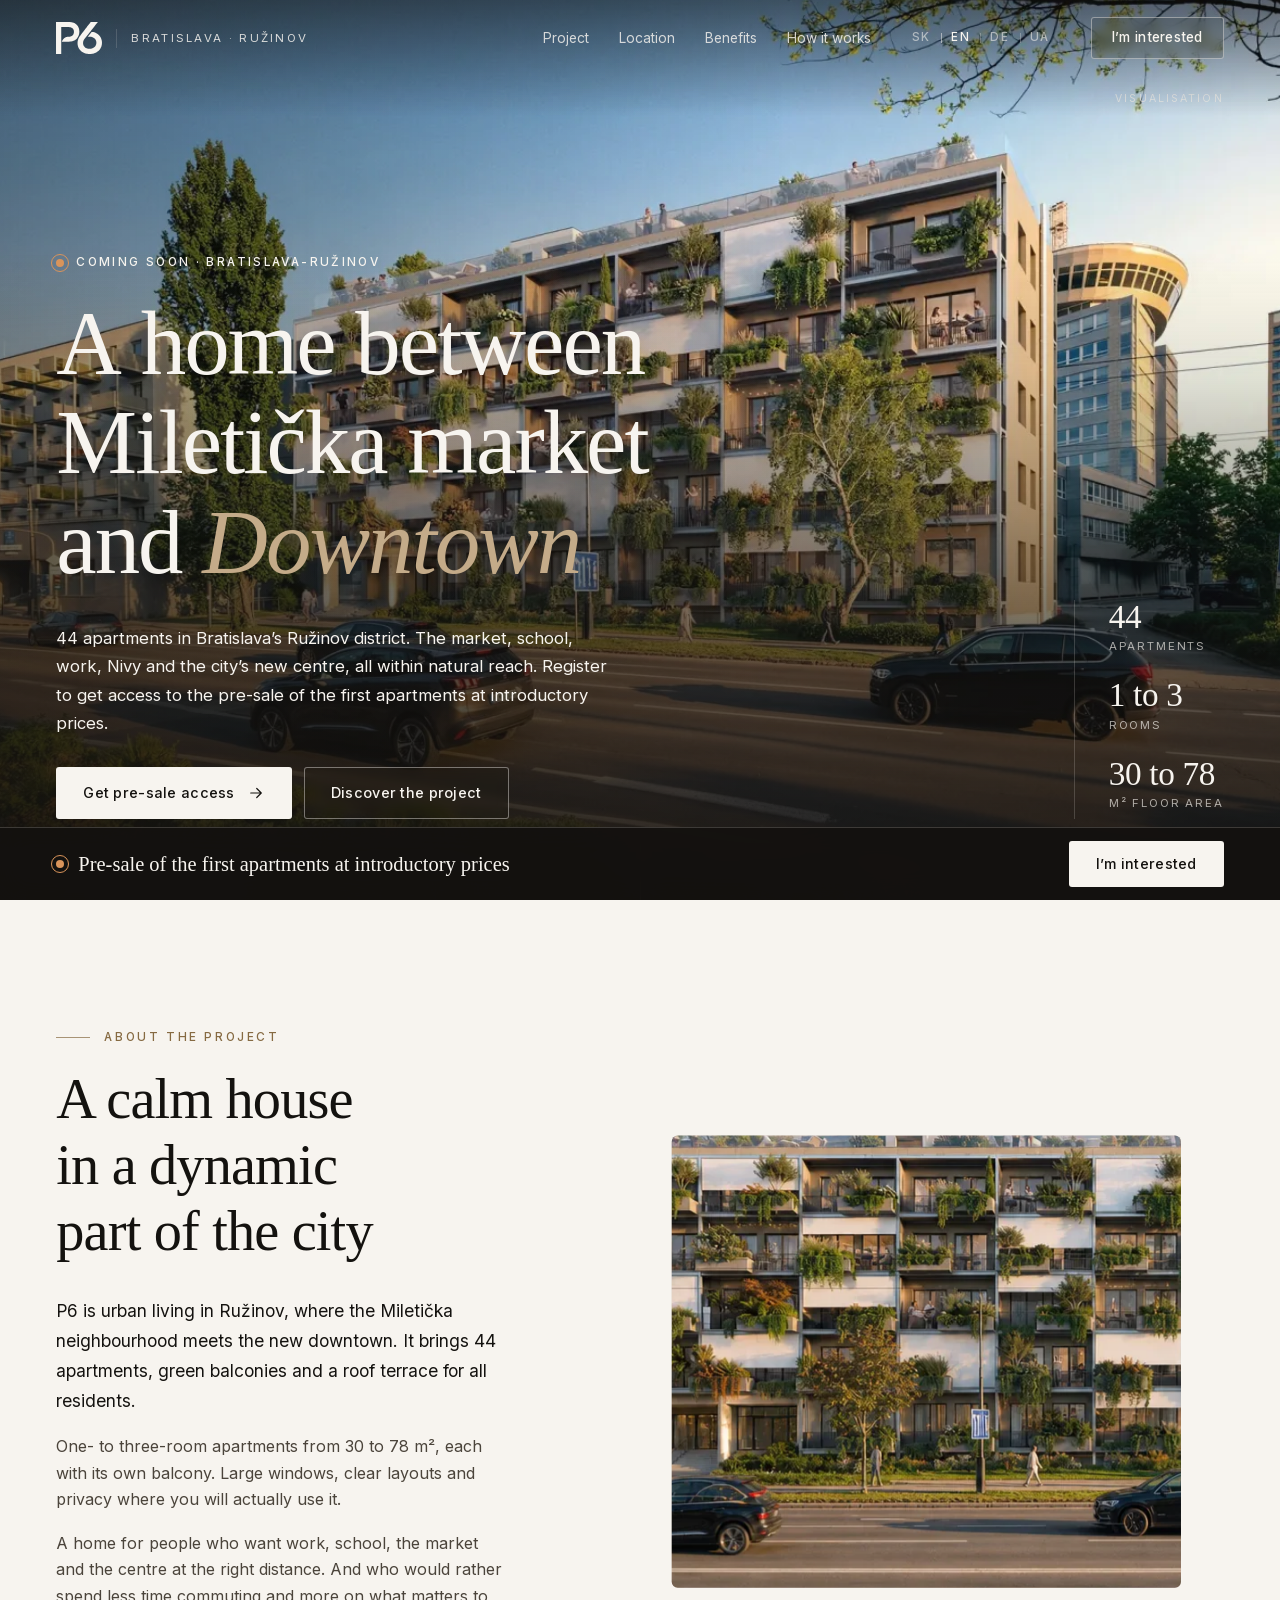
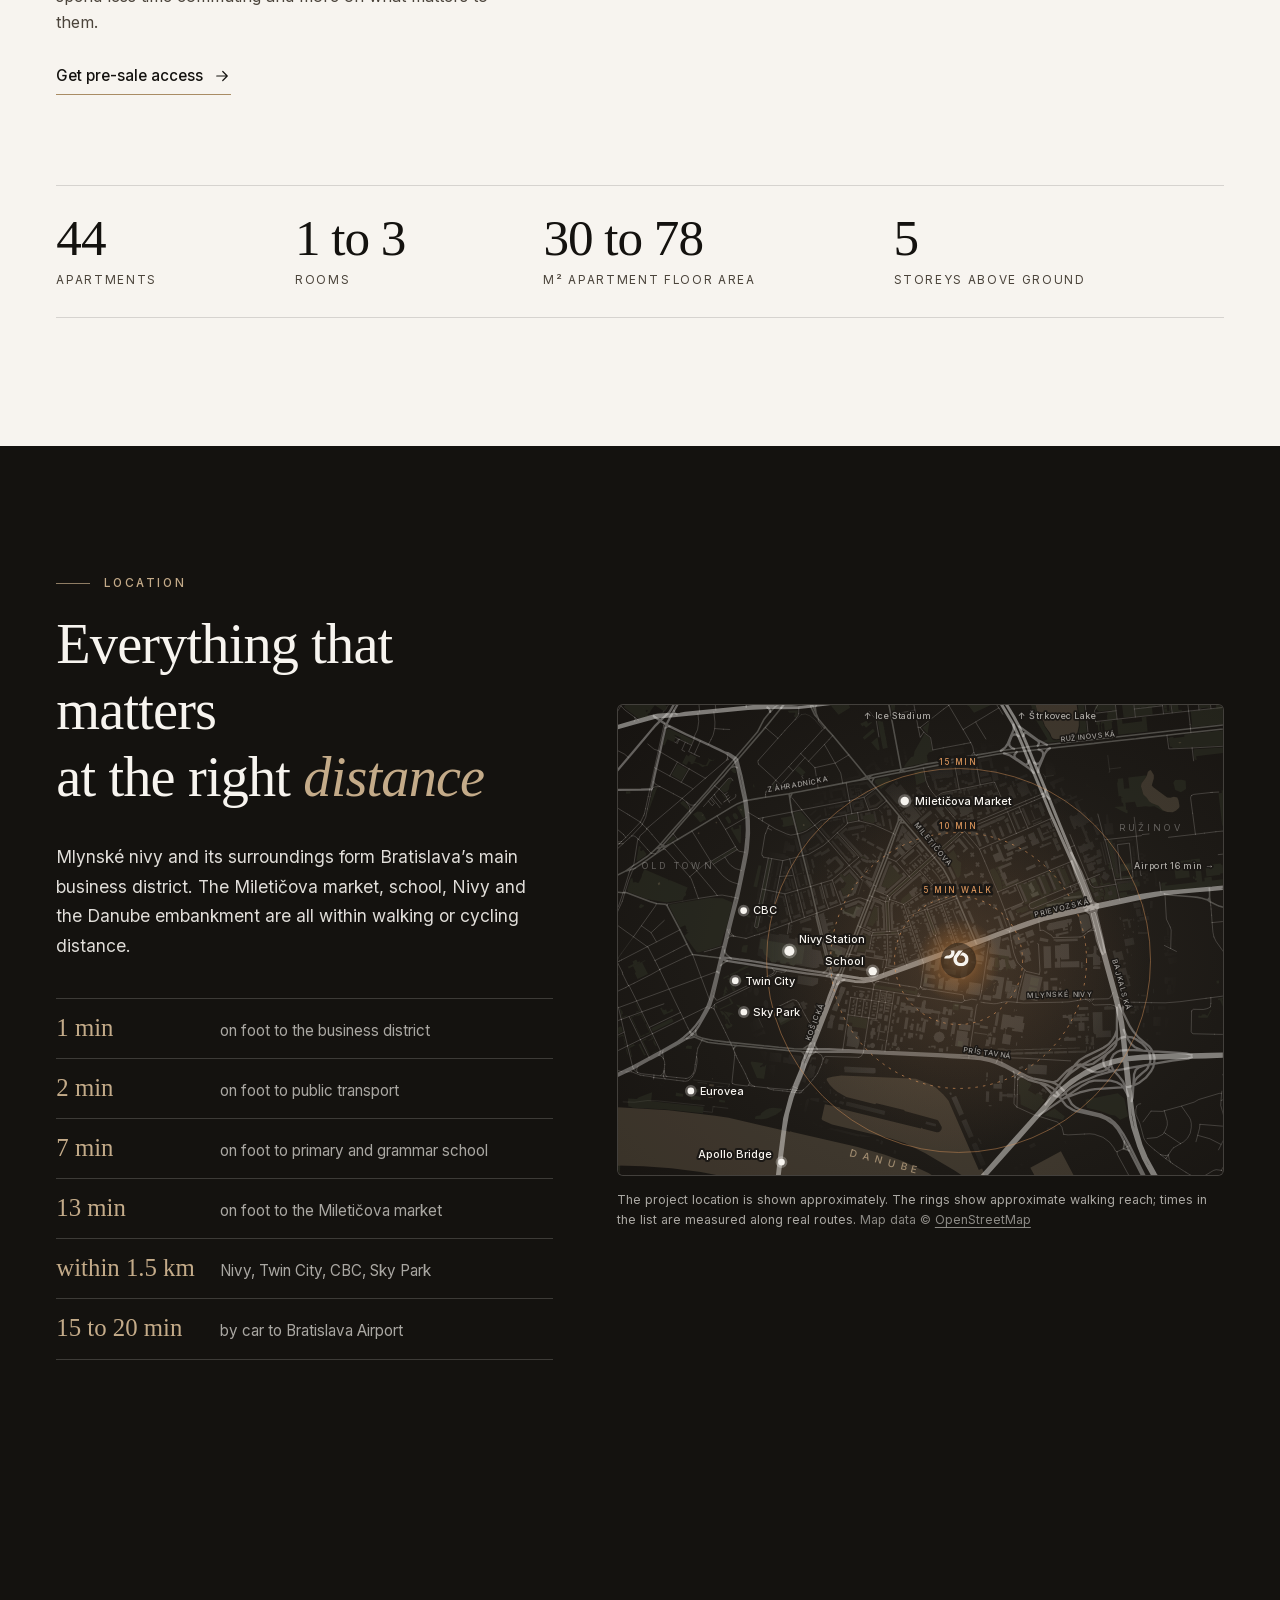
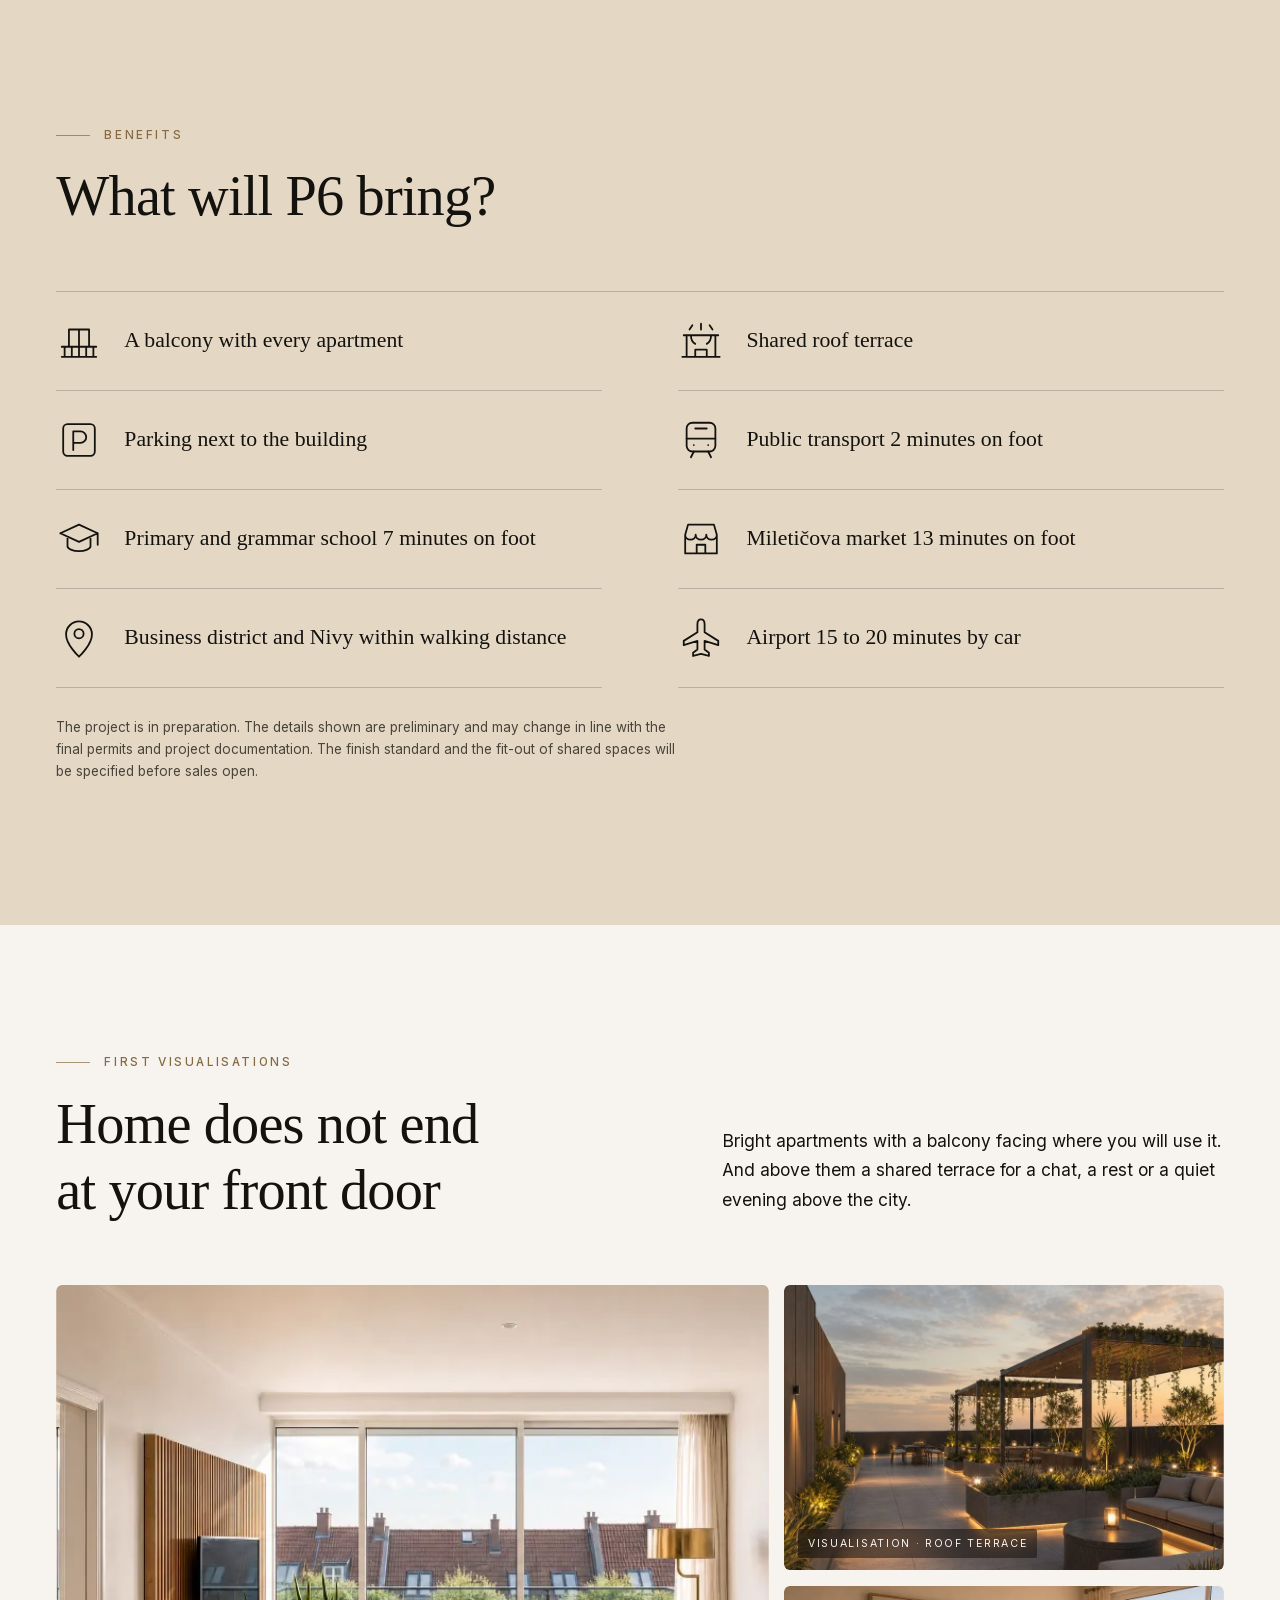
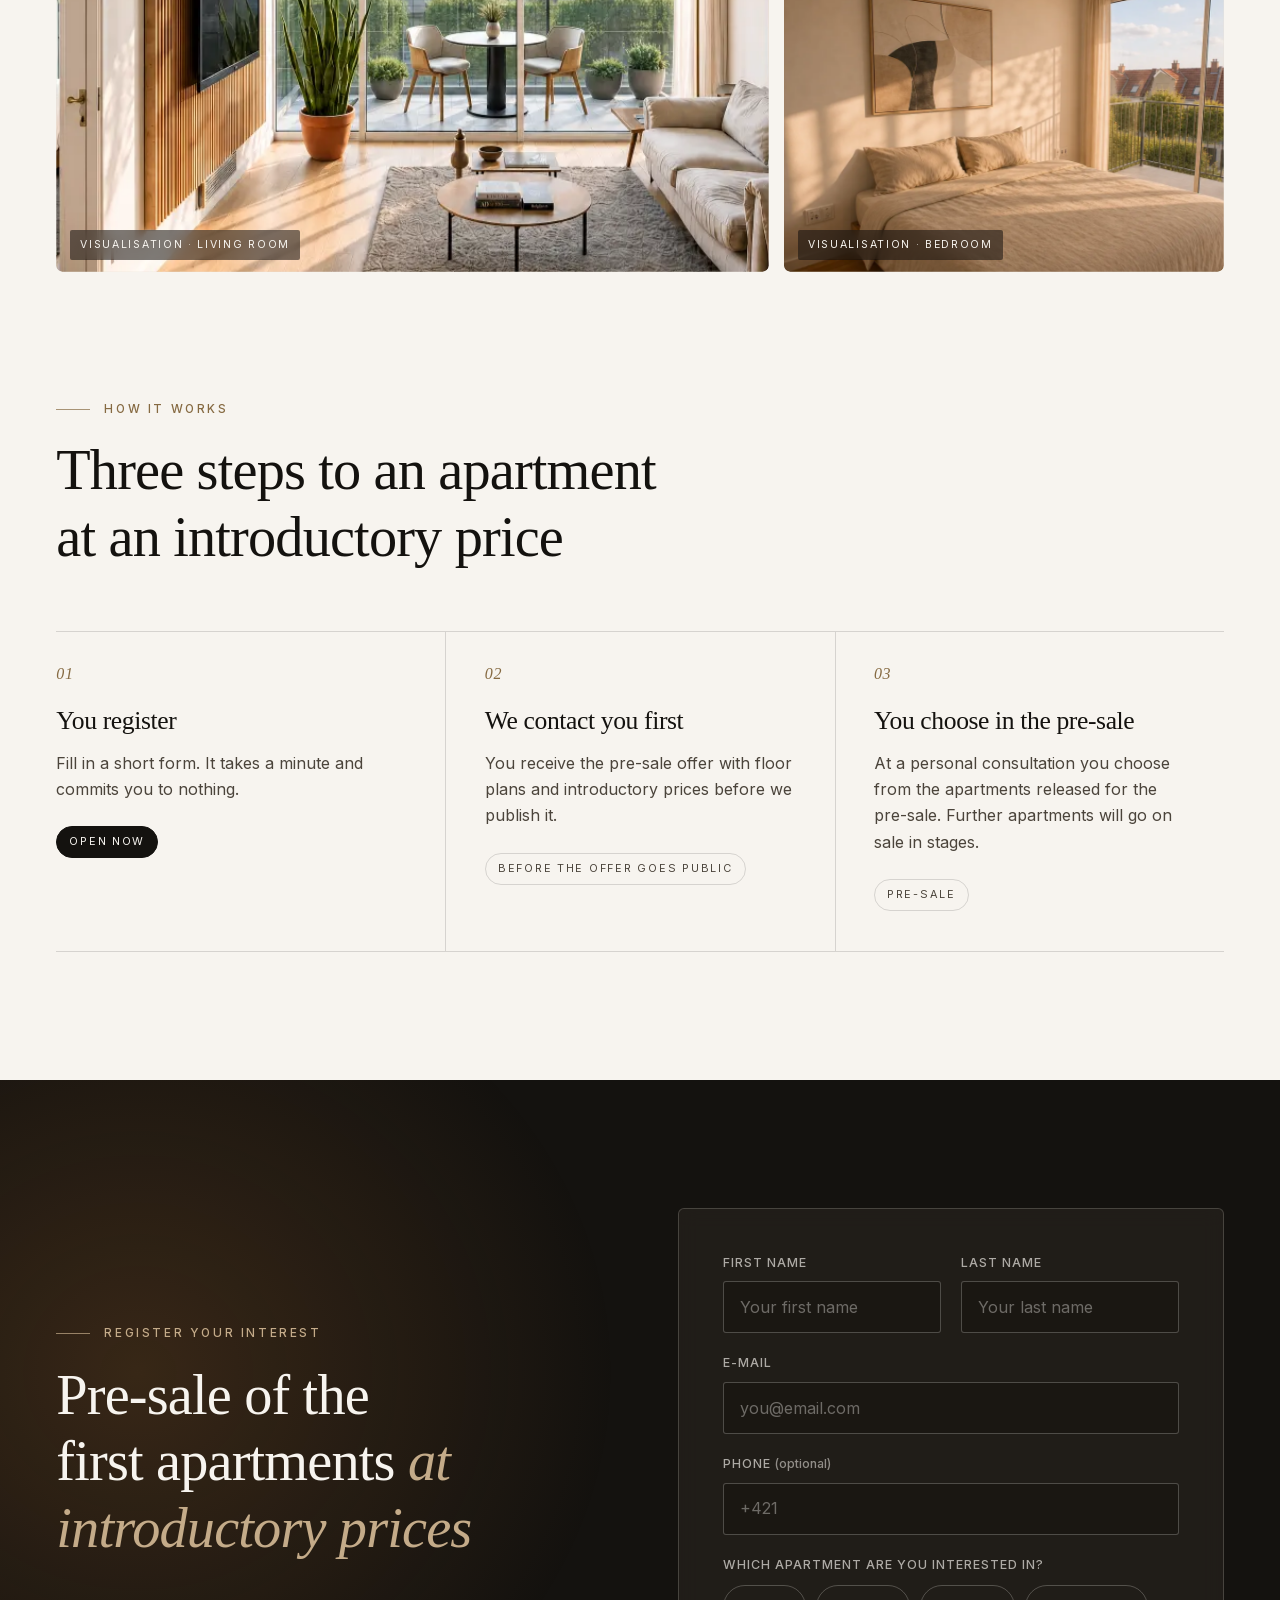
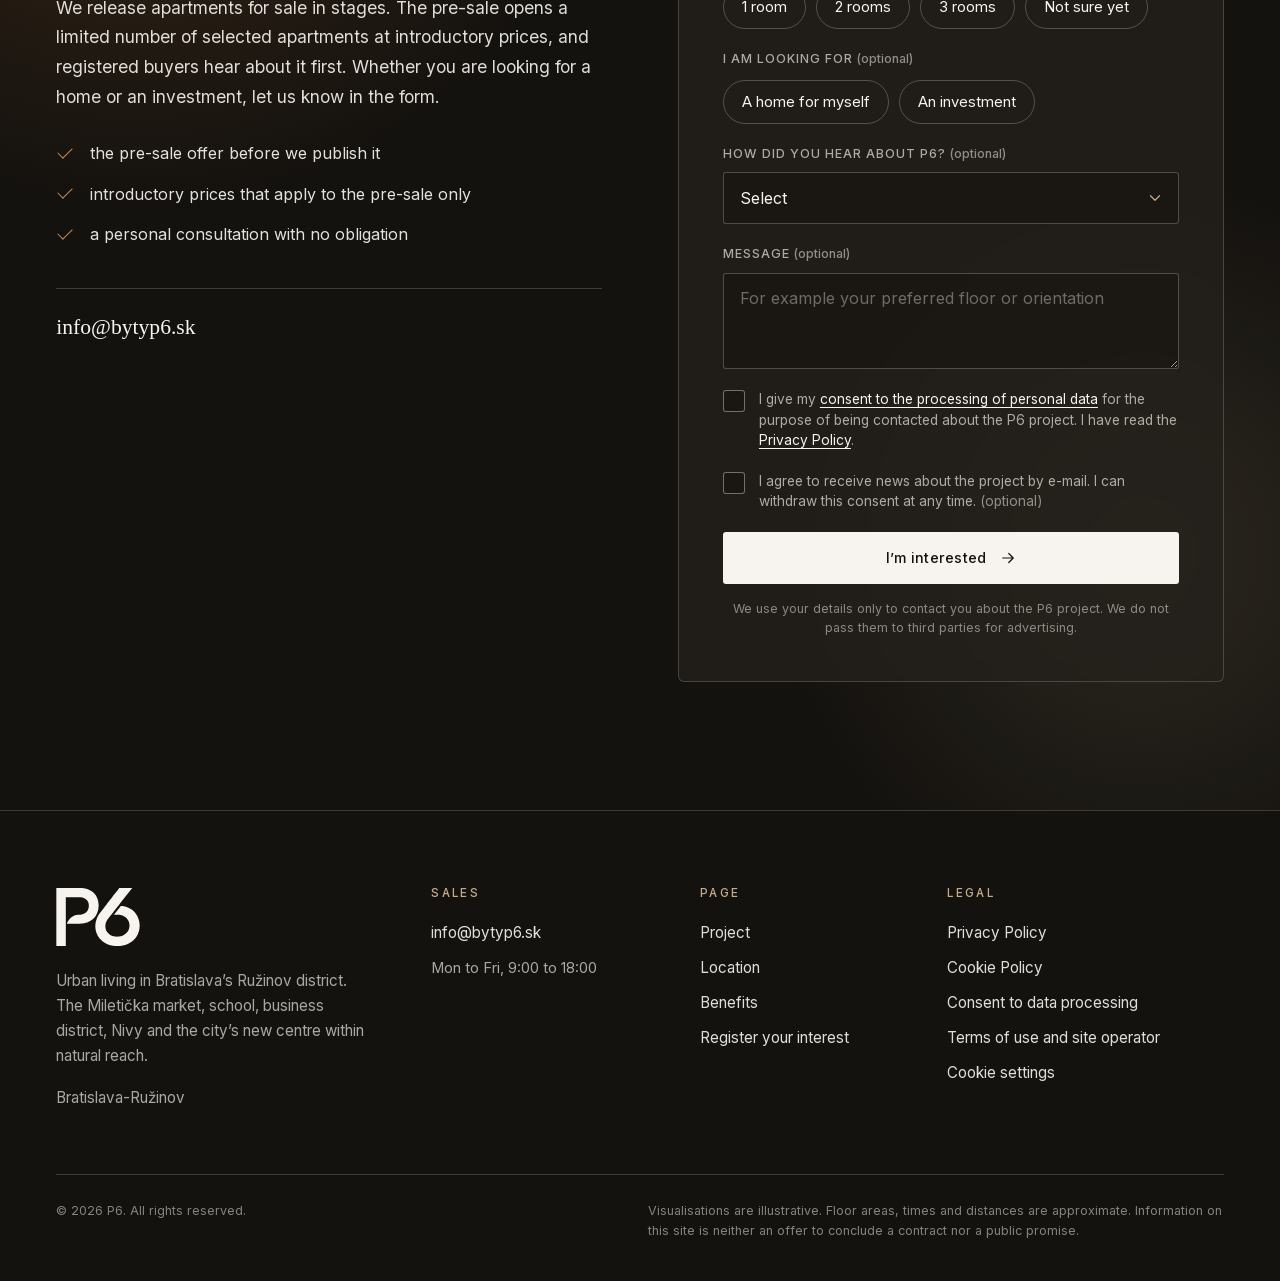
==== commit c5c08fde: "Fix WebGL hero artefacts (occlusion-correct parallax, crisp depth)" ====
--- a/index.html
+++ b/index.html
@@ -465,7 +465,7 @@
 <script src="assets/vendor/SplitText.min.js?v=3.15.0" defer></script>
 <script src="assets/vendor/DrawSVGPlugin.min.js?v=3.15.0" defer></script>
 <script src="assets/vendor/MotionPathPlugin.min.js?v=3.15.0" defer></script>
-<script src="assets/js/hero-gl.js?v=3" defer></script>
+<script src="assets/js/hero-gl.js?v=8" defer></script>
 <script src="assets/js/motion.js?v=4" defer></script>
 <script src="assets/js/teaser.js?v=18" defer></script>
 </body>
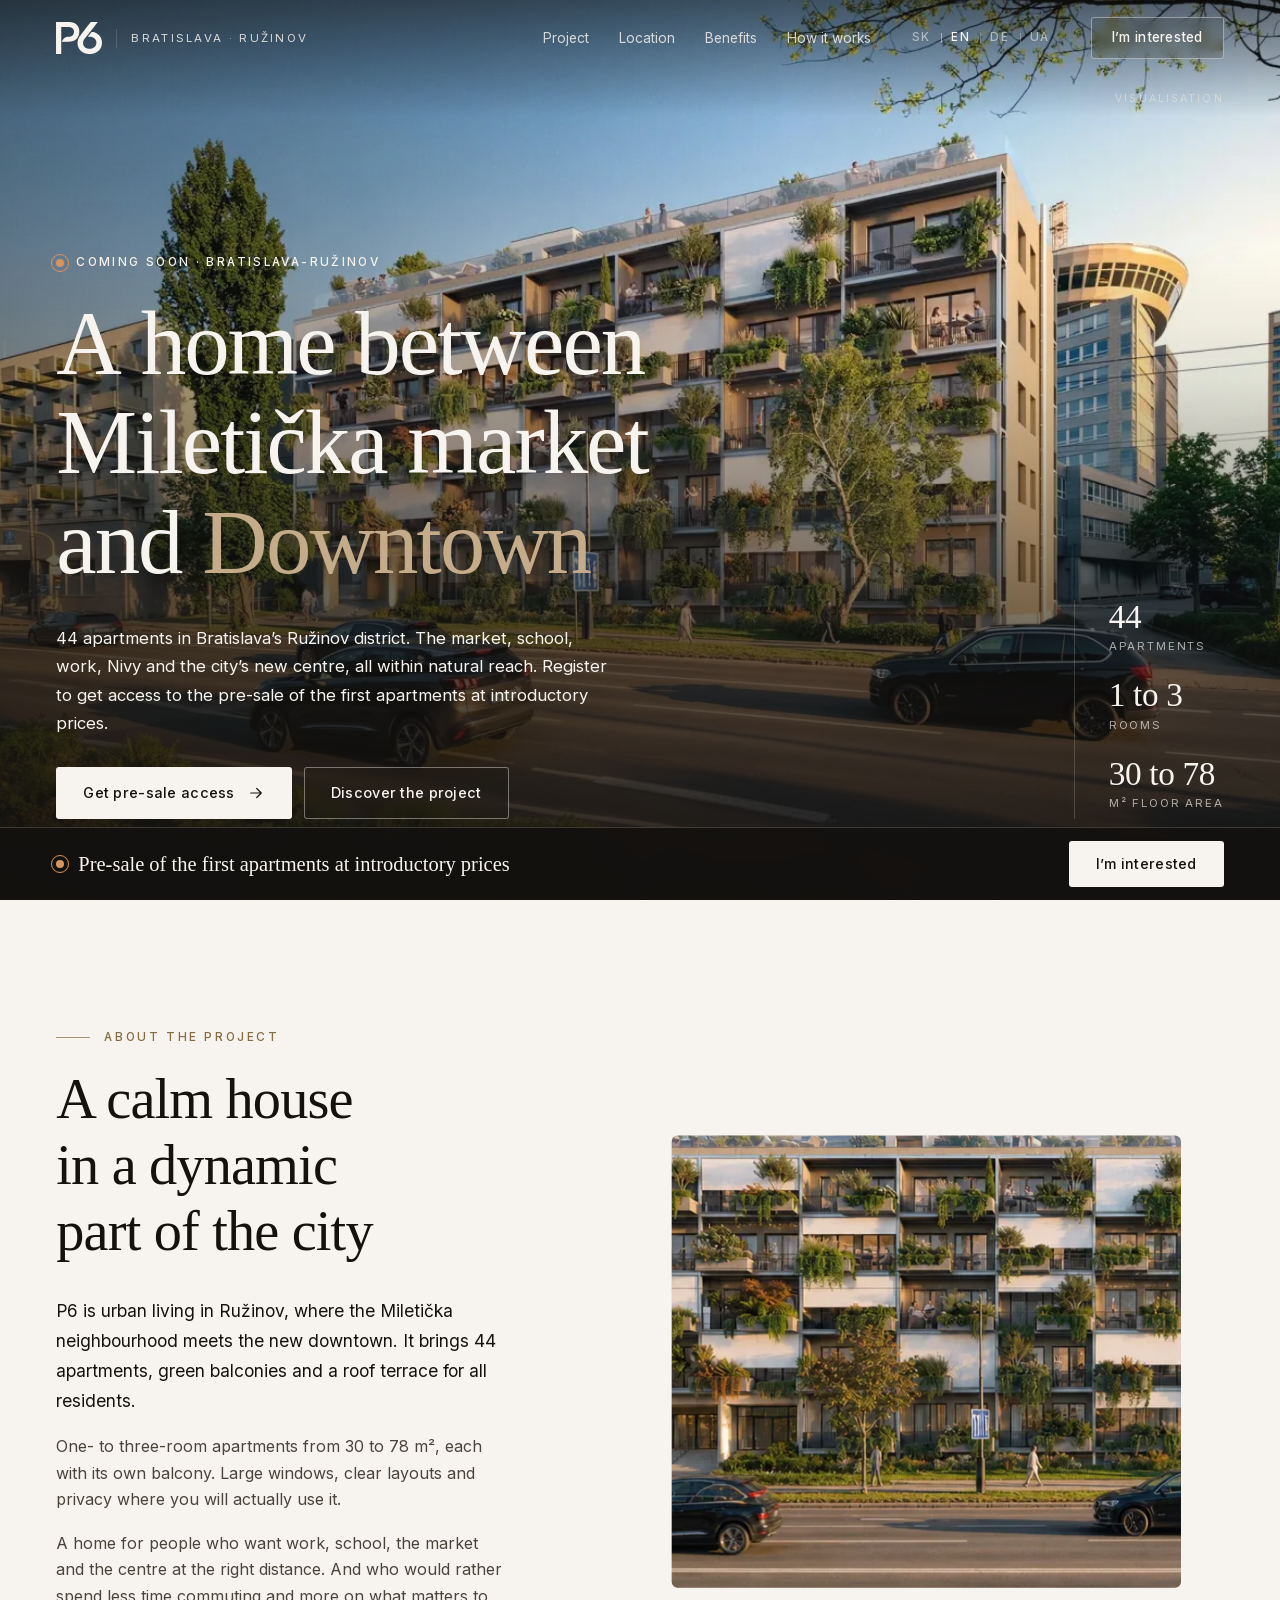
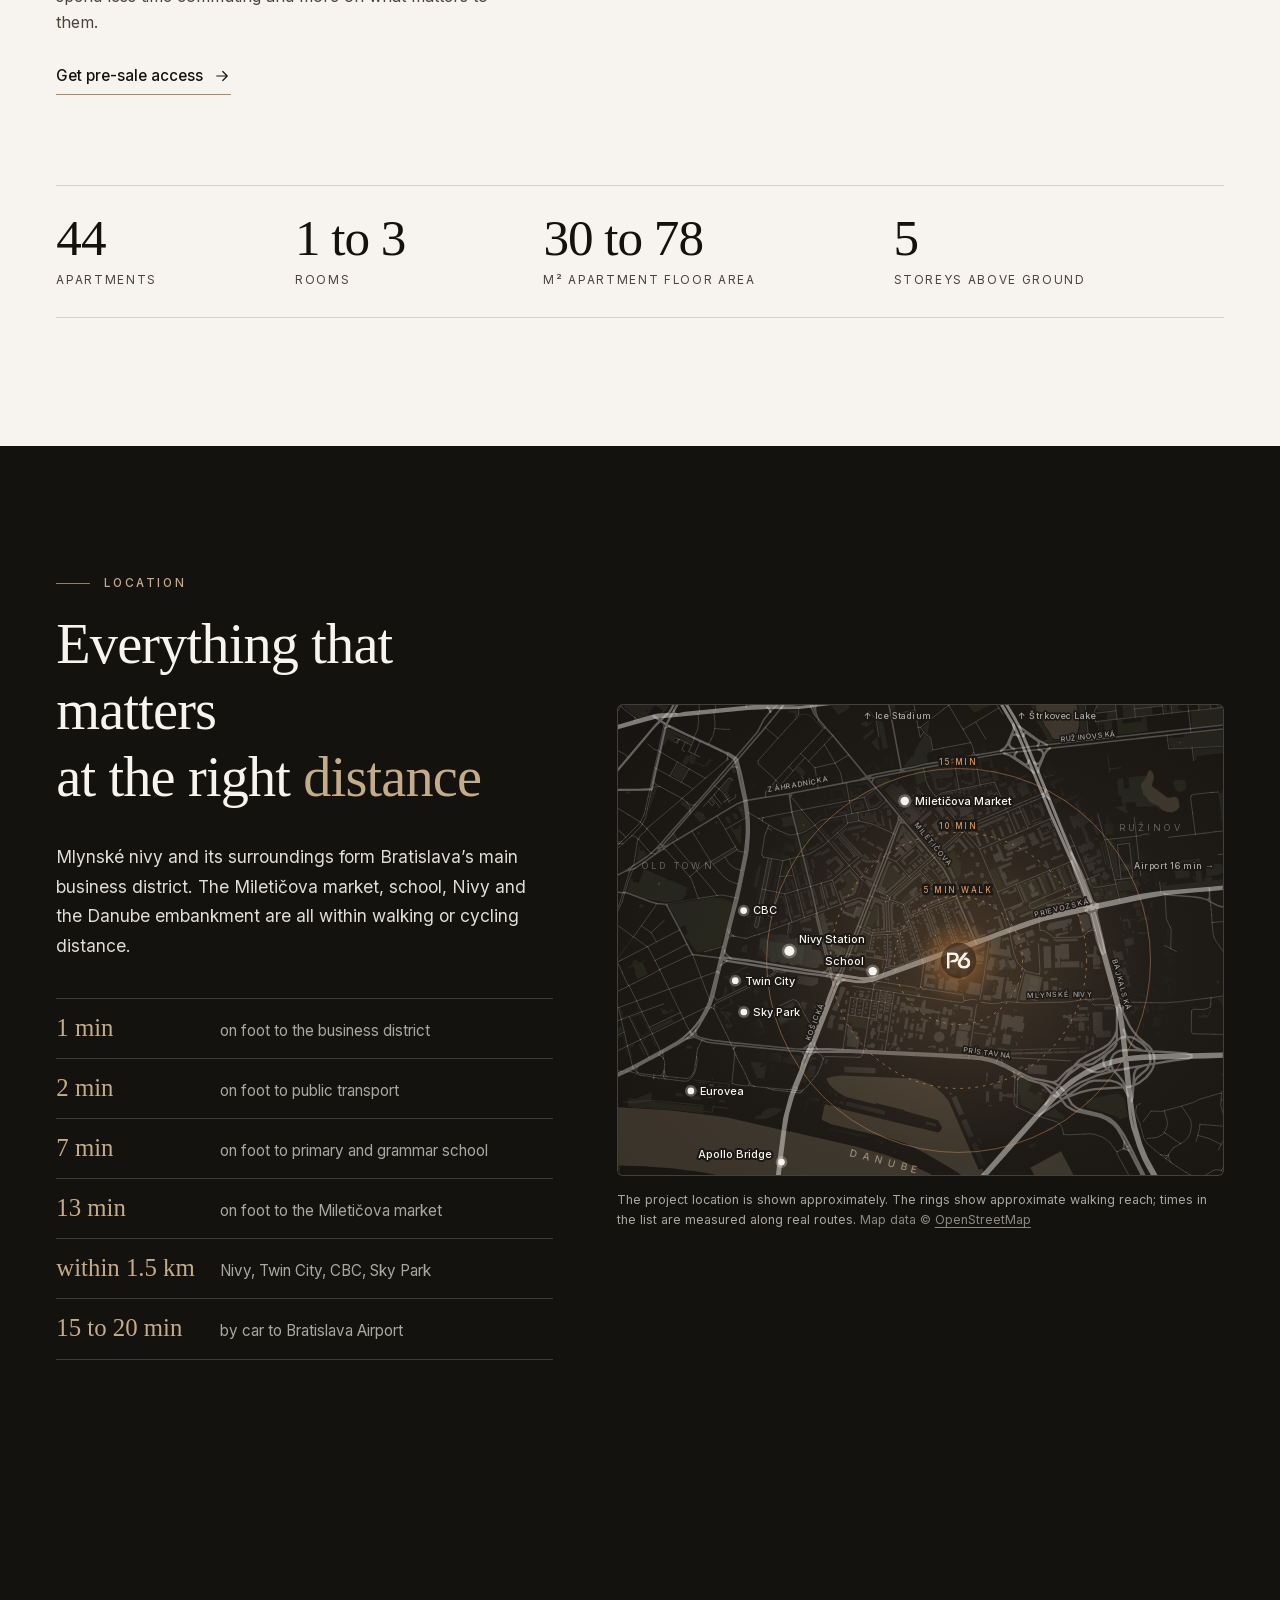
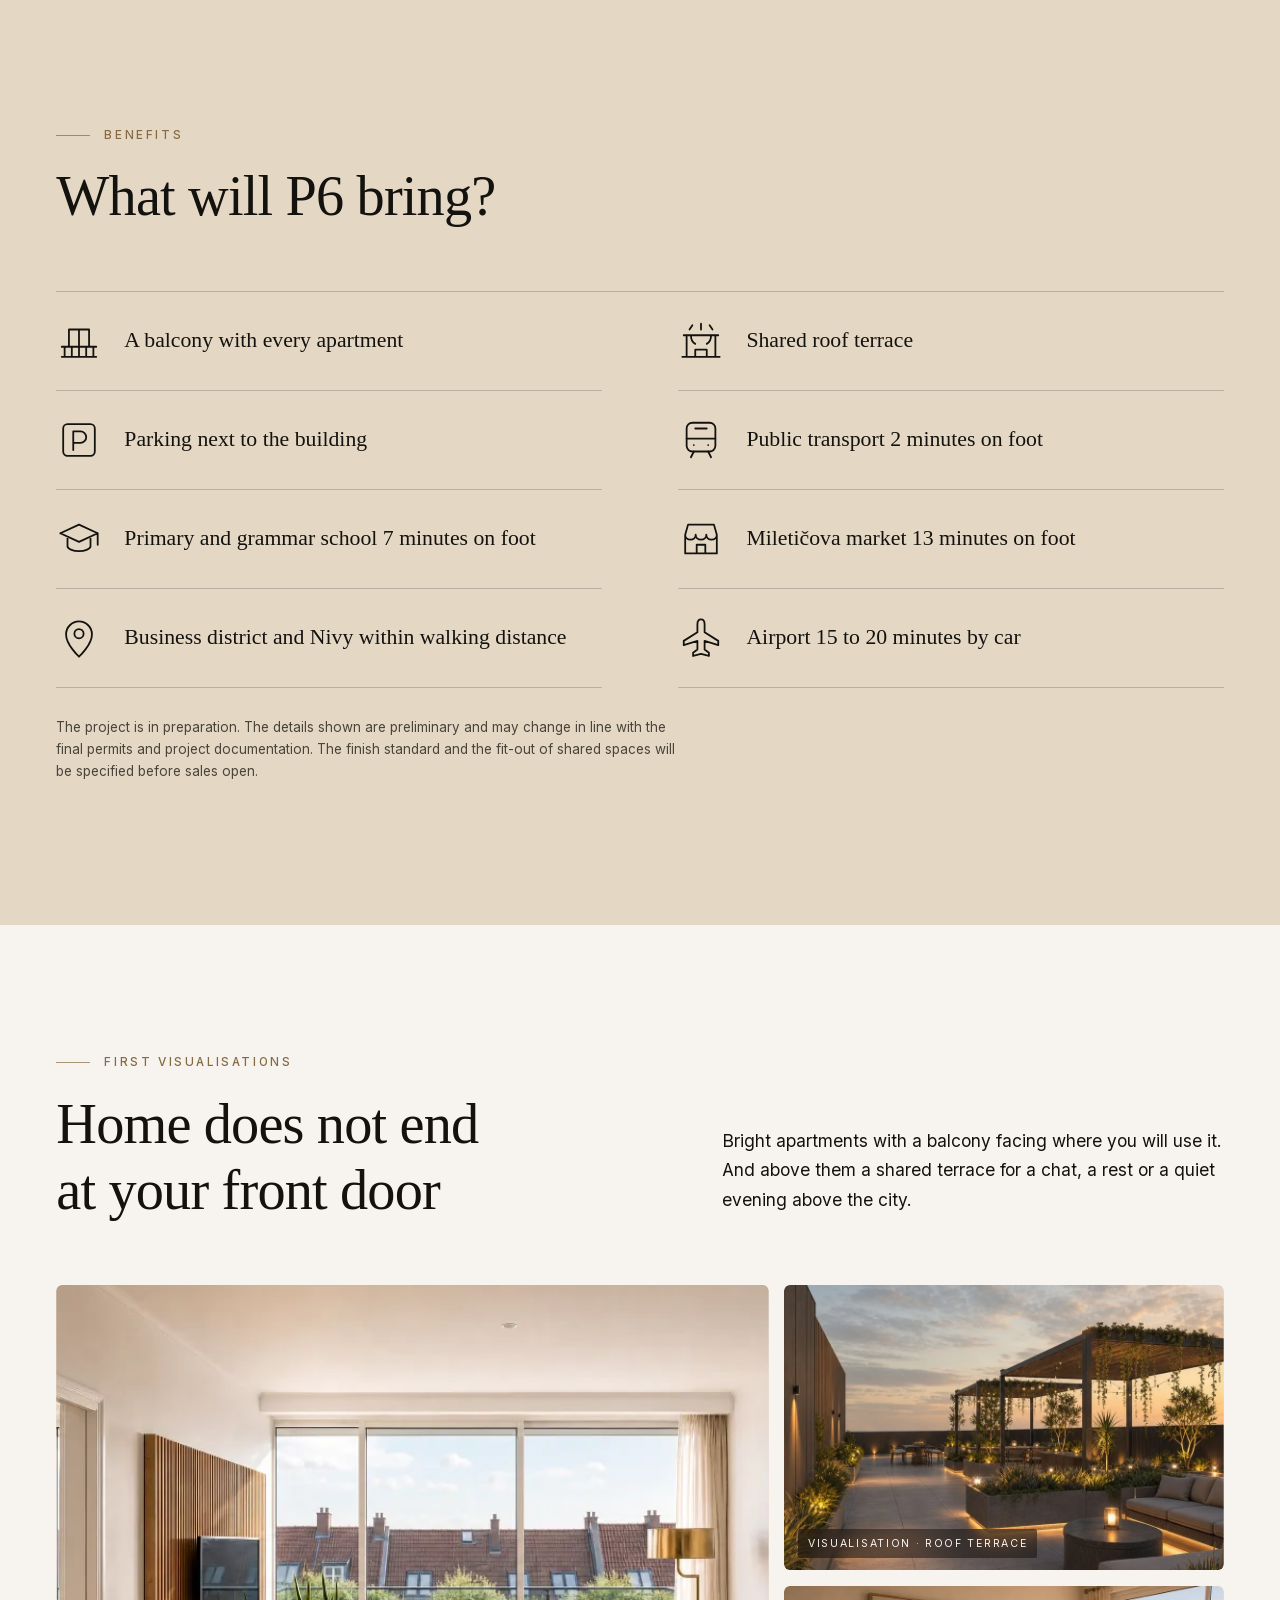
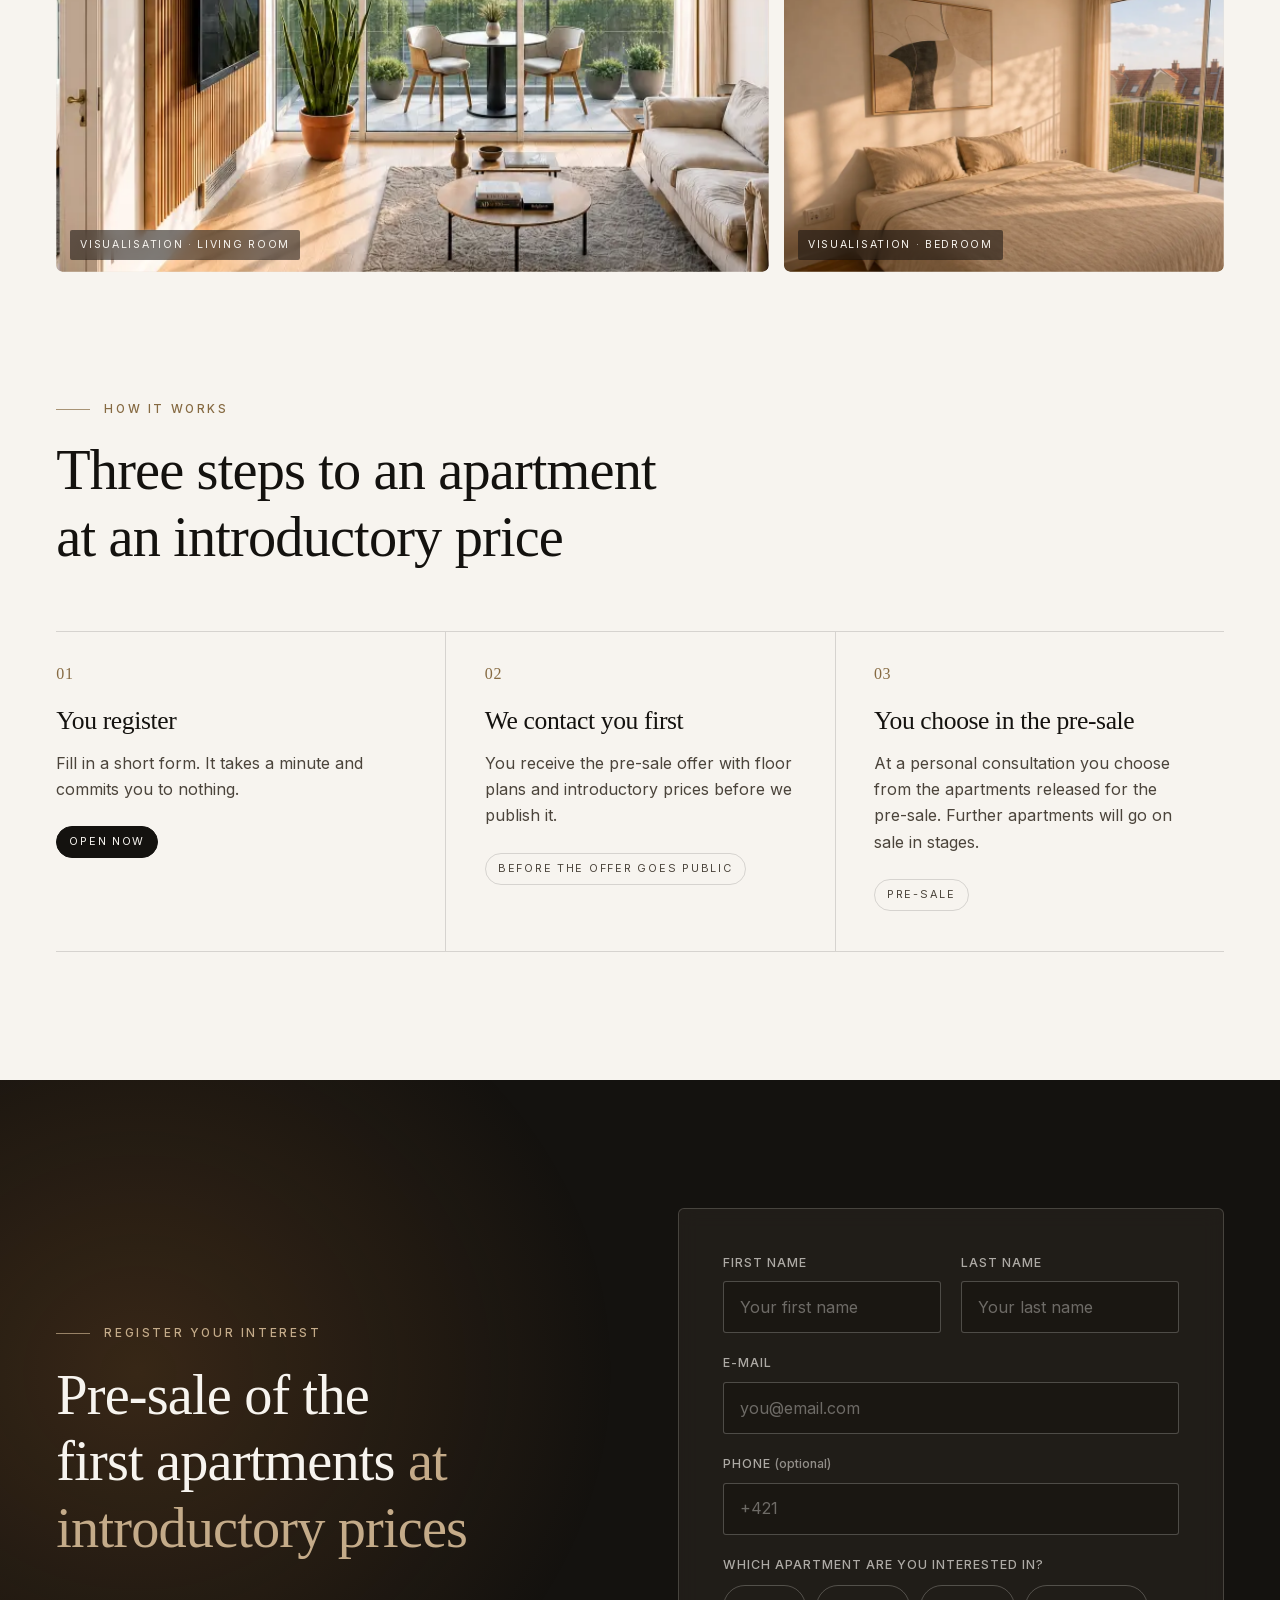
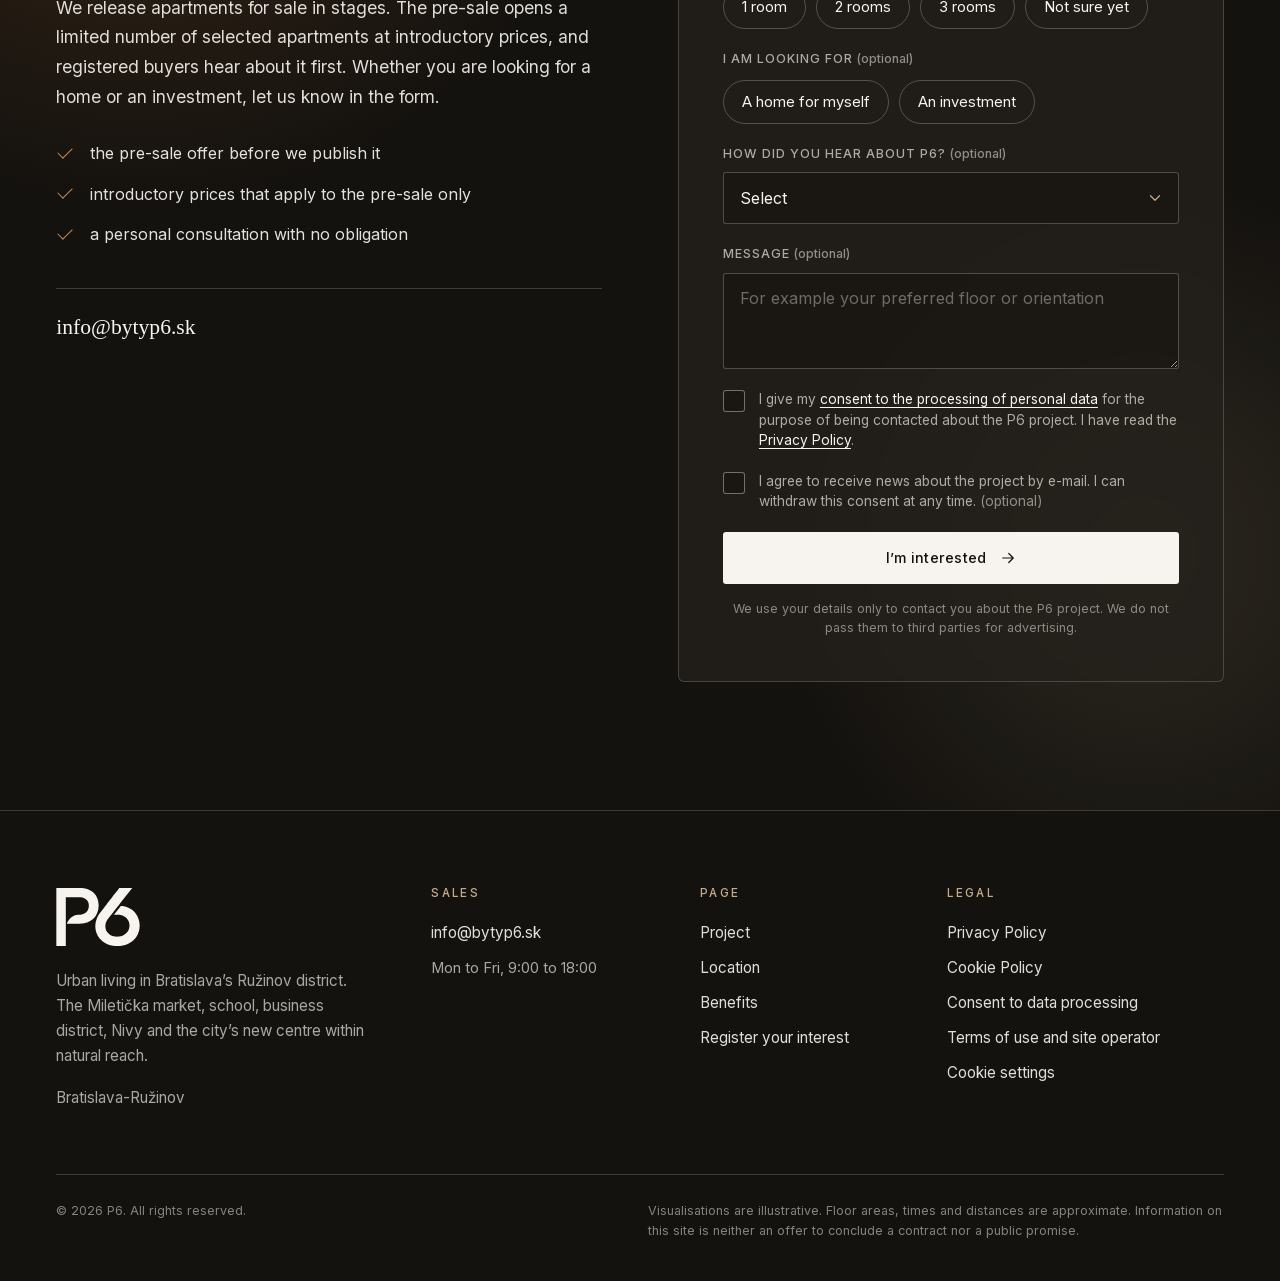
==== commit 2b02448c: "Logo intro back, headline ignition, no italics, map logo centred" ====
--- a/index.html
+++ b/index.html
@@ -36,8 +36,8 @@
 <link rel="preload" href="assets/fonts/inter-latin.woff2" as="font" type="font/woff2" crossorigin>
 <link rel="preload" as="image" href="assets/img/hero-1600.webp" imagesrcset="assets/img/hero-960.webp 960w, assets/img/hero-1600.webp 1600w, assets/img/hero-2200.webp 2200w" imagesizes="100vw" media="(min-aspect-ratio: 4/5)" fetchpriority="high">
 <link rel="preload" as="image" href="assets/img/hero-tall-1000.webp" media="(max-aspect-ratio: 4/5)" fetchpriority="high">
-<link rel="stylesheet" href="assets/css/teaser.css?v=15">
-<link rel="stylesheet" href="assets/css/motion.css?v=4">
+<link rel="stylesheet" href="assets/css/teaser.css?v=16">
+<link rel="stylesheet" href="assets/css/motion.css?v=5">
 <script type="application/ld+json">
 {"@context":"https://schema.org","@type":"ApartmentComplex","name":"P6",
 "address":{"@type":"PostalAddress","addressLocality":"Bratislava","addressRegion":"Ružinov","addressCountry":"SK"},
@@ -50,6 +50,12 @@
   <symbol id="p6" viewBox="100 100 678 472"><path d="M718 100H613L609 104L599 118L559 168L553 177L531 204L519 221L515 225L506 238L502 242L499 247L495 251L489 260L485 264L476 277L472 281L460 298L450 310L441 324L431 344V346L429 349L428 354L425 360V363L421 375V379L419 385V392L418 393V406L417 407L419 437L420 438V442L421 443V447L422 448L423 455L427 467L438 490L454 513L476 534L487 542L504 551L506 553H508L525 561L531 563H534L538 565H541L550 568H554L555 569L568 570L569 571H579L580 572H613L614 571H624L625 570L637 569L638 568H642L643 567L658 564L667 561L670 559H672L675 557H677L684 553L690 551L692 549L699 546L718 533L724 527H725L743 508L753 494L764 474V472L767 467L772 452V449L774 444V440L775 439V435L776 434L777 416L778 415V399L777 398V386L776 385V379L775 378L774 369L763 336L755 321L747 309L738 298L719 280L702 268L682 258H680L677 256L665 252H662L653 249L643 248L642 247H635L634 246H625L569 318H572L573 317H610L611 318H617L618 319H622L623 320L630 321L639 324L653 331L663 338L670 345H671L677 352L684 362L689 372L692 381V384L694 389V396L695 397V414L694 415V421L693 422V426L692 427V430L690 436L687 441L686 445L676 460L663 473L652 481L638 488L626 492L618 493L617 494H611L610 495H599L598 496L579 495L578 494L567 493L566 492H563L551 488L539 482L529 475L517 463L510 453L505 443L502 434V431L500 426V420L499 419V401L500 400V394L501 393L502 385L506 376V374L516 356L563 297L573 283L581 274L584 269L592 260L595 255L603 246L624 218L666 166L687 138L718 100Z"/><path d="M360 112L345 107L338 106L337 105H333L327 103H322L321 102H315L314 101H303L302 100H100V571H177V176L178 175H296L297 176H304L305 177L314 178L323 181L335 187L343 193L350 200L355 207L360 217L362 223V226L363 227V231L364 232V256L363 257V261L362 262L361 269L359 272L357 279L352 287L339 301L332 306L314 314H311L306 316H302L301 317H292L291 318H270L269 319H264L263 320H259L255 322H252L236 329L220 340L206 354L196 368L188 383L186 390H298L299 389H311L312 388L325 387L326 386H330L331 385L342 383L357 378L362 375H364L388 361L398 353L409 342L423 323L427 314L429 312V310L434 300L438 288V285L441 276L442 265L443 264V254L444 253V232L443 231L442 214L441 213V209L440 208V204L437 196V193L427 170L425 168L421 160L411 147L401 137L391 129L377 120L360 112Z"/></symbol>
   <symbol id="arrow" viewBox="0 0 24 24"><path d="M5 12h14M13 6l6 6-6 6" fill="none" stroke="currentColor" stroke-width="1.6" stroke-linecap="round" stroke-linejoin="round"/></symbol>
 </svg>
+
+<div class="intro" aria-hidden="true">
+  <svg class="intro__mark" viewBox="100 100 678 472"></svg>
+  <div class="intro__meta"><span>Bratislava · Ružinov</span><span class="intro__count">000</span></div>
+  <span class="intro__bar"></span>
+</div>
 
 <a class="skip-link" href="#main" data-i18n="skip">Preskočiť na obsah</a>
 
@@ -225,7 +231,7 @@
           <g class="map__p6" transform="translate(405.4 304.4)">
             <circle class="zone" r="50" fill="url(#p6zone)"/>
             <circle r="21" fill="#14120F" fill-opacity=".5"/>
-            <svg x="-17" y="-12" width="34" height="24" viewBox="100 100 678 472"><use href="#p6"/></svg>
+            <svg x="-14" y="-9.75" width="28" height="19.5" viewBox="0 0 678 472"><use href="#p6"/></svg>
           </g>
         </svg>
         <figcaption><span data-i18n="map.cap">Poloha projektu je vyznačená orientačne. Okruhy ukazujú približnú pešiu dostupnosť, časy v zozname sú merané po reálnych trasách.</span> <span class="map__credit"><span data-i18n="map.credit">Mapové podklady ©</span> <a href="https://www.openstreetmap.org/copyright" target="_blank" rel="noopener">OpenStreetMap</a></span></figcaption>
@@ -466,7 +472,7 @@
 <script src="assets/vendor/DrawSVGPlugin.min.js?v=3.15.0" defer></script>
 <script src="assets/vendor/MotionPathPlugin.min.js?v=3.15.0" defer></script>
 <script src="assets/js/hero-gl.js?v=8" defer></script>
-<script src="assets/js/motion.js?v=4" defer></script>
+<script src="assets/js/motion.js?v=5" defer></script>
 <script src="assets/js/teaser.js?v=18" defer></script>
 </body>
 </html>
--- a/assets/css/teaser.css
+++ b/assets/css/teaser.css
@@ -102,7 +102,7 @@
 h1, h2, h3, h4 { font-family: var(--f-display); font-weight: 300; line-height: 1.06; letter-spacing: -.015em; margin: 0; text-wrap: balance; }
 h2 { font-size: clamp(2.1rem, 4.4vw, 3.8rem); }
 h3 { font-size: clamp(1.35rem, 2vw, 1.7rem); line-height: 1.15; }
-h2 em, h1 em { font-style: italic; color: var(--sand-ink); }
+h2 em, h1 em { font-style: normal; color: var(--sand-ink); }
 .section--ink h2 em, .hero h1 em { color: var(--sand-2); }
 p { margin: 0 0 1.1em; max-width: 64ch; }
 ul, ol { margin: 0; padding: 0; list-style: none; }
@@ -327,7 +327,7 @@
 /* --- postup ---------------------------------------------------------------------------- */
 .steps { display: grid; gap: 0; counter-reset: s; border-top: 1px solid var(--line); }
 .steps li { position: relative; padding: 30px 0 34px; border-bottom: 1px solid var(--line); display: grid; gap: 10px; align-content: start; }
-.steps__n { font: 300 1rem/1 var(--f-display); font-style: italic; color: var(--sand-ink); letter-spacing: .04em; margin-bottom: 14px; }
+.steps__n { font: 300 1rem/1 var(--f-display); font-style: normal; color: var(--sand-ink); letter-spacing: .04em; margin-bottom: 14px; }
 .steps h3 { margin-bottom: 4px; }
 .steps p { color: var(--text-muted); margin: 0; max-width: 40ch; }
 .steps__tag { justify-self: start; margin-top: 14px; padding: 6px 12px; font-size: .68rem; letter-spacing: .16em; text-transform: uppercase; border: 1px solid var(--line); border-radius: 100px; color: var(--text-muted); }
--- a/assets/css/motion.css
+++ b/assets/css/motion.css
@@ -7,6 +7,24 @@
 /* --- scrolling stays native (full refresh rate); motion.js smooths in-page links ---- */
 html.motion { scroll-behavior: auto; }
 html.m-lock { overflow: hidden; }
+
+/* --- intro (first visit of the session) --------------------------------------- */
+div.intro { display: none; }
+.motion.intro div.intro {
+  display: grid; place-items: center; position: fixed; inset: 0; z-index: 100;
+  background: var(--ink); color: var(--text-inv);
+  animation: intro-failsafe .01s 5.5s forwards;
+}
+@keyframes intro-failsafe { to { visibility: hidden; opacity: 0; } }
+.intro__mark { width: clamp(96px, 13vw, 168px); height: auto; overflow: visible; }
+.intro__mark path { fill: var(--paper); fill-opacity: 0; stroke: var(--sand-2); stroke-width: 2.4; }
+.intro__meta {
+  position: absolute; left: var(--gut); right: var(--gut); bottom: clamp(26px, 6vh, 56px);
+  display: flex; justify-content: space-between; align-items: baseline;
+  font: 500 .7rem/1 var(--f-ui); letter-spacing: .24em; text-transform: uppercase; color: var(--text-inv-muted);
+}
+.intro__count { font: 300 clamp(1.4rem, 2.4vw, 2rem)/1 var(--f-display); letter-spacing: .02em; color: var(--text-inv); font-variant-numeric: tabular-nums; }
+.intro__bar { position: absolute; left: 0; right: 0; bottom: 0; height: 2px; background: var(--copper-2); transform: scaleX(0); transform-origin: left; }
 
 /* --- hero ------------------------------------------------------------------- */
 /* the picture is drawn by WebGL (hero-gl.js); the <img> shows only when WebGL is not available */
@@ -98,7 +116,6 @@
 .m-cursor { position: fixed; left: 0; top: 0; z-index: 95; width: 0; height: 0; pointer-events: none; opacity: 0; transition: opacity .3s; mix-blend-mode: difference; }
 .m-cursor.is-on { opacity: 1; }
 .m-cursor span { position: absolute; left: -17px; top: -17px; width: 34px; height: 34px; border-radius: 50%; border: 1px solid #fff; transition: transform .45s var(--ease), background .3s, border-color .3s; }
-.m-cursor.is-link span { transform: scale(1.65); background: #fff; border-color: transparent; }
-.m-cursor.is-link { opacity: .9; }
+.m-cursor.is-link { opacity: 0; } /* buttons and links keep the native pointer, no blob over the label */
 .m-cursor.is-media span { transform: scale(2.4); }
 .m-cursor.is-field { opacity: 0; }
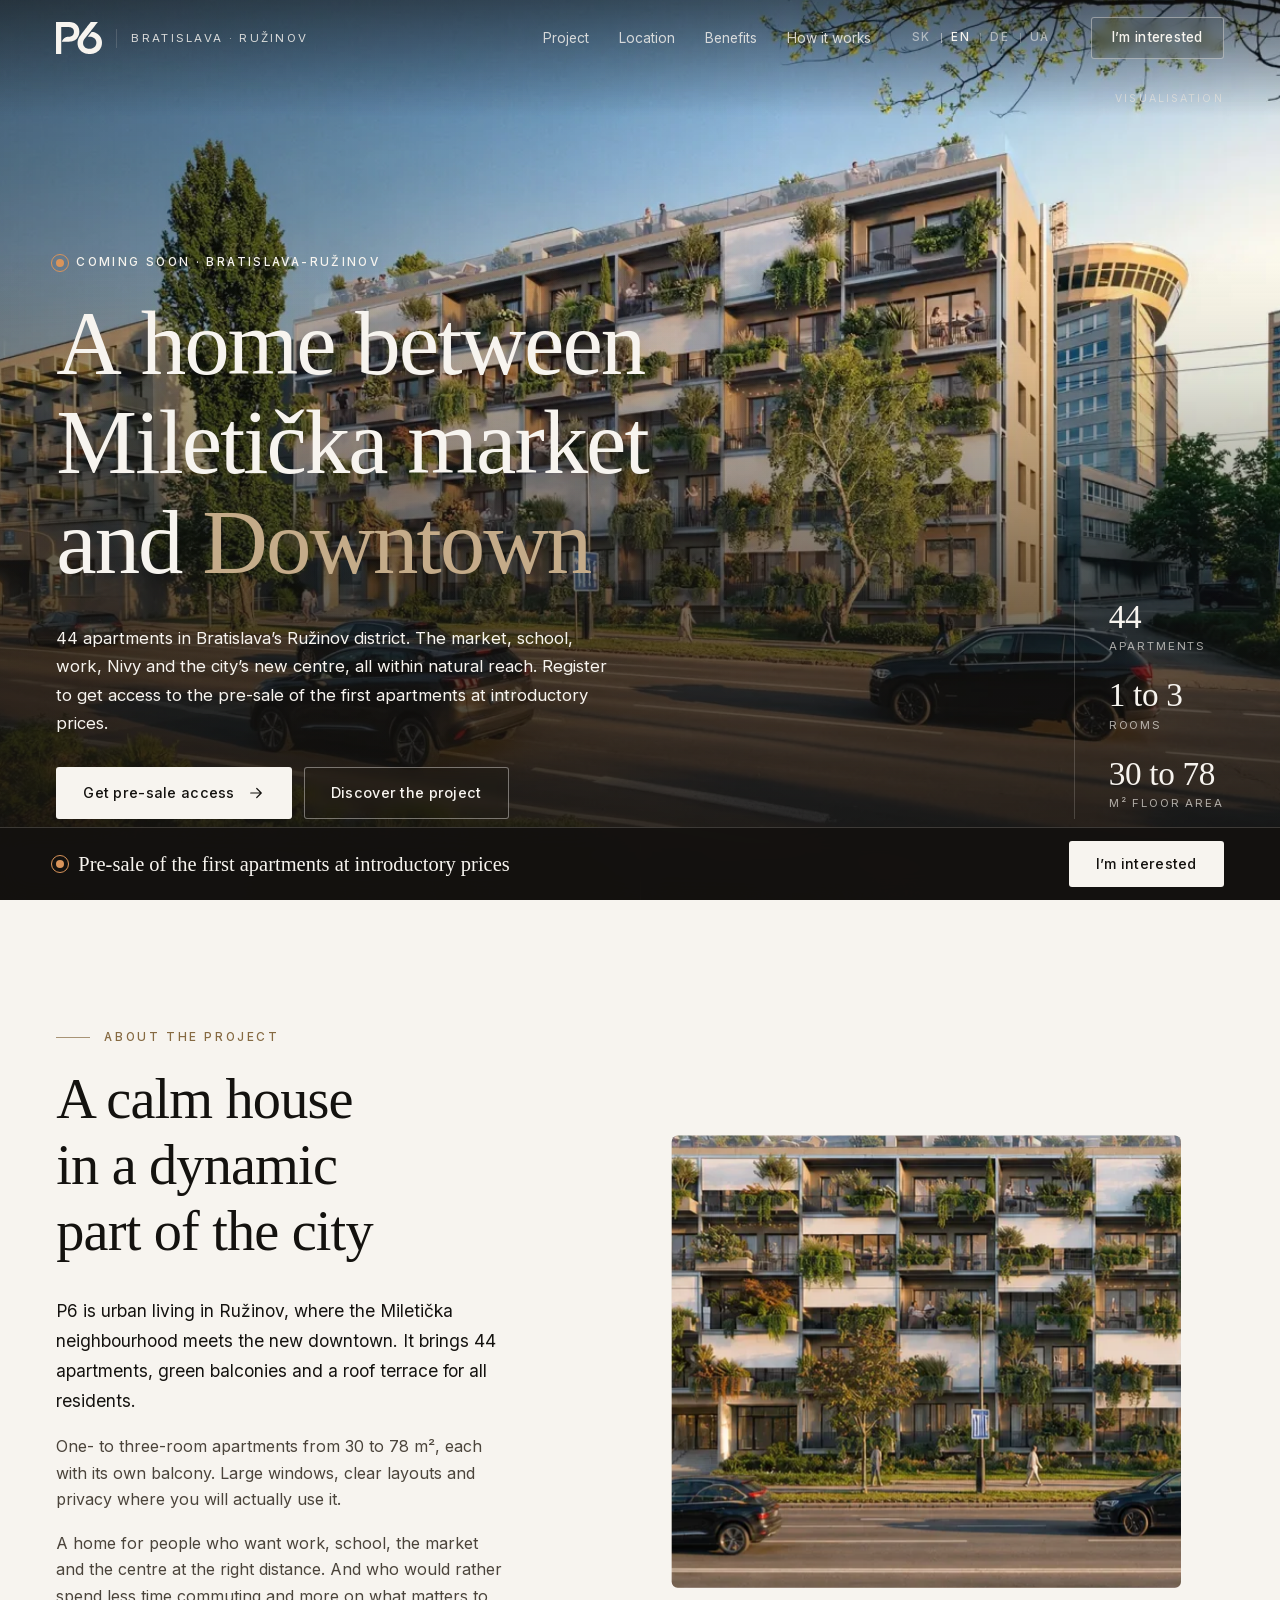
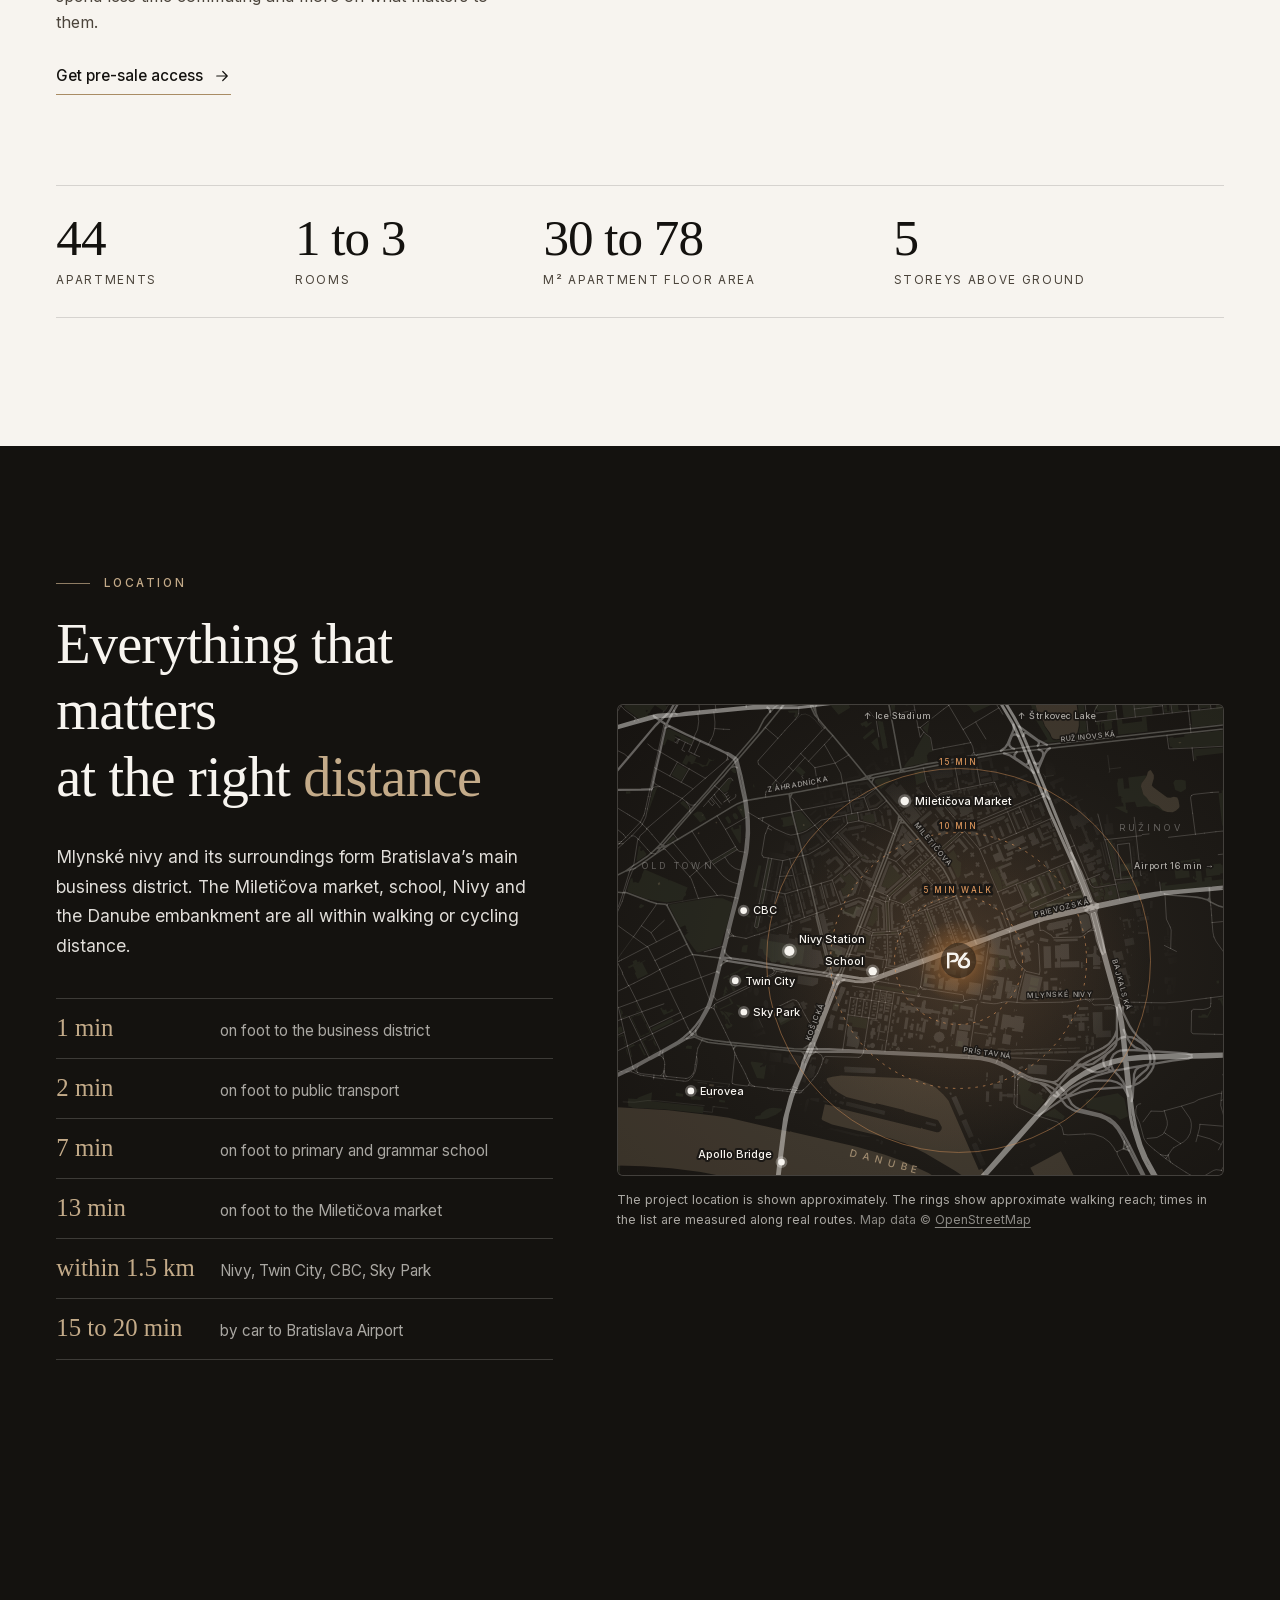
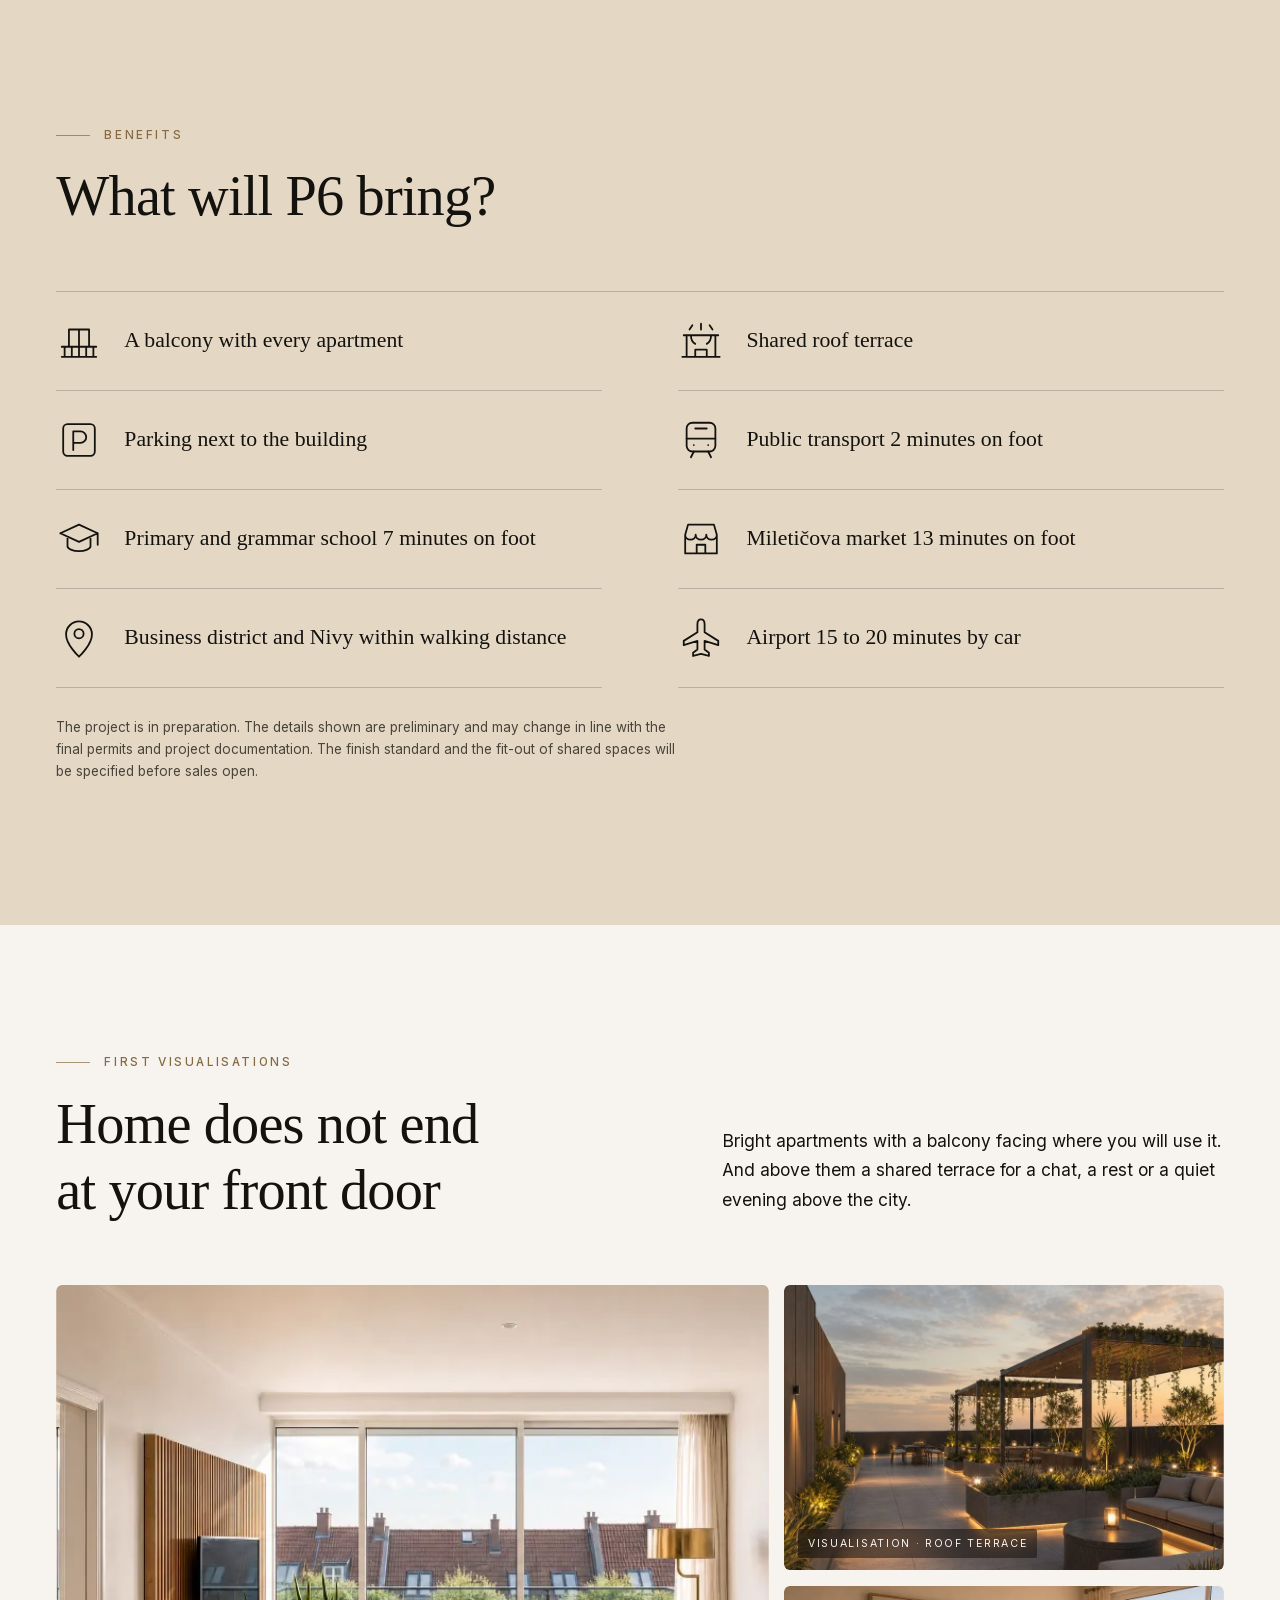
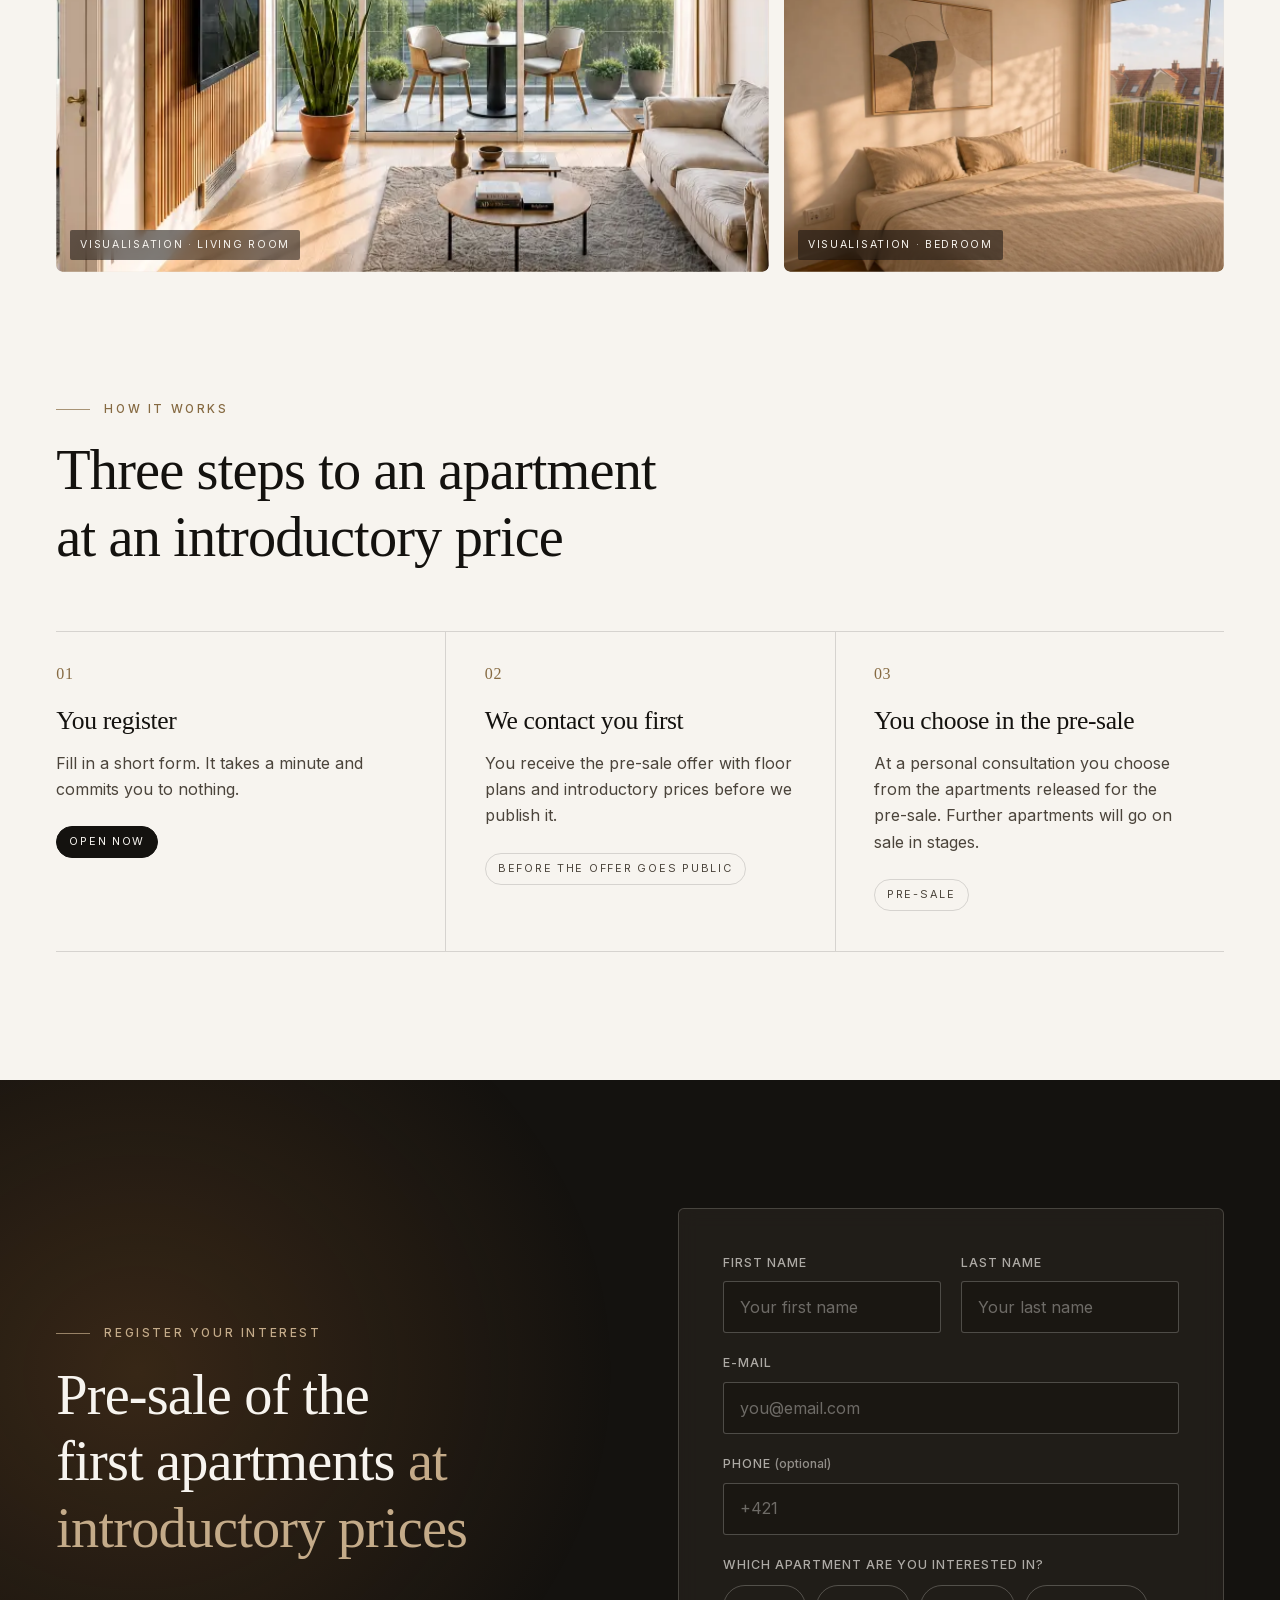
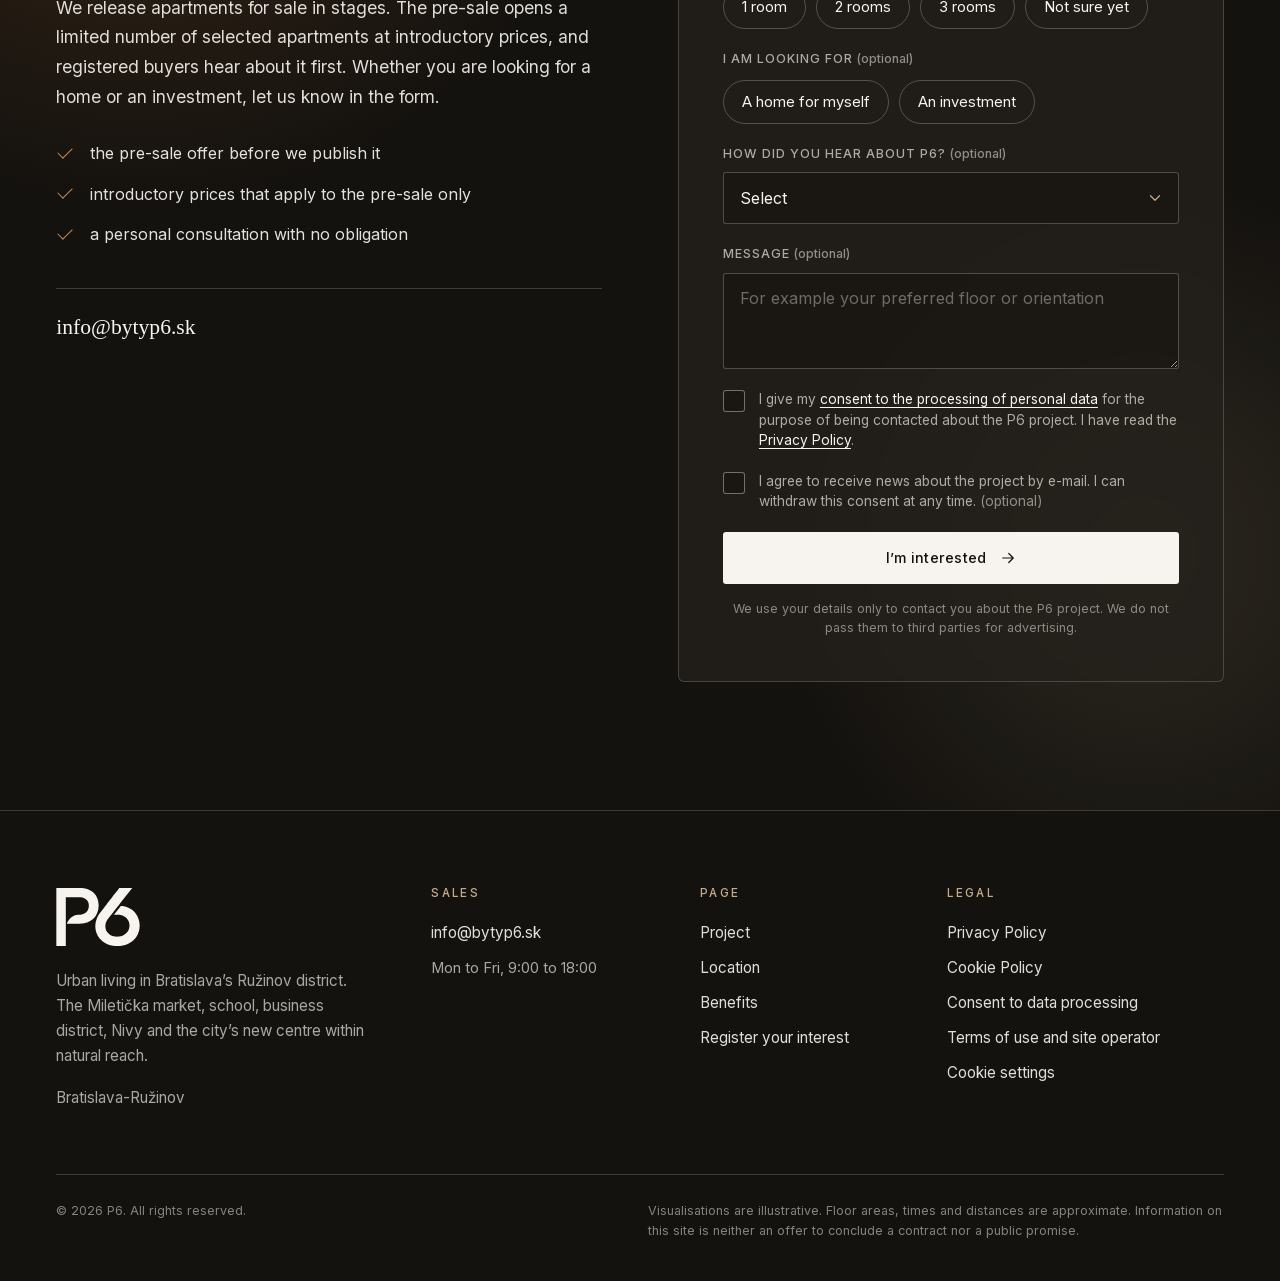
==== commit ae20199e: "Smooth headline hover (stroke, no layout), no forced style reads" ====
--- a/index.html
+++ b/index.html
@@ -37,7 +37,7 @@
 <link rel="preload" as="image" href="assets/img/hero-1600.webp" imagesrcset="assets/img/hero-960.webp 960w, assets/img/hero-1600.webp 1600w, assets/img/hero-2200.webp 2200w" imagesizes="100vw" media="(min-aspect-ratio: 4/5)" fetchpriority="high">
 <link rel="preload" as="image" href="assets/img/hero-tall-1000.webp" media="(max-aspect-ratio: 4/5)" fetchpriority="high">
 <link rel="stylesheet" href="assets/css/teaser.css?v=16">
-<link rel="stylesheet" href="assets/css/motion.css?v=5">
+<link rel="stylesheet" href="assets/css/motion.css?v=6">
 <script type="application/ld+json">
 {"@context":"https://schema.org","@type":"ApartmentComplex","name":"P6",
 "address":{"@type":"PostalAddress","addressLocality":"Bratislava","addressRegion":"Ružinov","addressCountry":"SK"},
@@ -472,7 +472,7 @@
 <script src="assets/vendor/DrawSVGPlugin.min.js?v=3.15.0" defer></script>
 <script src="assets/vendor/MotionPathPlugin.min.js?v=3.15.0" defer></script>
 <script src="assets/js/hero-gl.js?v=8" defer></script>
-<script src="assets/js/motion.js?v=5" defer></script>
+<script src="assets/js/motion.js?v=9" defer></script>
 <script src="assets/js/teaser.js?v=18" defer></script>
 </body>
 </html>
--- a/assets/css/motion.css
+++ b/assets/css/motion.css
@@ -119,3 +119,6 @@
 .m-cursor.is-link { opacity: 0; } /* buttons and links keep the native pointer, no blob over the label */
 .m-cursor.is-media span { transform: scale(2.4); }
 .m-cursor.is-field { opacity: 0; }
+
+/* off-screen sections stop their looping animations (motion.js toggles .m-paused) */
+.m-paused, .m-paused * { animation-play-state: paused !important; }
